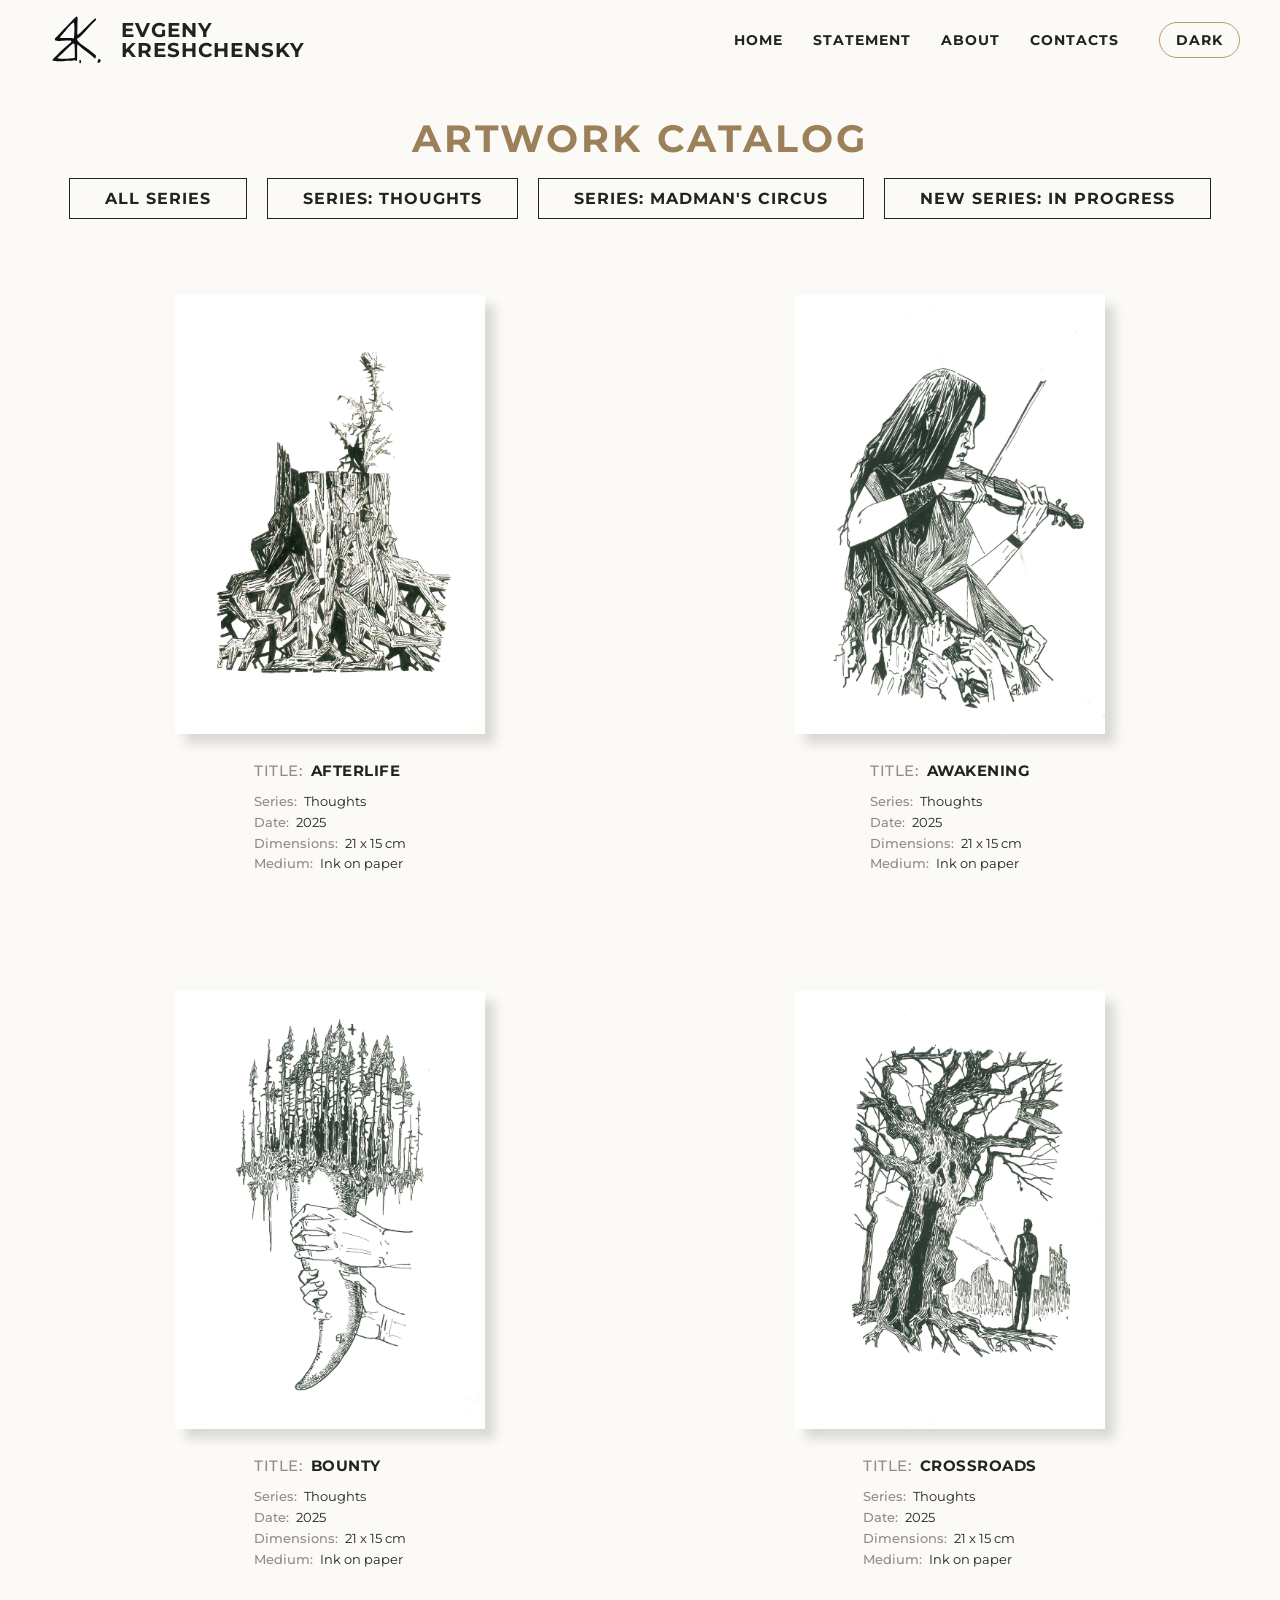
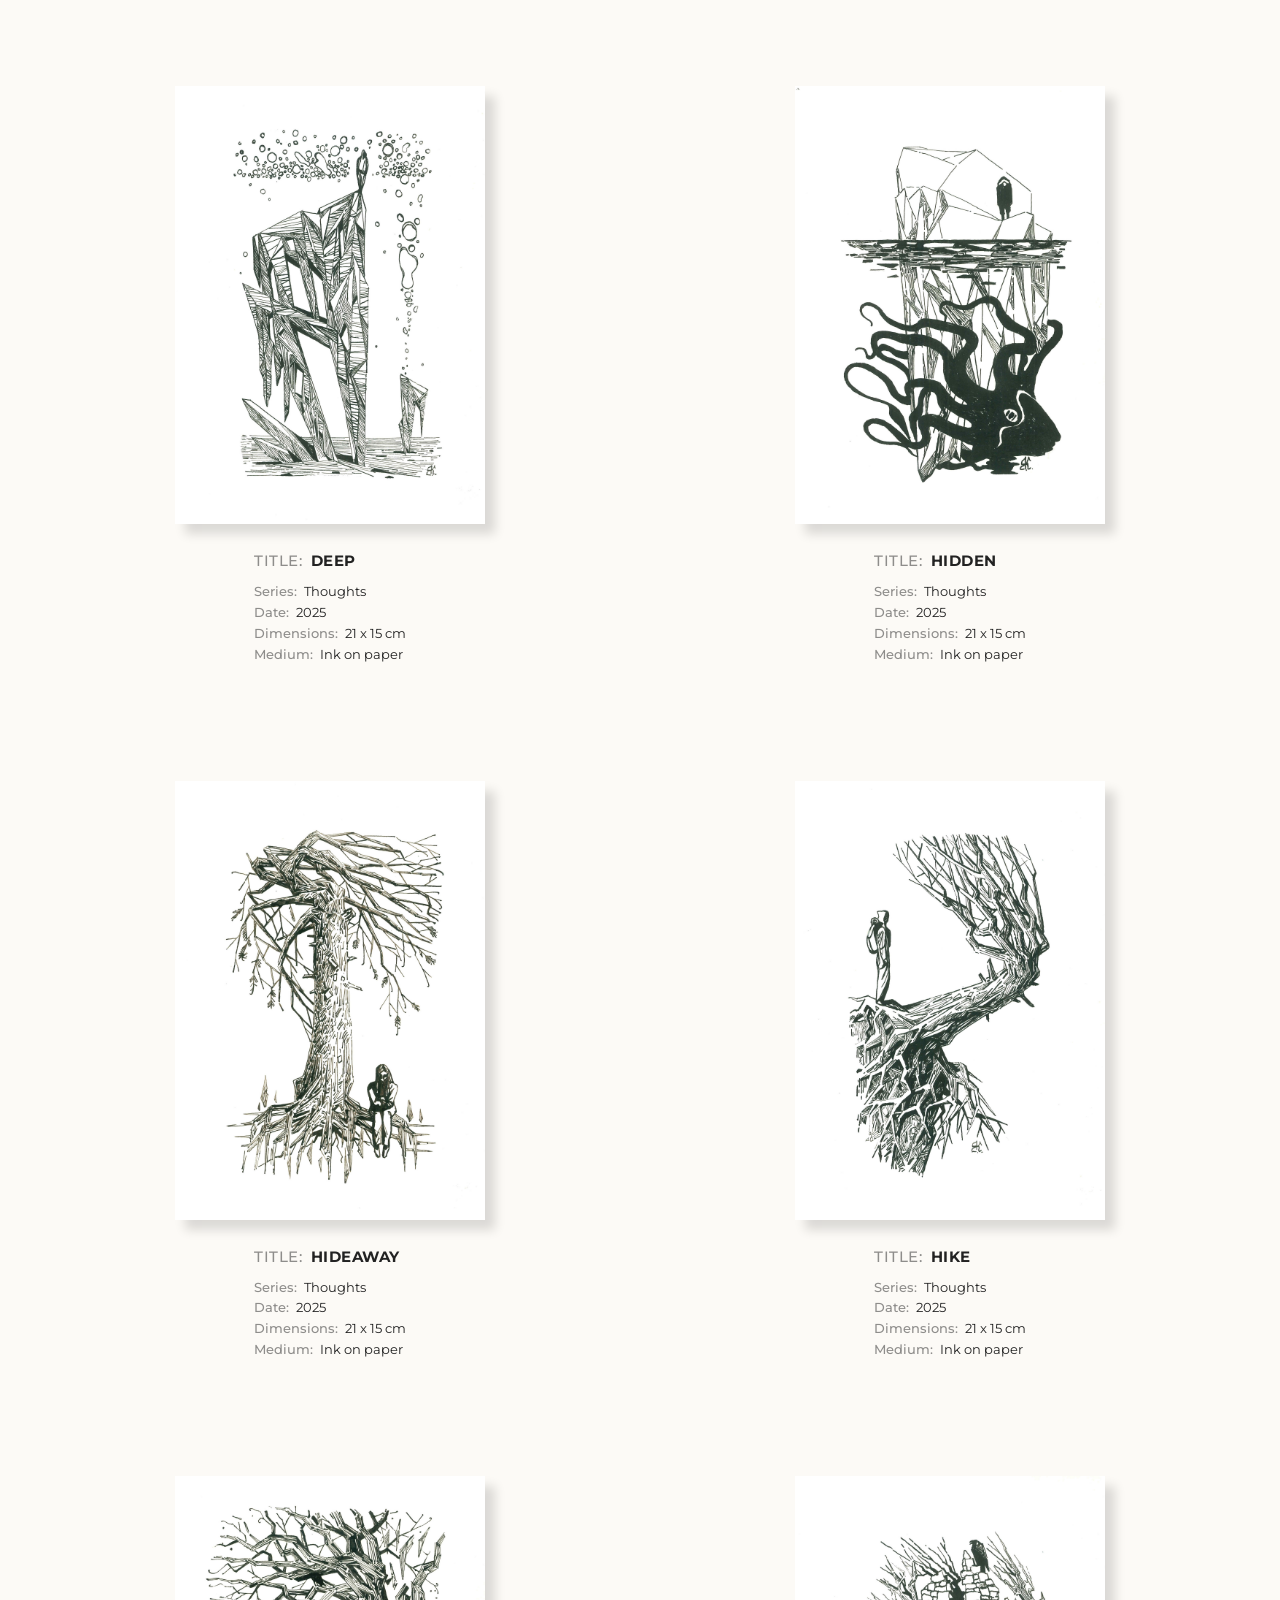
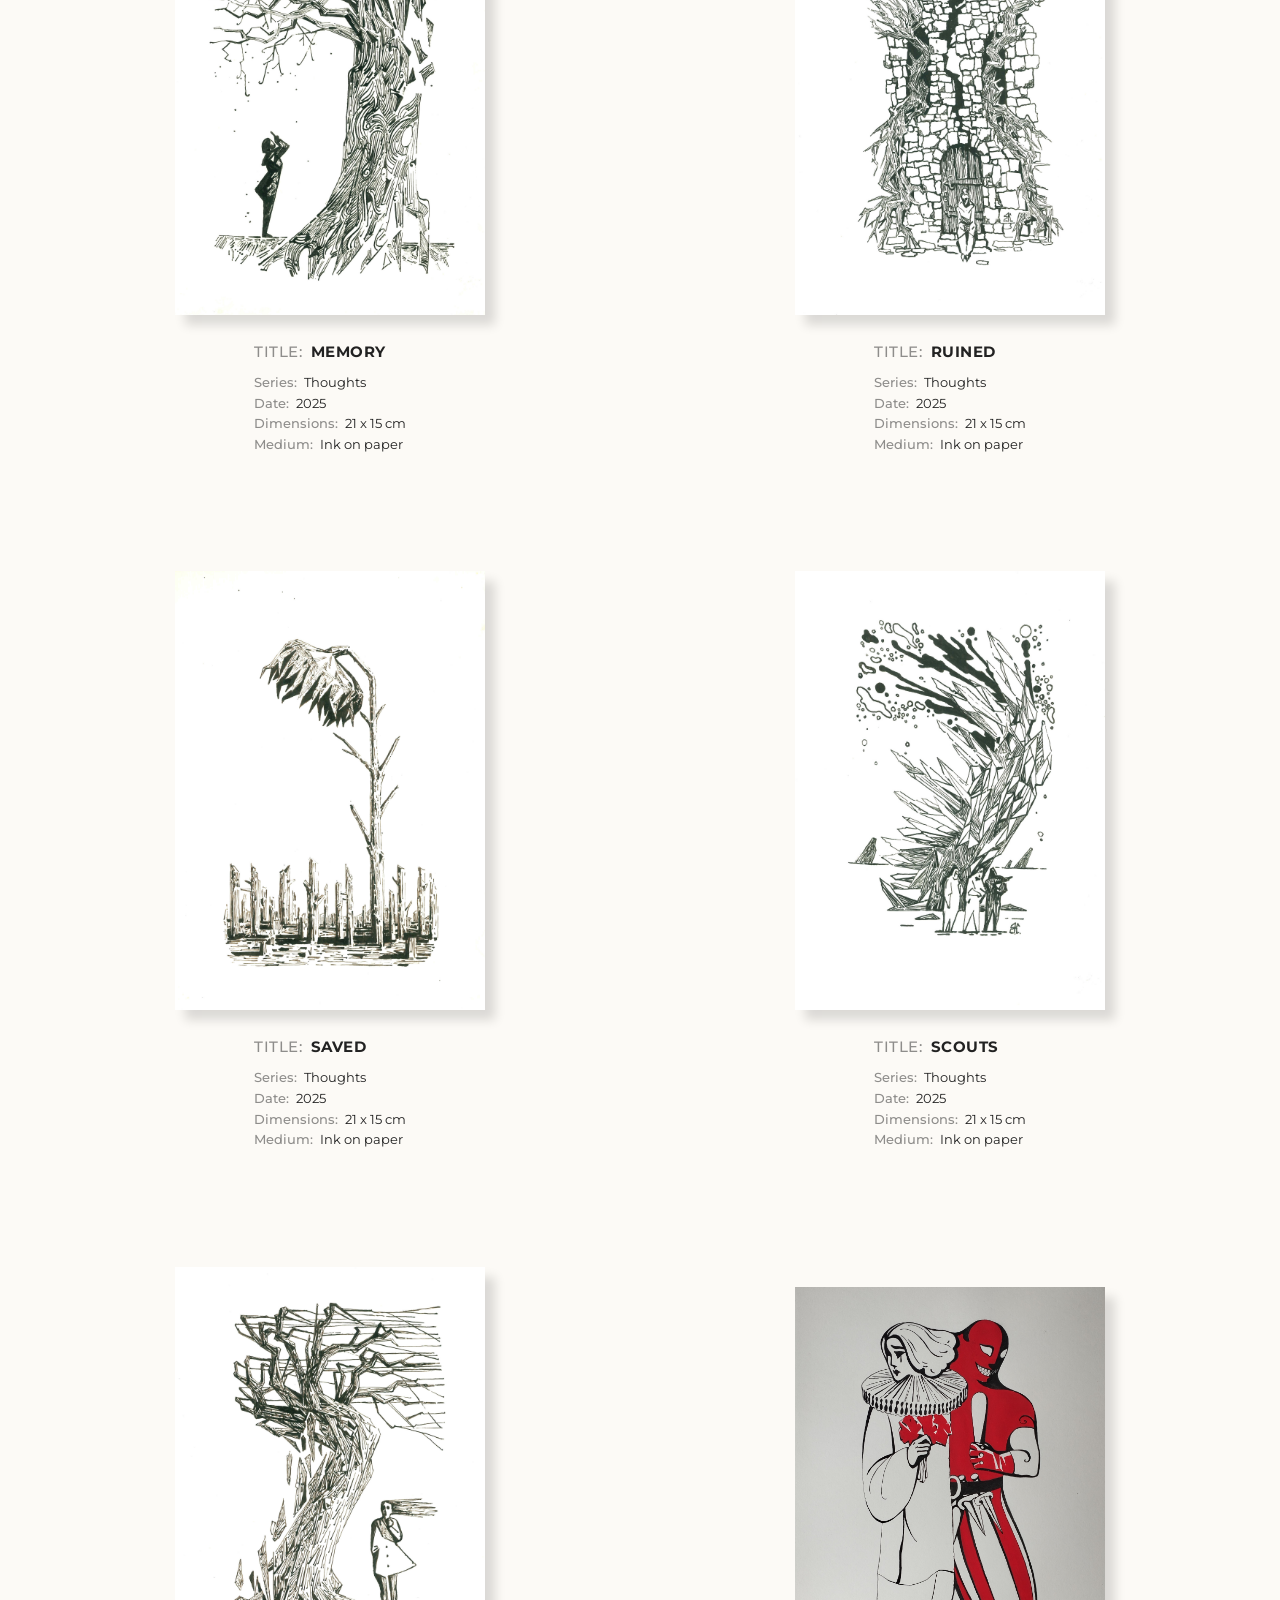
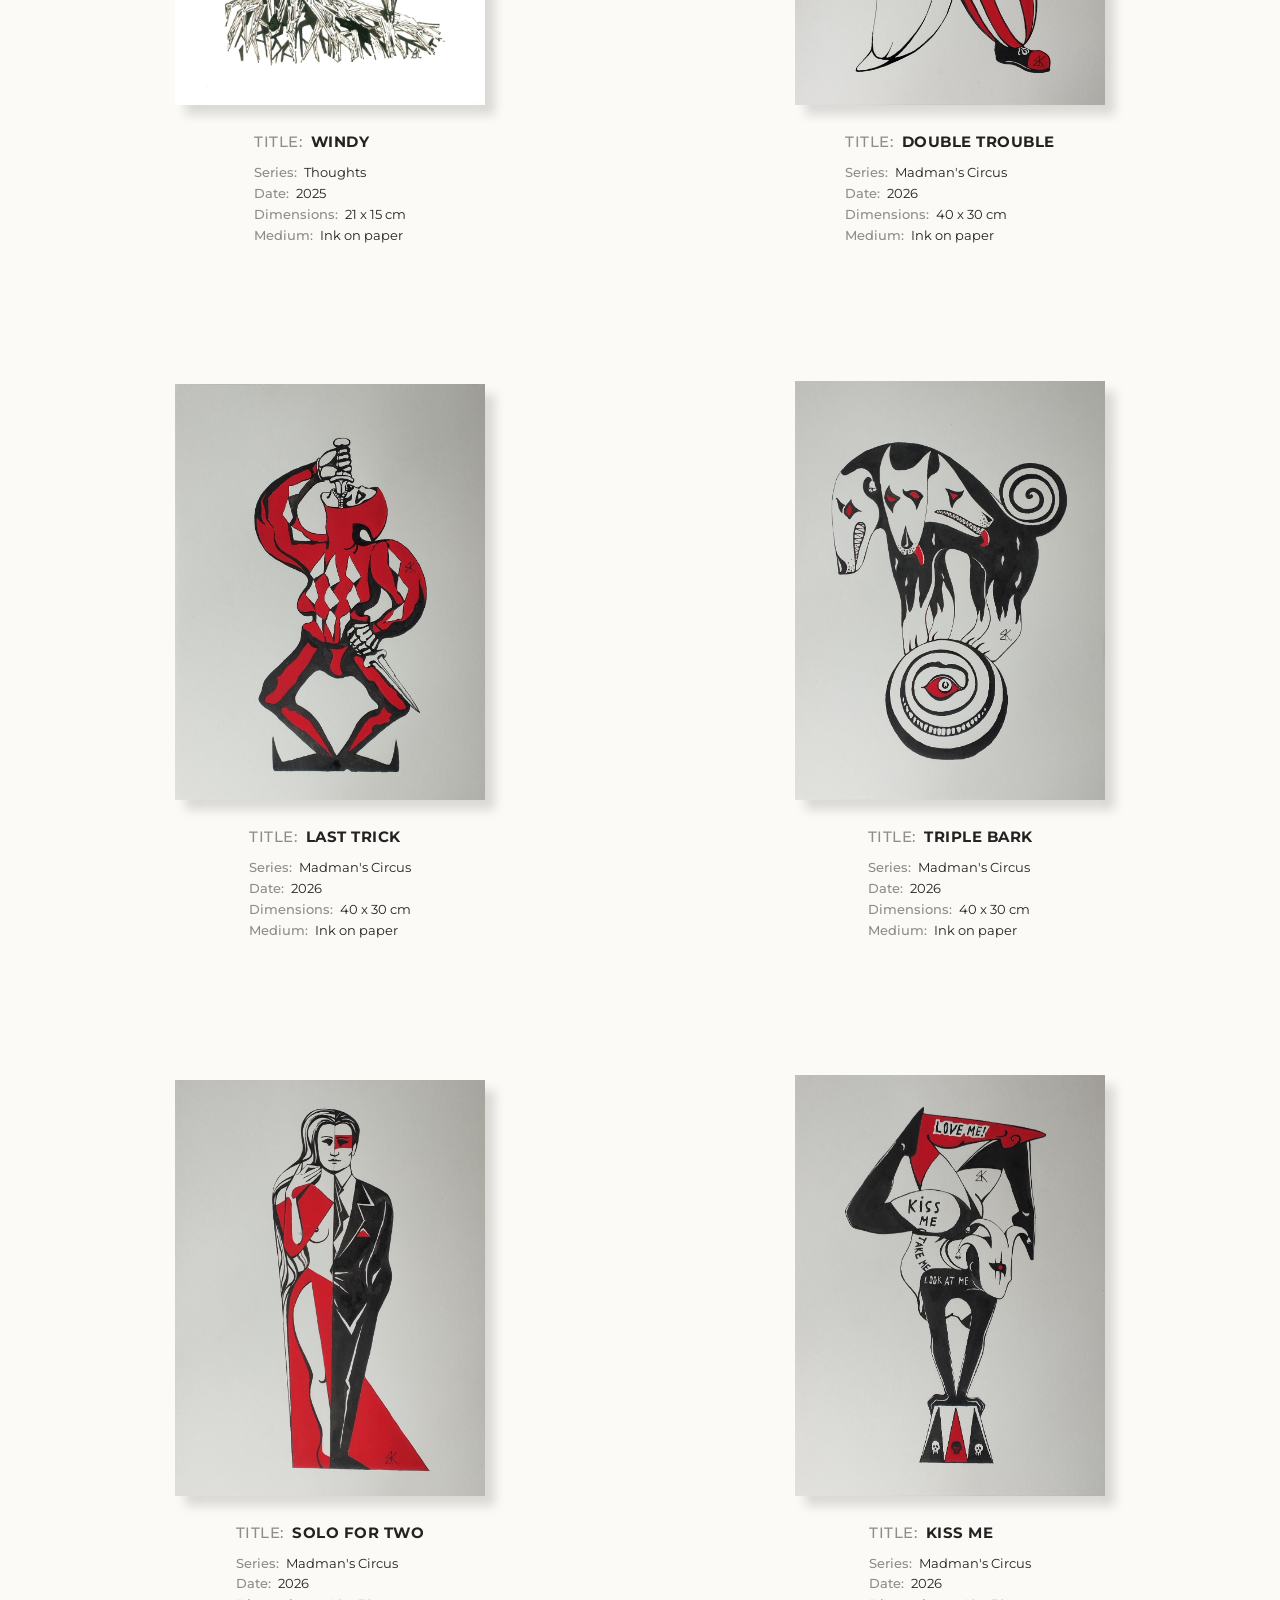
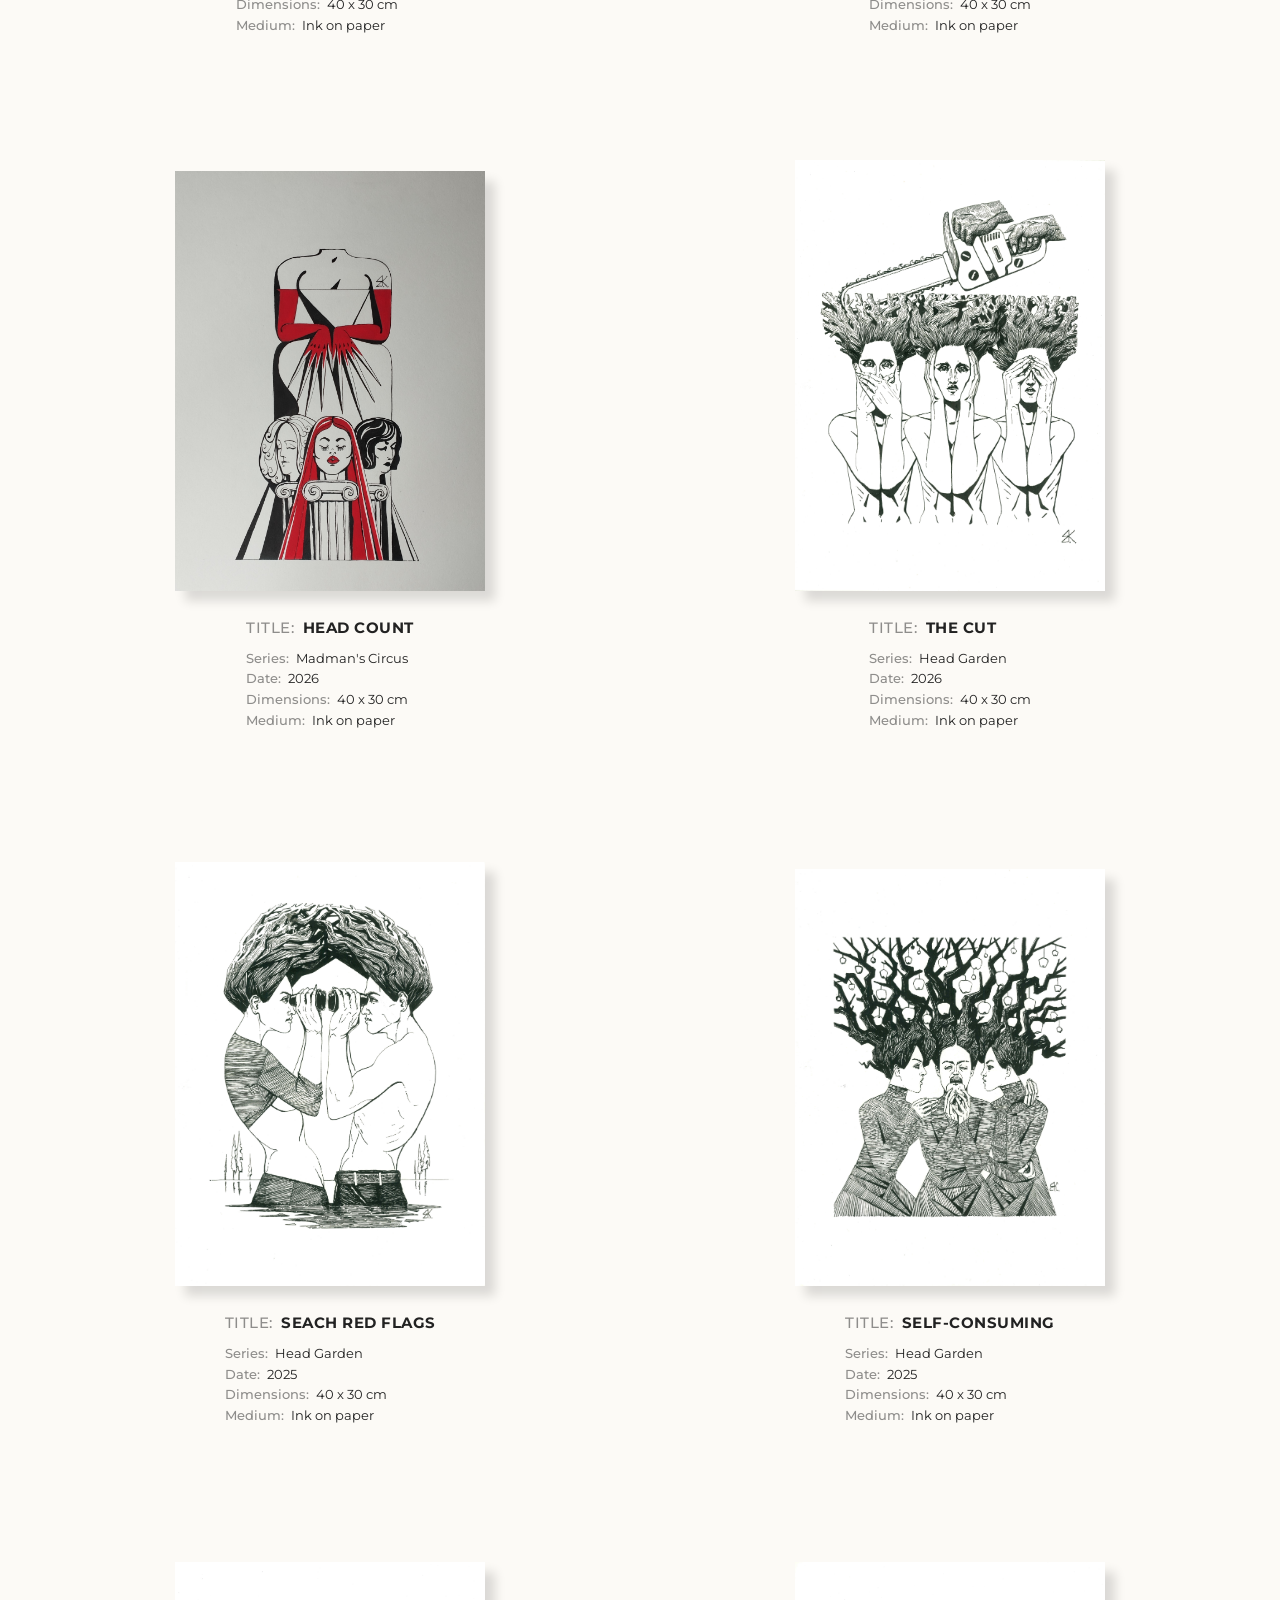
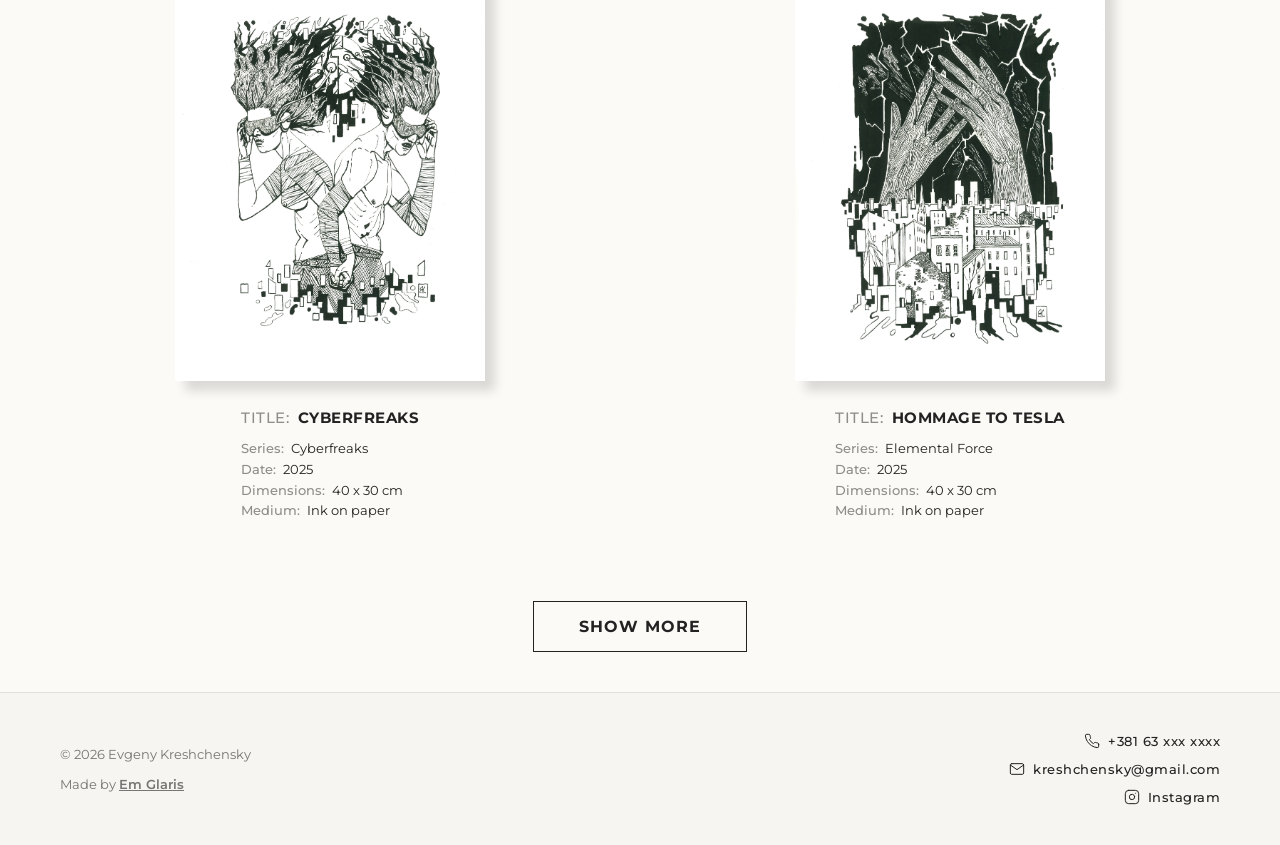
==== catalog.html @ cd788a87 "feat: add images" ====
<!DOCTYPE html>
<html lang="en">

<head>
    <meta charset="UTF-8">
    <meta name="viewport" content="width=device-width, initial-scale=1.0">
    <title>Catalog — Drawings of Kreshchensky</title>
    <link rel="stylesheet" href="css/reset.css">
    <link rel="stylesheet" href="css/style.css">
    <link rel="icon" href="https://fav.farm/%F0%9F%96%8B">
    <script src="js/theme.js" defer></script>
</head>

<body>
    <div class="wrapper">
        <header class="header">
            <div class="header__wrapper">
                <div class="logo">
                    <a href="index.html" class="logo__link"><img class="logo__img" src="img/logo.svg"
                            alt="Logo Artist's Signature"><span class="logo__text">Evgeny<br>Kreshchensky</span></a>
                </div>
                <div class="header__actions">
                    <nav class="nav">
                        <ul class="nav__list">
                            <li class="nav__item"><a href="index.html" class="nav__link">Home</a></li>
                            <li class="nav__item"><a href="index.html#statement" class="nav__link">Statement</a></li>
                            <li class="nav__item"><a href="index.html#about" class="nav__link">About</a></li>
                            <li class="nav__item"><a href="index.html#contacts" class="nav__link">Contacts</a></li>
                        </ul>
                    </nav>
                    <button type="button" class="theme-toggle">
                        <span class="theme-toggle__text">Dark</span>
                    </button>
                    <button type="button" class="burger">
                        <span class="burger__line"></span>
                        <span class="burger__line"></span>
                        <span class="burger__line"></span>
                    </button>
                </div>
            </div>
        </header>
        <main class="main">
            <section class="catalog">
                <div class="catalog__container">
                    <h1 class="catalog__title">Artwork Catalog</h1>
                    <div class="catalog__filter filter">
                        <button type="button" class="filter__btn">All series</button>
                        <button type="button" class="filter__btn filter__btn--active">Series: Thoughts</button>
                        <button type="button" class="filter__btn">Series: Madman's Circus</button>
                        <button type="button" class="filter__btn">New Series: In Progress</button>
                    </div>
                    <div class="catalog__grid">
                        <article class="card">
                            <div class="card__image-wrapper"><img src="img/thoughts-afterlife.jpg" alt=""
                                    class="card__image"></div>
                            <div class="card__content">
                                <h2 class="card__title"><span class="card__label">Title:</span> Afterlife</h2>
                                <p class="card__series"><span class="card__label">Series:</span> Thoughts</p>
                                <p class="card__date"><span class="card__label">Date:</span> 2025</p>
                                <p class="card__dimensions"><span class="card__label">Dimensions:</span> 21 x 15 cm</p>
                                <p class="card__medium"><span class="card__label">Medium:</span> Ink on paper</p>
                            </div>
                        </article>
                        <article class="card">
                            <div class="card__image-wrapper"><img src="img/thoughts-awakening.jpg" alt=""
                                    class="card__image"></div>
                            <div class="card__content">
                                <h2 class="card__title"><span class="card__label">Title:</span> Awakening</h2>
                                <p class="card__series"><span class="card__label">Series:</span> Thoughts</p>
                                <p class="card__date"><span class="card__label">Date:</span> 2025</p>
                                <p class="card__dimensions"><span class="card__label">Dimensions:</span> 21 x 15 cm</p>
                                <p class="card__medium"><span class="card__label">Medium:</span> Ink on paper</p>
                            </div>
                        </article>
                        <article class="card">
                            <div class="card__image-wrapper"><img src="img/thoughts-bounty.jpg" alt=""
                                    class="card__image"></div>
                            <div class="card__content">
                                <h2 class="card__title"><span class="card__label">Title:</span> Bounty</h2>
                                <p class="card__series"><span class="card__label">Series:</span> Thoughts</p>
                                <p class="card__date"><span class="card__label">Date:</span> 2025</p>
                                <p class="card__dimensions"><span class="card__label">Dimensions:</span> 21 x 15 cm</p>
                                <p class="card__medium"><span class="card__label">Medium:</span> Ink on paper</p>
                            </div>
                        </article>
                        <article class="card">
                            <div class="card__image-wrapper"><img src="img/thoughts-crossroads.jpg" alt=""
                                    class="card__image"></div>
                            <div class="card__content">
                                <h2 class="card__title"><span class="card__label">Title:</span> Crossroads</h2>
                                <p class="card__series"><span class="card__label">Series:</span> Thoughts</p>
                                <p class="card__date"><span class="card__label">Date:</span> 2025</p>
                                <p class="card__dimensions"><span class="card__label">Dimensions:</span> 21 x 15 cm</p>
                                <p class="card__medium"><span class="card__label">Medium:</span> Ink on paper</p>
                            </div>
                        </article>
                        <article class="card">
                            <div class="card__image-wrapper"><img src="img/thoughts-deep.jpg" alt=""
                                    class="card__image"></div>
                            <div class="card__content">
                                <h2 class="card__title"><span class="card__label">Title:</span> Deep</h2>
                                <p class="card__series"><span class="card__label">Series:</span> Thoughts</p>
                                <p class="card__date"><span class="card__label">Date:</span> 2025</p>
                                <p class="card__dimensions"><span class="card__label">Dimensions:</span> 21 x 15 cm</p>
                                <p class="card__medium"><span class="card__label">Medium:</span> Ink on paper</p>
                            </div>
                        </article>
                        <article class="card">
                            <div class="card__image-wrapper"><img src="img/thoughts-hidden.jpg" alt=""
                                    class="card__image"></div>
                            <div class="card__content">
                                <h2 class="card__title"><span class="card__label">Title:</span> Hidden</h2>
                                <p class="card__series"><span class="card__label">Series:</span> Thoughts</p>
                                <p class="card__date"><span class="card__label">Date:</span> 2025</p>
                                <p class="card__dimensions"><span class="card__label">Dimensions:</span> 21 x 15 cm</p>
                                <p class="card__medium"><span class="card__label">Medium:</span> Ink on paper</p>
                            </div>
                        </article>
                        <article class="card">
                            <div class="card__image-wrapper"><img src="img/thoughts-hideaway.jpg" alt=""
                                    class="card__image"></div>
                            <div class="card__content">
                                <h2 class="card__title"><span class="card__label">Title:</span> Hideaway</h2>
                                <p class="card__series"><span class="card__label">Series:</span> Thoughts</p>
                                <p class="card__date"><span class="card__label">Date:</span> 2025</p>
                                <p class="card__dimensions"><span class="card__label">Dimensions:</span> 21 x 15 cm</p>
                                <p class="card__medium"><span class="card__label">Medium:</span> Ink on paper</p>
                            </div>
                        </article>
                        <article class="card">
                            <div class="card__image-wrapper"><img src="img/thoughts-hike.jpg" alt=""
                                    class="card__image"></div>
                            <div class="card__content">
                                <h2 class="card__title"><span class="card__label">Title:</span> Hike</h2>
                                <p class="card__series"><span class="card__label">Series:</span> Thoughts</p>
                                <p class="card__date"><span class="card__label">Date:</span> 2025</p>
                                <p class="card__dimensions"><span class="card__label">Dimensions:</span> 21 x 15 cm</p>
                                <p class="card__medium"><span class="card__label">Medium:</span> Ink on paper</p>
                            </div>
                        </article>
                        <article class="card">
                            <div class="card__image-wrapper"><img src="img/thoughts-memory.jpg" alt=""
                                    class="card__image"></div>
                            <div class="card__content">
                                <h2 class="card__title"><span class="card__label">Title:</span> Memory</h2>
                                <p class="card__series"><span class="card__label">Series:</span> Thoughts</p>
                                <p class="card__date"><span class="card__label">Date:</span> 2025</p>
                                <p class="card__dimensions"><span class="card__label">Dimensions:</span> 21 x 15 cm</p>
                                <p class="card__medium"><span class="card__label">Medium:</span> Ink on paper</p>
                            </div>
                        </article>
                        <article class="card">
                            <div class="card__image-wrapper"><img src="img/thoughts-ruined.jpg" alt=""
                                    class="card__image"></div>
                            <div class="card__content">
                                <h2 class="card__title"><span class="card__label">Title:</span> Ruined</h2>
                                <p class="card__series"><span class="card__label">Series:</span> Thoughts</p>
                                <p class="card__date"><span class="card__label">Date:</span> 2025</p>
                                <p class="card__dimensions"><span class="card__label">Dimensions:</span> 21 x 15 cm</p>
                                <p class="card__medium"><span class="card__label">Medium:</span> Ink on paper</p>
                            </div>
                        </article>
                        <article class="card">
                            <div class="card__image-wrapper"><img src="img/thoughts-saved.jpg" alt=""
                                    class="card__image"></div>
                            <div class="card__content">
                                <h2 class="card__title"><span class="card__label">Title:</span> Saved</h2>
                                <p class="card__series"><span class="card__label">Series:</span> Thoughts</p>
                                <p class="card__date"><span class="card__label">Date:</span> 2025</p>
                                <p class="card__dimensions"><span class="card__label">Dimensions:</span> 21 x 15 cm</p>
                                <p class="card__medium"><span class="card__label">Medium:</span> Ink on paper</p>
                            </div>
                        </article>
                        <article class="card">
                            <div class="card__image-wrapper"><img src="img/thoughts-scouts.jpg" alt=""
                                    class="card__image"></div>
                            <div class="card__content">
                                <h2 class="card__title"><span class="card__label">Title:</span> Scouts</h2>
                                <p class="card__series"><span class="card__label">Series:</span> Thoughts</p>
                                <p class="card__date"><span class="card__label">Date:</span> 2025</p>
                                <p class="card__dimensions"><span class="card__label">Dimensions:</span> 21 x 15 cm</p>
                                <p class="card__medium"><span class="card__label">Medium:</span> Ink on paper</p>
                            </div>
                        </article>
                        <article class="card">
                            <div class="card__image-wrapper"><img src="img/thoughts-windy.jpg" alt=""
                                    class="card__image"></div>
                            <div class="card__content">
                                <h2 class="card__title"><span class="card__label">Title:</span> Windy</h2>
                                <p class="card__series"><span class="card__label">Series:</span> Thoughts</p>
                                <p class="card__date"><span class="card__label">Date:</span> 2025</p>
                                <p class="card__dimensions"><span class="card__label">Dimensions:</span> 21 x 15 cm</p>
                                <p class="card__medium"><span class="card__label">Medium:</span> Ink on paper</p>
                            </div>
                        </article>
                        <article class="card">
                            <div class="card__image-wrapper"><img src="img/madman's-circus-double-trouble.jpg" alt=""
                                    class="card__image"></div>
                            <div class="card__content">
                                <h2 class="card__title"><span class="card__label">Title:</span> Double Trouble</h2>
                                <p class="card__series"><span class="card__label">Series:</span> Madman's Circus</p>
                                <p class="card__date"><span class="card__label">Date:</span> 2026</p>
                                <p class="card__dimensions"><span class="card__label">Dimensions:</span> 40 x 30 cm</p>
                                <p class="card__medium"><span class="card__label">Medium:</span> Ink on paper</p>
                            </div>
                        </article>
                        <article class="card">
                            <div class="card__image-wrapper"><img src="img/madman's-circus-last-trick.jpg" alt=""
                                    class="card__image"></div>
                            <div class="card__content">
                                <h2 class="card__title"><span class="card__label">Title:</span> Last Trick</h2>
                                <p class="card__series"><span class="card__label">Series:</span> Madman's Circus</p>
                                <p class="card__date"><span class="card__label">Date:</span> 2026</p>
                                <p class="card__dimensions"><span class="card__label">Dimensions:</span> 40 x 30 cm</p>
                                <p class="card__medium"><span class="card__label">Medium:</span> Ink on paper</p>
                            </div>
                        </article>
                        <article class="card">
                            <div class="card__image-wrapper"><img src="img/madman's-circus-triple-bark.jpg" alt=""
                                    class="card__image"></div>
                            <div class="card__content">
                                <h2 class="card__title"><span class="card__label">Title:</span> Triple Bark</h2>
                                <p class="card__series"><span class="card__label">Series:</span> Madman's Circus</p>
                                <p class="card__date"><span class="card__label">Date:</span> 2026</p>
                                <p class="card__dimensions"><span class="card__label">Dimensions:</span> 40 x 30 cm</p>
                                <p class="card__medium"><span class="card__label">Medium:</span> Ink on paper</p>
                            </div>
                        </article>
                        <article class="card">
                            <div class="card__image-wrapper"><img src="img/madman's-circus-solo-for-two.jpg" alt=""
                                    class="card__image"></div>
                            <div class="card__content">
                                <h2 class="card__title"><span class="card__label">Title:</span> Solo for Two</h2>
                                <p class="card__series"><span class="card__label">Series:</span> Madman's Circus</p>
                                <p class="card__date"><span class="card__label">Date:</span> 2026</p>
                                <p class="card__dimensions"><span class="card__label">Dimensions:</span> 40 x 30 cm</p>
                                <p class="card__medium"><span class="card__label">Medium:</span> Ink on paper</p>
                            </div>
                        </article>
                        <article class="card">
                            <div class="card__image-wrapper"><img src="img/madman's-circus-kiss-me.jpg" alt=""
                                    class="card__image"></div>
                            <div class="card__content">
                                <h2 class="card__title"><span class="card__label">Title:</span> Kiss Me</h2>
                                <p class="card__series"><span class="card__label">Series:</span> Madman's Circus</p>
                                <p class="card__date"><span class="card__label">Date:</span> 2026</p>
                                <p class="card__dimensions"><span class="card__label">Dimensions:</span> 40 x 30 cm</p>
                                <p class="card__medium"><span class="card__label">Medium:</span> Ink on paper</p>
                            </div>
                        </article>
                        <article class="card">
                            <div class="card__image-wrapper"><img src="img/madman's-circus-head-count.jpg" alt=""
                                    class="card__image"></div>
                            <div class="card__content">
                                <h2 class="card__title"><span class="card__label">Title:</span> Head Count</h2>
                                <p class="card__series"><span class="card__label">Series:</span> Madman's Circus</p>
                                <p class="card__date"><span class="card__label">Date:</span> 2026</p>
                                <p class="card__dimensions"><span class="card__label">Dimensions:</span> 40 x 30 cm</p>
                                <p class="card__medium"><span class="card__label">Medium:</span> Ink on paper</p>
                            </div>
                        </article>
                        <article class="card">
                            <div class="card__image-wrapper"><img src="img/head-garden-the-cut.jpg" alt=""
                                    class="card__image"></div>
                            <div class="card__content">
                                <h2 class="card__title"><span class="card__label">Title:</span> The Cut</h2>
                                <p class="card__series"><span class="card__label">Series:</span> Head Garden</p>
                                <p class="card__date"><span class="card__label">Date:</span> 2026</p>
                                <p class="card__dimensions"><span class="card__label">Dimensions:</span> 40 x 30 cm</p>
                                <p class="card__medium"><span class="card__label">Medium:</span> Ink on paper</p>
                            </div>
                        </article>
                        <article class="card">
                            <div class="card__image-wrapper"><img src="img/head-garden-seach-red-flags.jpg" alt=""
                                    class="card__image"></div>
                            <div class="card__content">
                                <h2 class="card__title"><span class="card__label">Title:</span> Seach Red Flags</h2>
                                <p class="card__series"><span class="card__label">Series:</span> Head Garden</p>
                                <p class="card__date"><span class="card__label">Date:</span> 2025</p>
                                <p class="card__dimensions"><span class="card__label">Dimensions:</span> 40 x 30 cm</p>
                                <p class="card__medium"><span class="card__label">Medium:</span> Ink on paper</p>
                            </div>
                        </article>
                        <article class="card">
                            <div class="card__image-wrapper"><img src="img/head-garden-self-consuming.jpg" alt=""
                                    class="card__image"></div>
                            <div class="card__content">
                                <h2 class="card__title"><span class="card__label">Title:</span> Self-consuming</h2>
                                <p class="card__series"><span class="card__label">Series:</span> Head Garden</p>
                                <p class="card__date"><span class="card__label">Date:</span> 2025</p>
                                <p class="card__dimensions"><span class="card__label">Dimensions:</span> 40 x 30 cm</p>
                                <p class="card__medium"><span class="card__label">Medium:</span> Ink on paper</p>
                            </div>
                        </article>
                        <article class="card">
                            <div class="card__image-wrapper"><img src="img/cyberfreaks.jpg" alt="" class="card__image">
                            </div>
                            <div class="card__content">
                                <h2 class="card__title"><span class="card__label">Title:</span> Cyberfreaks</h2>
                                <p class="card__series"><span class="card__label">Series:</span> Cyberfreaks</p>
                                <p class="card__date"><span class="card__label">Date:</span> 2025</p>
                                <p class="card__dimensions"><span class="card__label">Dimensions:</span> 40 x 30 cm</p>
                                <p class="card__medium"><span class="card__label">Medium:</span> Ink on paper</p>
                            </div>
                        </article>
                        <article class="card">
                            <div class="card__image-wrapper"><img src="img/elemental-force.jpg" alt=""
                                    class="card__image"></div>
                            <div class="card__content">
                                <h2 class="card__title"><span class="card__label">Title:</span> Hommage to Tesla</h2>
                                <p class="card__series"><span class="card__label">Series:</span> Elemental Force</p>
                                <p class="card__date"><span class="card__label">Date:</span> 2025</p>
                                <p class="card__dimensions"><span class="card__label">Dimensions:</span> 40 x 30 cm</p>
                                <p class="card__medium"><span class="card__label">Medium:</span> Ink on paper</p>
                            </div>
                        </article>
                    </div>
                    <button type="button" class="catalog__more-btn">Show More</button>
                </div>

            </section>
        </main>
        <footer class="footer">
            <div class="footer__container">
                <div class="footer__block footer__block--left">
                    <p class="footer__text">&copy; 2026 Evgeny Kreshchensky</p>
                    <p class="footer__text">Made by <a href="https://github.com/glaris" class="footer__dev-link"
                            target="_blank" rel="noopener noreferrer">Em Glaris</a></p>
                </div>

                <div class="footer__block footer__block--right">
                    <a href="tel:+381631234567" class="footer__link">
                        <svg class="footer__icon" viewBox="0 0 24 24" fill="none" stroke="currentColor"
                            stroke-width="1.5" stroke-linecap="round" stroke-linejoin="round">
                            <path
                                d="M22 16.92v3a2 2 0 0 1-2.18 2 19.79 19.79 0 0 1-8.63-3.07 19.5 19.5 0 0 1-6-6 19.79 19.79 0 0 1-3.07-8.67A2 2 0 0 1 4.11 2h3a2 2 0 0 1 2 1.72 12.84 12.84 0 0 0 .7 2.81 2 2 0 0 1-.45 2.11L8.09 9.91a16 16 0 0 0 6 6l1.27-1.27a2 2 0 0 1 2.11-.45 12.84 12.84 0 0 0 2.81.7A2 2 0 0 1 22 16.92z" />
                        </svg>
                        +381 63 xxx xxxx
                    </a>
                    <a href="mailto:kreshchensky@gmail.com" class="footer__link">
                        <svg class="footer__icon" viewBox="0 0 24 24" fill="none" stroke="currentColor"
                            stroke-width="1.5" stroke-linecap="round" stroke-linejoin="round">
                            <path d="M4 4h16c1.1 0 2 .9 2 2v12c0 1.1-.9 2-2 2H4c-1.1 0-2-.9-2-2V6c0-1.1.9-2 2-2z" />
                            <polyline points="22,6 12,13 2,6" />
                        </svg>
                        kreshchensky@gmail.com
                    </a>
                    <a href="https://www.instagram.com/kreshchensky/" class="footer__link" target="_blank"
                        rel="noopener noreferrer">
                        <svg class="footer__icon" viewBox="0 0 24 24" fill="none" stroke="currentColor"
                            stroke-width="1.5" stroke-linecap="round" stroke-linejoin="round">
                            <rect x="2" y="2" width="20" height="20" rx="5" ry="5" />
                            <path d="M16 11.37A4 4 0 1 1 12.63 8 4 4 0 0 1 16 11.37z" />
                            <line x1="17.5" y1="6.5" x2="17.51" y2="6.5" />
                        </svg>
                        Instagram
                    </a>
                </div>
            </div>
        </footer>
    </div>
</body>

</html>
---- css/style.css ----
@import url('https://fonts.googleapis.com/css2?family=Montserrat:ital,wght@0,100..900;1,100..900&display=swap');

:root {
    --main-bg: #fcfaf6;
    --main-text: #222222;
    --main-title: #9c8059;
    --accent-bronze: #b89c72;
    --accent-hover: #9c8059;
    --bg-paper: url('../img/hero-bg-light.jpg') no-repeat center / cover;
    --card-shadow: rgba(0, 0, 0, 0.2);
    --header-h: 100px;
}

body.dark-theme {
    --main-bg: #1a1a1a;
    --main-text: #f5f5f5;
    --accent-hover: #d4bc98;
    --bg-paper: url('../img/hero-bg-dark.jpg') no-repeat center / cover;
    --card-shadow: rgba(0, 0, 0, 0.6);
}

body.dark-theme .card__image {
    transition: box-shadow 0.3s ease;
}

body.dark-theme .logo__img {
    filter: invert(1);
}


body {
    font-family: 'Montserrat', sans-serif;
    background-color: var(--main-bg);
    color: var(--main-text);
}

.wrapper {
    display: flex;
    flex-direction: column;
    min-height: 100%;
    overflow: hidden;
}

.main {
    flex: 1 1 auto;
}

.statement,
.about,
.contacts {
    scroll-margin-top: var(--header-h);
}

/* === HEADER === */

.header {
    position: fixed;
    left: 0;
    top: 0;
    width: 100%;
    z-index: 100;
    background-color: var(--main-bg);
}

.header__wrapper {
    display: flex;
    justify-content: space-between;
    align-items: center;
    padding: 10px 40px;
}


.header__actions {
    display: flex;
    align-items: center;
    gap: 40px;
}

.logo__img {
    height: 60px;
    width: auto;
    display: block;
}

.logo__link {
    display: flex;
    align-items: center;
    gap: 15px;
    color: inherit;
}

.logo__text {
    font-size: 20px;
    font-weight: 700;
    text-transform: uppercase;
    letter-spacing: 1px;
}

.nav__list {
    display: flex;
    align-items: center;
    gap: 30px;
}

.nav__link {
    font-size: 14px;
    font-weight: 700;
    text-transform: uppercase;
    letter-spacing: 1px;
    transition: color 0.3s ease;
}

.nav__link:hover {
    color: var(--accent-hover);
    text-decoration: underline;
}

.theme-toggle {
    font-size: 14px;
    font-weight: 700;
    text-transform: uppercase;
    letter-spacing: 1px;
    padding: 8px 16px;
    border: 1px solid var(--accent-bronze);
    border-radius: 50px;
    transition: all 0.3s ease;
}

.theme-toggle:hover {
    background-color: var(--accent-bronze);
    color: var(--main-bg);
}

.burger {
    display: none;
}

.burger__line {
    display: block;
    width: 100%;
    height: 2px;
    background-color: var(--main-text);
}


/* === FOOTER === */

.footer {
    padding: 40px 0;
    background-color: rgba(0, 0, 0, 0.02);
    border-top: 1px solid rgba(34, 34, 34, 0.1);
}

.footer__container {
    max-width: 1200px;
    width: 100%;
    margin: 0 auto;
    padding: 0 20px;
    display: flex;
    justify-content: space-between;
    align-items: center;
}

.footer__block {
    display: flex;
    flex-direction: column;
    gap: 12px;
}

.footer__block--left {
    align-items: flex-start;
}

.footer__block--right {
    align-items: flex-end;
}

.footer__text {
    font-size: 13px;
    line-height: 1.4;
    color: var(--main-text);
    opacity: 0.6;
}

.footer__dev-link {
    color: inherit;
    text-decoration: underline;
    font-weight: 600;
    transition: color 0.3s ease;
}

.footer__dev-link:hover {
    color: var(--accent-hover);
}

.footer__link {
    font-size: 13px;
    font-weight: 500;
    letter-spacing: 0.5px;
    color: var(--main-text);
    display: flex;
    align-items: center;
    gap: 8px;
    position: relative;
    transition: color 0.3s ease;
}

.footer__link:hover {
    color: var(--accent-hover);
}

.footer__link::after {
    content: '';
    position: absolute;
    bottom: -2px;
    right: 0;
    width: 0;
    height: 1px;
    background-color: var(--accent-hover);
    transition: width 0.3s ease;
}

.footer__link:hover::after {
    width: calc(100% - 24px);
    left: 24px;
}

.footer__icon {
    width: 16px;
    height: 16px;
    transition: stroke 0.3s ease;
}


/* === MAIN PAGE === */

/* === hero === */

.hero {
    min-height: 100vh;
    min-height: 100svh;
    display: flex;
    flex-direction: column;
    align-items: center;
    justify-content: center;
    text-align: center;
    padding: 80px 20px 40px;
    background: var(--bg-paper);
}

.hero__title {
    font-size: 54px;
    font-weight: 700;
    text-transform: uppercase;
    color: var(--main-title);
    letter-spacing: 2px;
    margin-bottom: 40px;
}

.hero__subtitle {
    font-size: 20px;
    font-weight: 400;
    letter-spacing: 1px;
    margin-bottom: 50px;
}

.hero__link {
    font-size: 16px;
    font-weight: 700;
    text-transform: uppercase;
    letter-spacing: 1px;
    padding: 15px 35px;
    border: 1px solid var(--main-text);
    transition: all 0.3s ease;
}

.hero__link:hover {
    background-color: var(--main-text);
    color: var(--main-bg);
}

/* === slider === */

.slider {
    padding: 60px 20px 100px;
    background-color: var(--main-bg);
}

.slider__container {
    max-width: 1200px;
    margin: 0 auto;
    display: flex;
    align-items: center;
    justify-content: space-between;
    gap: 40px;
}

.slider__arrow {
    font-size: 14px;
    font-weight: 700;
    text-transform: uppercase;
    letter-spacing: 1px;
    padding: 10px 20px;
    border: 1px solid var(--main-text);
    transition: all 0.3s ease;
}

.slider__arrow:hover {
    background-color: var(--main-text);
    color: var(--main-bg);
}

.slider__track {
    flex-grow: 1;
    display: flex;
    justify-content: center;
}

.slider__slide {
    width: 100%;
    max-width: 800px;
    height: 450px;
    display: flex;
    align-items: center;
    justify-content: center;
}

.slider__image {
    height: 100%;
}

/* === statement === */

.statement {
    padding: 50px 0;
    background-color: var(--main-bg);
}

.statement__container {
    max-width: 800px;
    width: 100%;
    margin: 0 auto;
    padding: 0 20px;
}

.statement__title {
    font-size: 28px;
    font-weight: 700;
    text-transform: uppercase;
    letter-spacing: 3px;
    color: var(--accent-bronze);
    margin-bottom: 30px;
}

.statement__text {
    font-size: 18px;
    font-weight: 300;
    line-height: 1.6;
    font-style: italic;
    color: var(--main-text);
}

/* === about === */

.about {
    padding: 50px 0;
    background-color: var(--main-bg);
}

.about__container {
    max-width: 800px;
    width: 100%;
    margin: 0 auto;
    padding: 0 20px;
}

.about__title {
    font-size: 28px;
    font-weight: 700;
    text-transform: uppercase;
    letter-spacing: 3px;
    color: var(--accent-bronze);
    margin-bottom: 50px;
}

.about__content {
    display: flex;
    align-items: flex-start;
    justify-content: space-between;
    gap: 60px;
}

.about__text {
    flex: 1;
    font-size: 16px;
    line-height: 1.8;
    color: var(--main-text);
}

.about__image-wrapper {
    flex: 1;
    max-width: 500px;
    height: 400px;
    display: flex;
    align-items: center;
    justify-content: center;
}

.about__image {
    height: 100%;
}

/* === contacts === */

.contacts {
    padding: 50px 0;
    background-color: var(--main-bg);
}

.contacts__container {
    max-width: 800px;
    width: 100%;
    margin: 0 auto;
    padding: 0 20px;
}

.contacts__title {
    font-size: 28px;
    font-weight: 700;
    text-transform: uppercase;
    letter-spacing: 3px;
    color: var(--accent-bronze);
    margin-bottom: 15px;
}

.contacts__subtitle {
    font-size: 16px;
    font-weight: 400;
    color: var(--main-text);
    margin-bottom: 50px;
}

.contacts__form {
    max-width: 600px;
    width: 100%;
    display: flex;
    flex-direction: column;
    gap: 25px;
}

.contacts__input,
.contacts__textarea {
    width: 100%;
    padding: 15px 0;
    font-family: inherit;
    font-size: 14px;
    color: var(--main-text);
    background-color: transparent;
    border: none;
    border-bottom: 1px solid var(--main-text);
    outline: none;
    transition: border-color 0.3s ease;
}

.contacts__textarea {
    height: 120px;
    resize: none;
}

.contacts__input:focus,
.contacts__textarea:focus {
    border-bottom-color: var(--accent-bronze);
}

.contacts__btn {
    align-self: flex-start;
    font-size: 14px;
    font-weight: 700;
    text-transform: uppercase;
    letter-spacing: 1px;
    padding: 15px 40px;
    border: 1px solid var(--main-text);
    background-color: transparent;
    color: var(--main-text);
    cursor: pointer;
    transition: all 0.3s ease;
}

.contacts__btn:hover {
    background-color: var(--main-text);
    color: var(--main-bg);
}


/* === CATALOG 2 PAGE === */

.catalog {
    padding: 80px 0px 40px;
    /* background: var(--bg-paper) */
}

.catalog__container {
    max-width: 1400px;
    margin: 0 auto;
    padding: 0 40px;

}

.catalog__title {
    font-size: 38px;
    font-weight: 700;
    text-transform: uppercase;
    letter-spacing: 3px;
    color: var(--main-title);
    text-align: center;
    padding: 40px 0px 20px;
}

/* === catalog filter=== */

.catalog__filter {
    display: flex;
    flex-wrap: wrap;
    justify-content: center;
    text-align: center;
    gap: 20px;
    padding-bottom: 20px;
}

.filter__btn {
    font-size: 16px;
    font-weight: 700;
    text-transform: uppercase;
    letter-spacing: 1px;
    padding: 10px 35px;
    border: 1px solid var(--main-text);
    transition: all 0.3s ease;
}

.filter__btn:hover {
    background-color: var(--main-text);
    color: var(--main-bg);
}


/* === cards === */

.catalog__grid {
    display: grid;
    grid-template-columns: repeat(3, 1fr);
    gap: 20px 40px;
    justify-items: center;
}

.card {
    display: flex;
    flex-direction: column;
    align-items: center;
    min-width: 0;
}

.card__image-wrapper {
    width: auto;
    max-width: 100%;
    height: 66vh;
    max-height: 66vh;
    aspect-ratio: 17 / 24;
    box-sizing: border-box;
    padding: 20px 20px 0;
    display: flex;
    align-items: flex-end;
}

.card__image {
    max-width: 100%;
    max-height: 100%;
    object-fit: contain;
    display: block;
    box-shadow: 10px 10px 10px #00000022;
    cursor: pointer;
    transition: box-shadow 0.3s ease;
}

.card__image:hover {
    box-shadow: 10px 15px 35px rgba(0, 0, 0, 0.28);
}

body.dark-theme .card__image:hover {
    box-shadow:
        10px 15px 10px rgba(0, 0, 0, 0.6),
        10px 15px 65px #e9e0d185;

}

.card__label {
    font-weight: 500;
    opacity: 0.5;
    margin-right: 4px;
}

.card__content {
    padding: 25px 20px 20px;
    font-size: 13px;
    line-height: 1.6;
    text-align: left;
    color: var(--main-text);
}

.card__title {
    font-size: 15px;
    font-weight: 700;
    margin-bottom: 8px;
    text-transform: uppercase;
    letter-spacing: 0.5px;
    color: var(--main-text);
}

.catalog__more-btn {
    display: block;
    margin: 60px auto 0;
    font-size: 16px;
    font-weight: 700;
    text-transform: uppercase;
    letter-spacing: 1px;
    padding: 15px 45px;
    border: 1px solid var(--main-text);
    color: var(--main-text);
    background: transparent;
    transition: all 0.3s ease;
    cursor: pointer;
}

.catalog__more-btn:hover {
    background-color: var(--main-text);
    color: var(--main-bg);
}

/* ===== RESPONSIVE ===== */

/* ==== header ==== */

@media (max-width: 1024px) {
    .header__wrapper {
        padding: 10px 24px;
    }

    .header__actions {
        gap: 20px;
    }

    .nav__list {
        gap: 20px;
    }
}

@media (max-width: 860px) {
    .header__wrapper {
        padding: 10px 16px;
    }

    .header__actions {
        gap: 15px;
    }

    .logo__text {
        font-size: 14px;
    }

    .logo__img {
        height: 40px;
    }
}

@media (max-width: 768px) {
    .nav {
        display: none;
    }

    .burger {
        display: flex;
        flex-direction: column;
        justify-content: space-between;
        width: 30px;
        height: 18px;
    }
}

/* === footer ==== */

@media (max-width: 1024px) {
    .footer__container {
        padding: 0 24px;
    }
}

@media (max-width: 768px) {
    .footer__container {
        flex-direction: column;
        gap: 20px;
        text-align: center;
    }

    .footer__block--left,
    .footer__block--right {
        align-items: center;
    }
}

/* ==== main page ==== */

@media (max-width: 1024px) {
    .hero__title {
        font-size: 42px;
        margin-bottom: 30px;
    }

    .hero__subtitle {
        font-size: 18px;
        margin-bottom: 40px;
    }

    .about__content {
        flex-direction: column-reverse;
        gap: 40px;
    }

    .about__image-wrapper {
        max-width: 100%;
        height: auto;
        aspect-ratio: 17 / 24;
    }

    .about__image {
        width: 100%;
        height: 100%;
        object-fit: contain;
    }
}

@media (max-width: 768px) {
    .hero__title {
        font-size: 32px;
    }
}


/* ==== slider ==== */

@media (max-width: 1094px) {
    .slider {
        padding: 40px 10px;
    }

    .slider__container {
        flex-wrap: wrap;
        justify-content: center;
        gap: 20px;
        padding: 0 10px;
    }

    .slider__track {
        width: 100%;
        order: -1;
    }

    .slider__arrow {
        padding: 10px 20px;
        font-size: 13px;
    }
}

@media (max-width: 1024px) {
    .slider {
        padding: 40px 24px 60px;
    }

    .slider__slide {
        max-width: 100%;
        height: 380px;
    }
}

@media (max-width: 768px) {
    .slider {
        padding: 40px 10px;
    }

    .slider__slide {
        height: 350px;
    }

    .slider__arrow {
        padding: 10px 20px;
        font-size: 13px;
    }
}

@media (max-width: 720px) {
    .slider__slide {
        height: 300px;
    }
}

@media (max-width: 600px) {
    .slider__slide {
        height: 250px;
    }
}

@media (max-width: 500px) {

    .slider {
        padding: 50px 10px;
    }

    .slider__slide {
        height: 190px;
    }
}



/* === catalog === */

@media (max-width: 1325px) {
    .catalog__grid {
        grid-template-columns: repeat(2, 1fr);
        gap: 40px;
    }

    .card__image-wrapper {
        height: 55vh;
        max-height: 55vh;
    }
}


@media (max-width: 768px) {
    .catalog {
        padding: 60px 0px 30px;
    }

    .catalog__container {
        padding: 0 24px;
    }

    .catalog__title {
        font-size: 36px;
    }

    .catalog__grid {
        grid-template-columns: repeat(2, 1fr);
        gap: 5px 24px;
    }

    .card__image-wrapper {
        height: 45vh;
        max-height: 45vh;
        padding: 16px 16px 0;
    }

    .filter__btn {
        padding: 10px 20px;
        font-size: 13px;
    }
}


@media (max-width: 600px) {
    .catalog__grid {
        grid-template-columns: 1fr;
        gap: 30px;
    }

    .catalog__container {
        padding: 0 16px;
    }

    .catalog__title {
        font-size: 28px;
    }

    .card__image-wrapper {
        height: 55vh;
        max-height: 55vh;
        padding: 16px 16px 0;
    }

    .card__content {
        padding: 12px 16px 16px;
    }
}
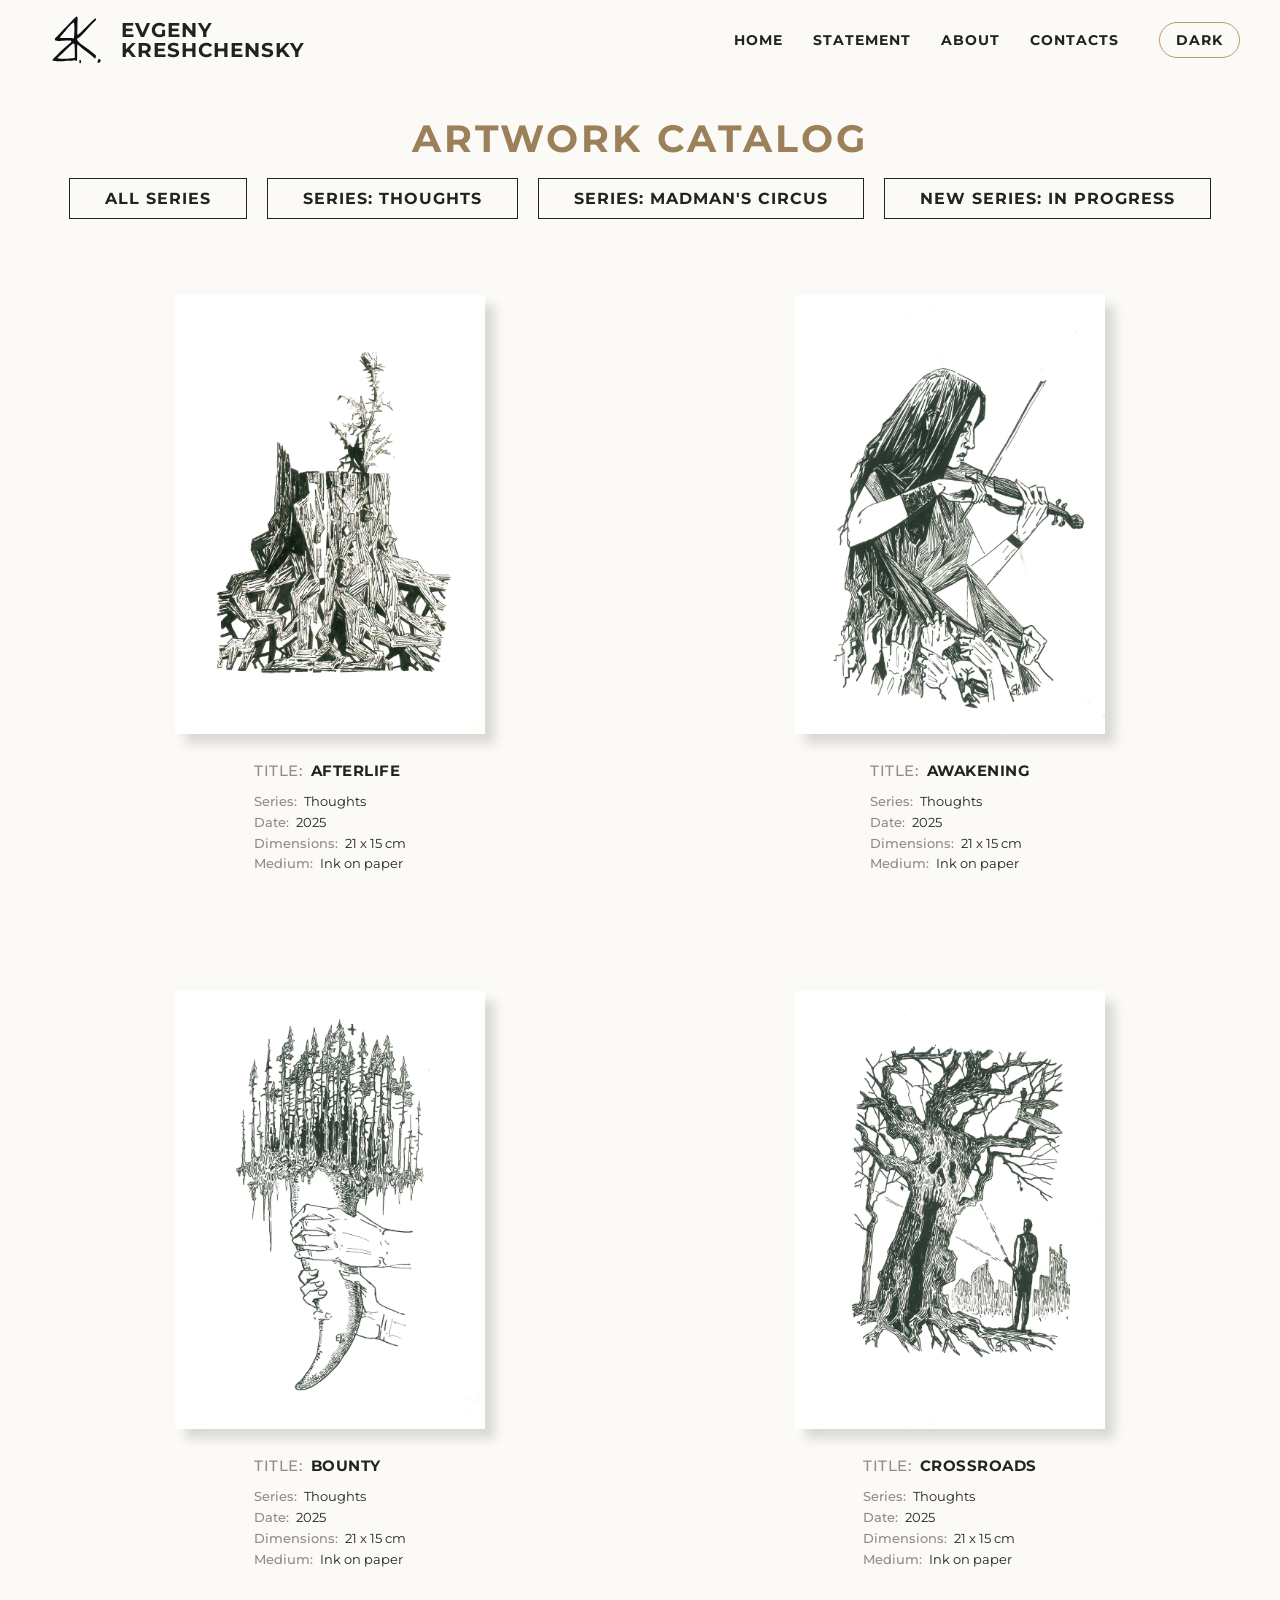
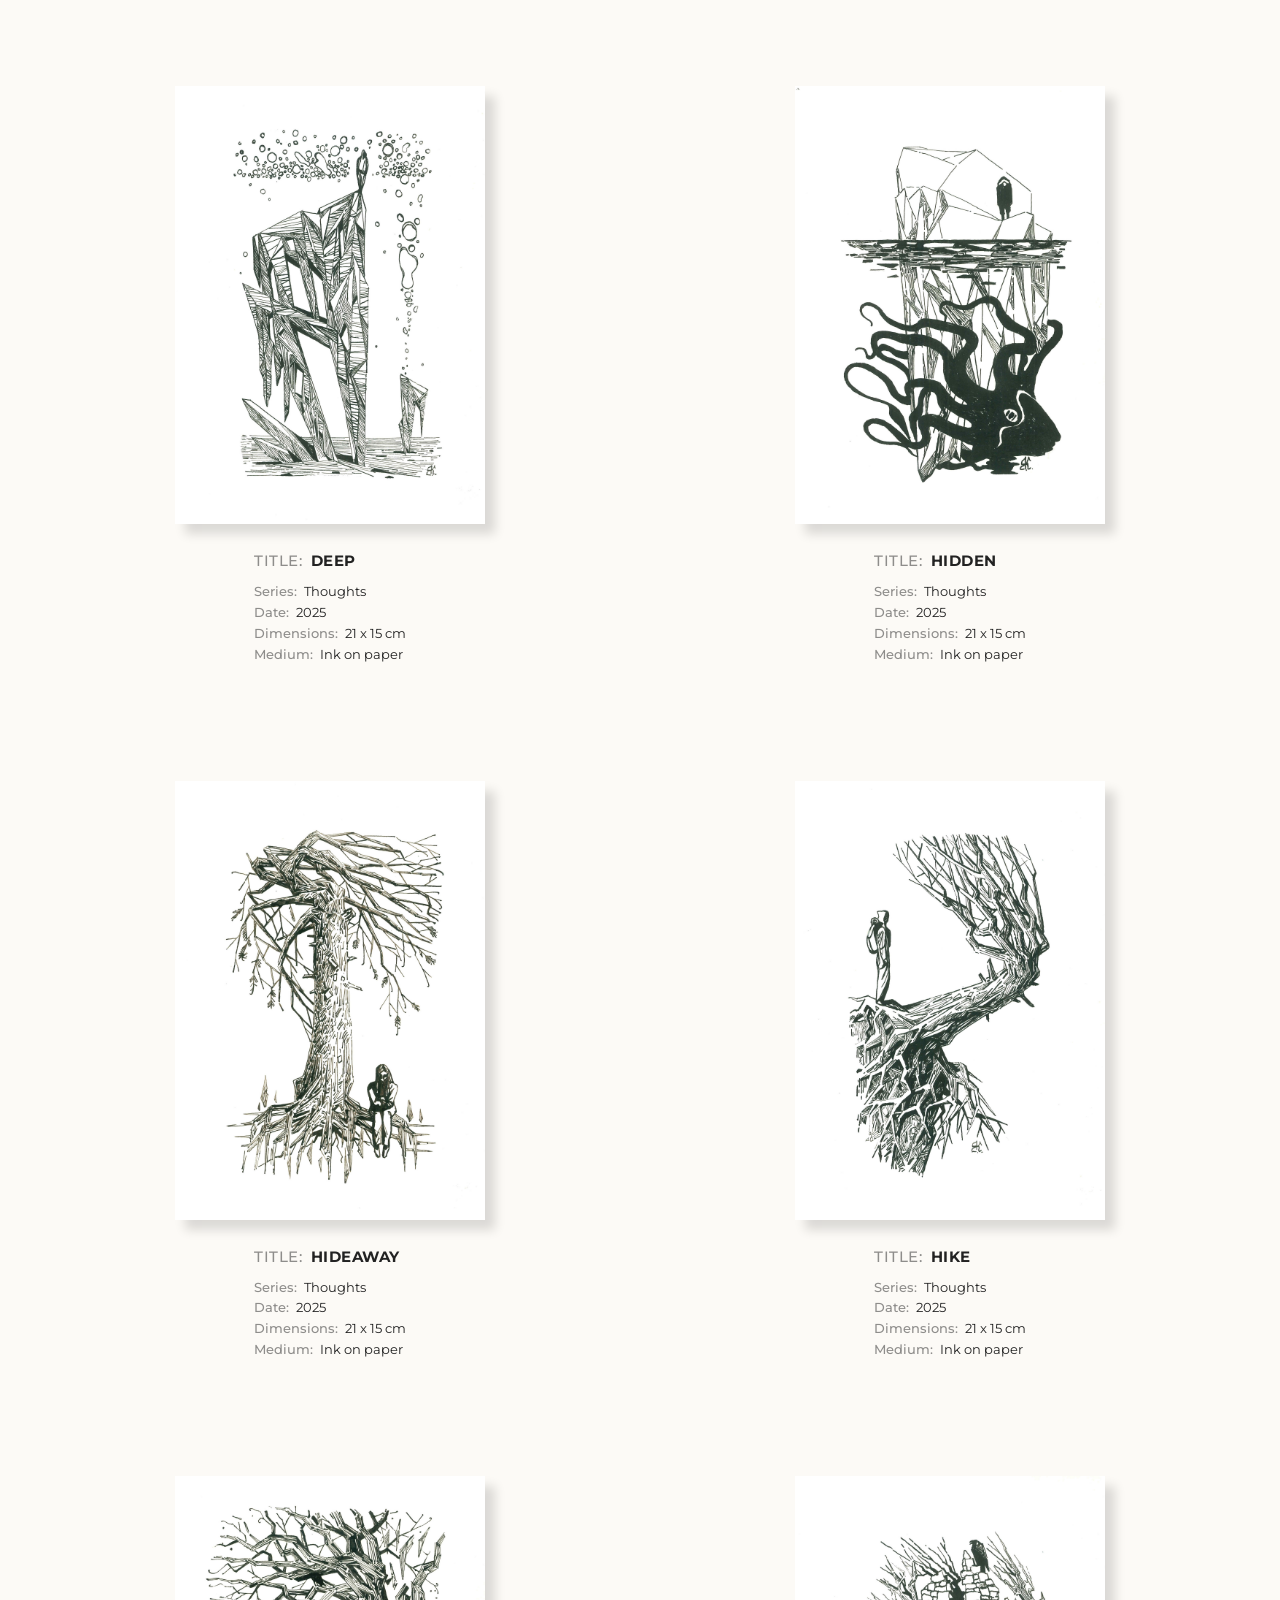
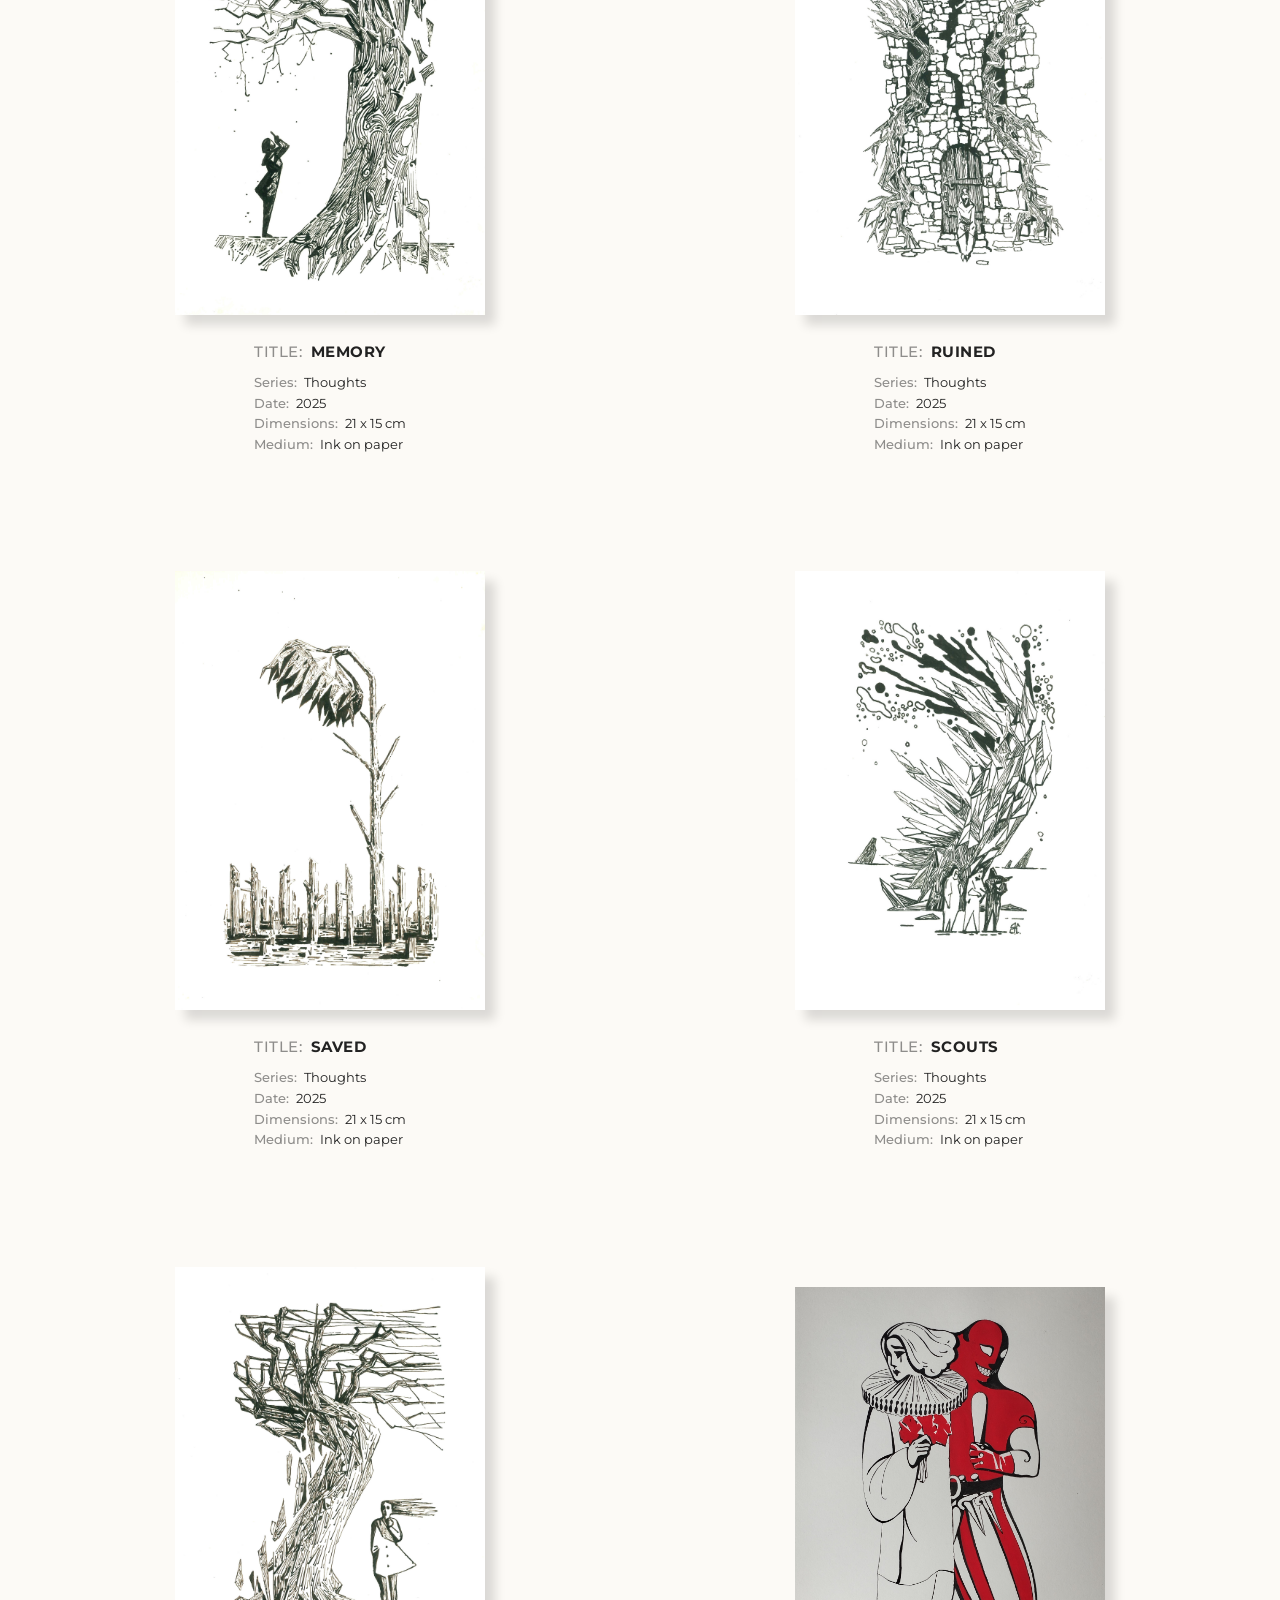
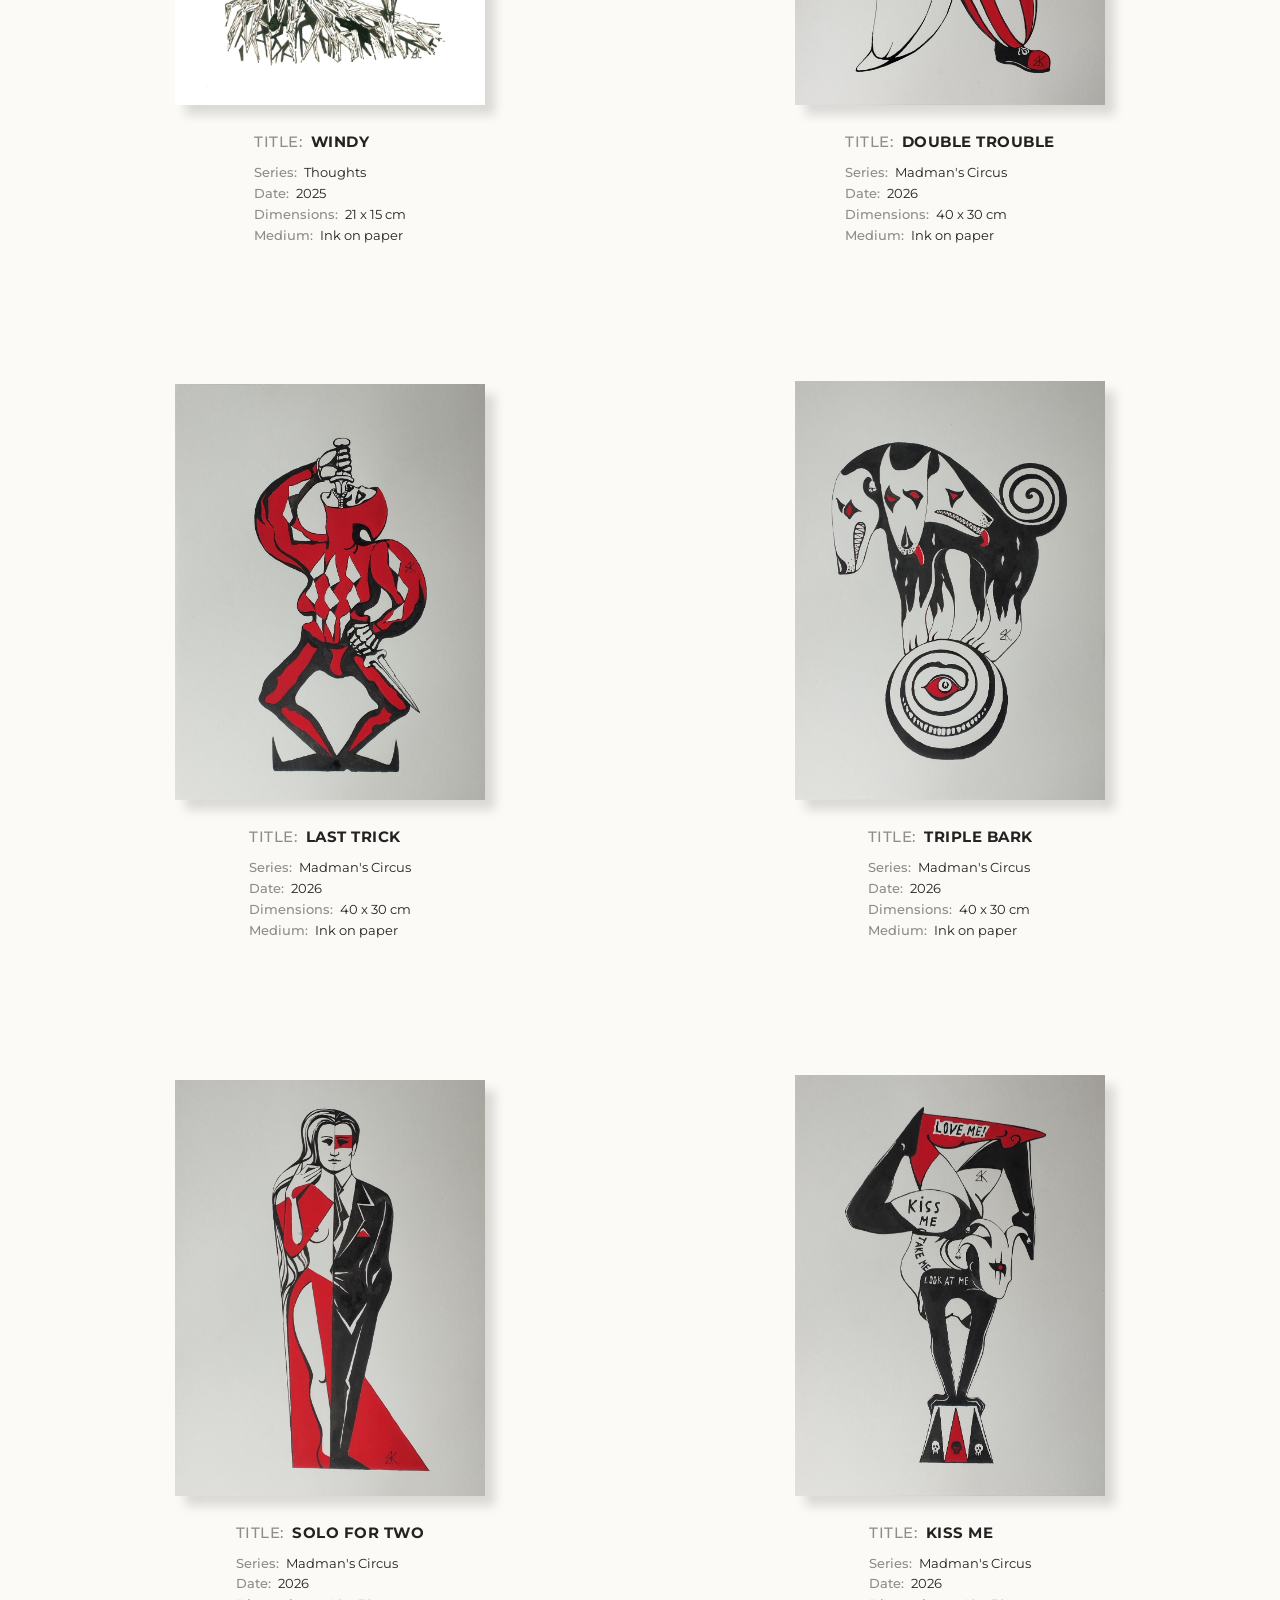
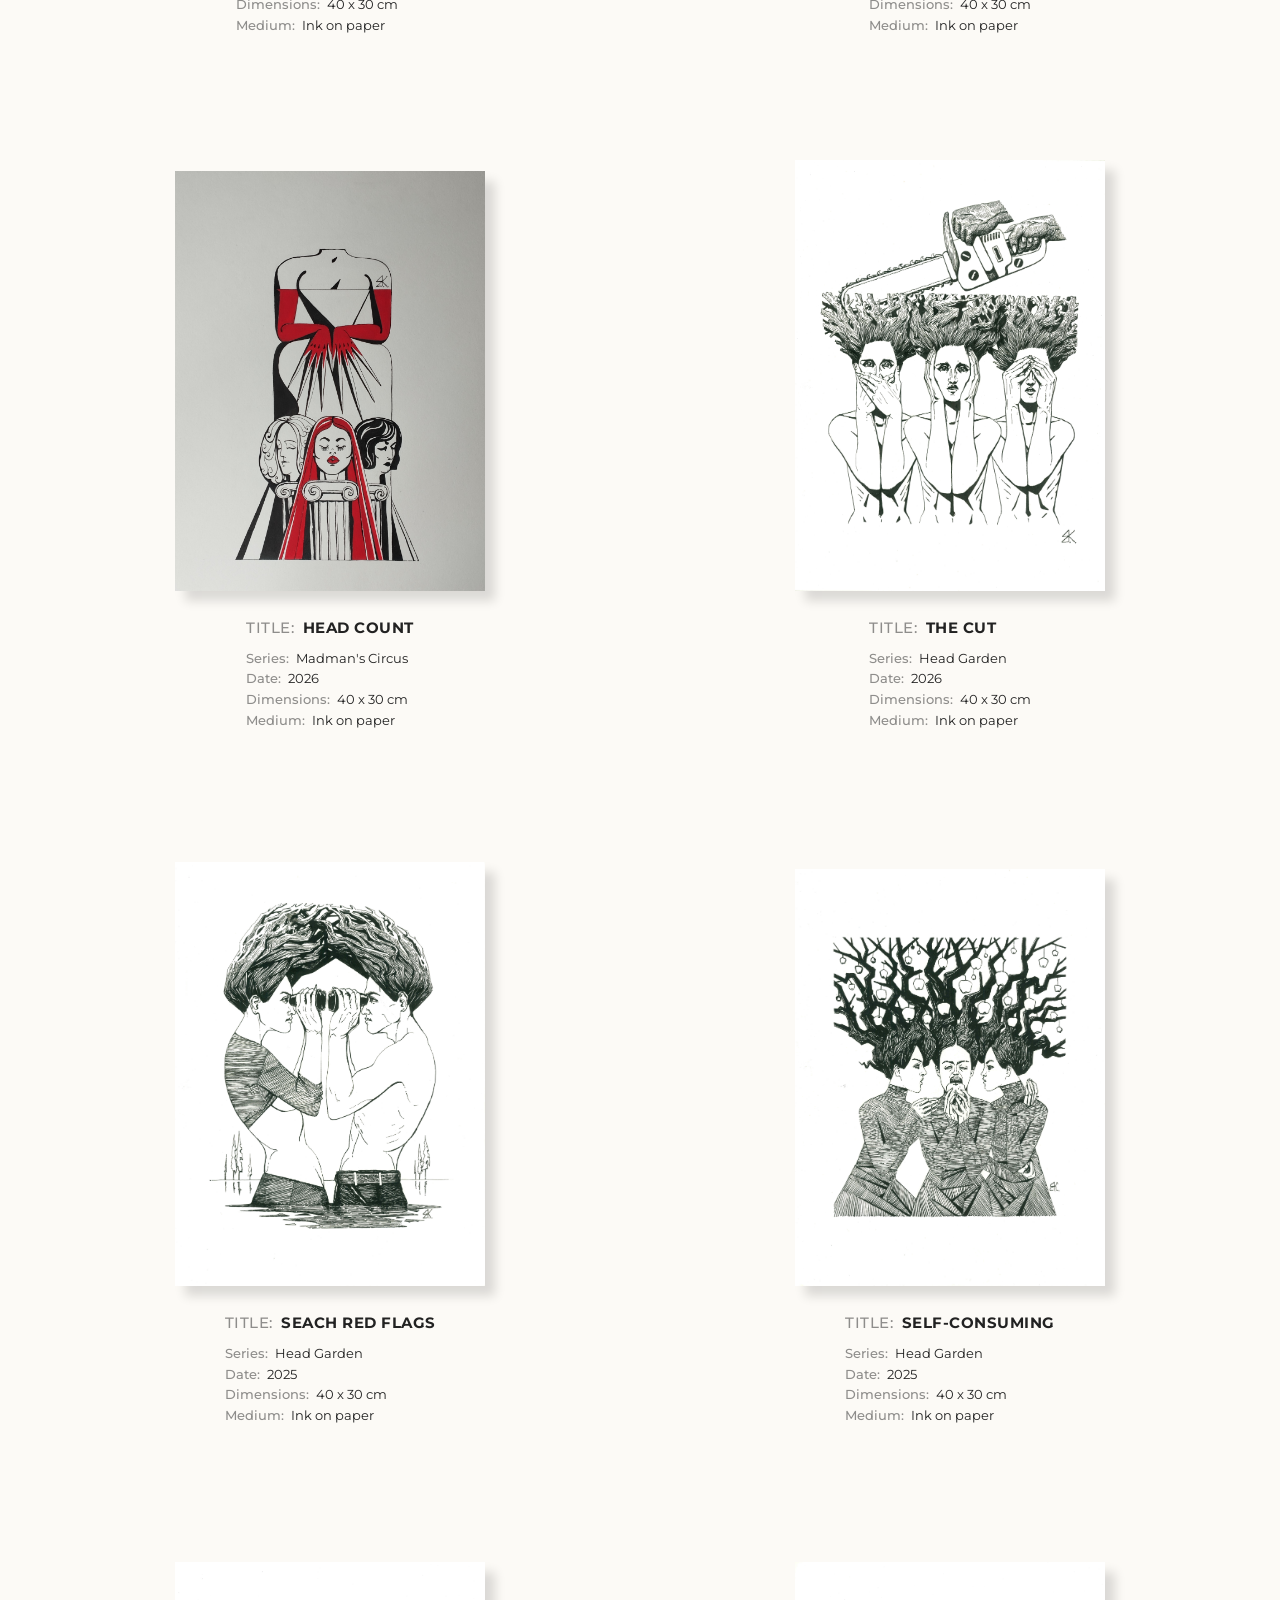
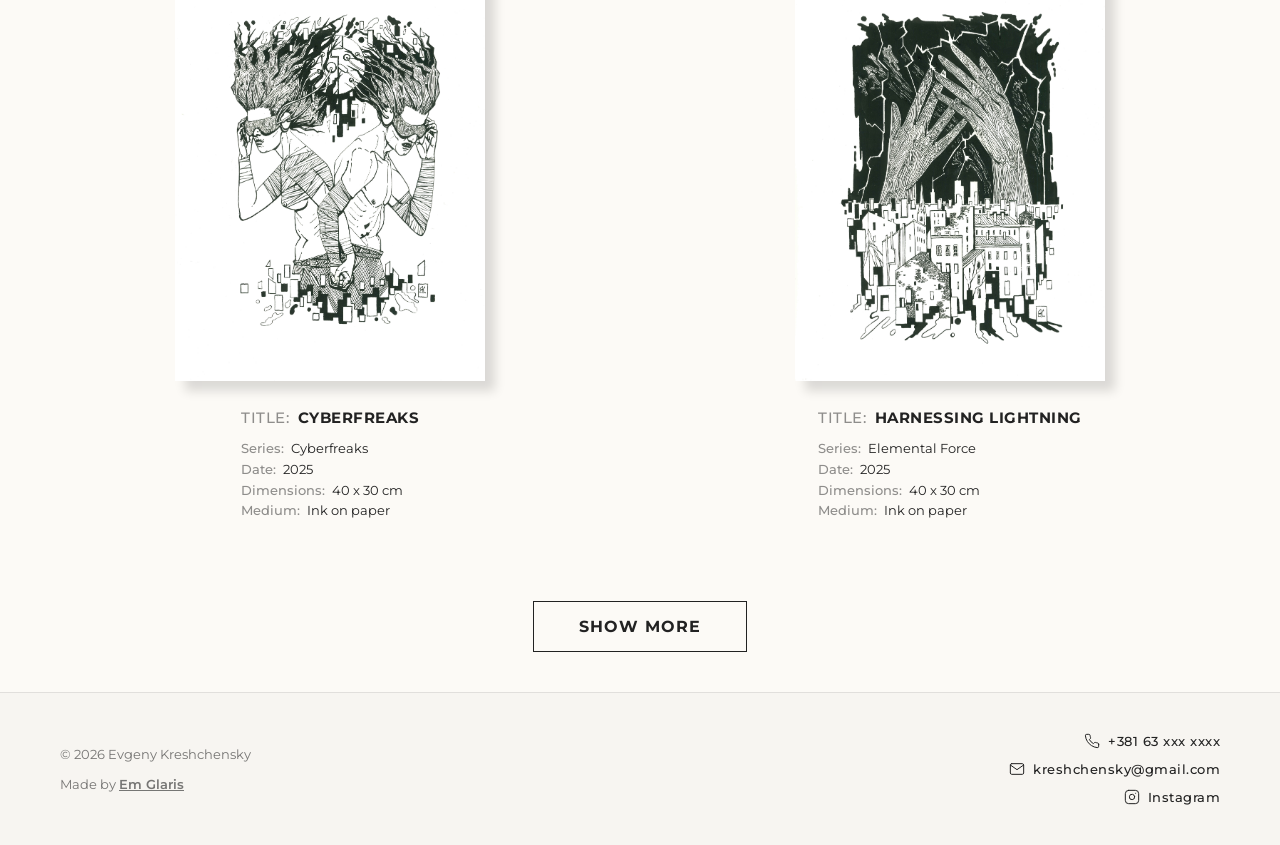
==== commit 4752556e: "feat: catalog and structure artworks data - Create safe folder structure for artworks  - Rename artw" ====
--- a/catalog.html
+++ b/catalog.html
@@ -51,8 +51,8 @@
                     </div>
                     <div class="catalog__grid">
                         <article class="card">
-                            <div class="card__image-wrapper"><img src="img/thoughts-afterlife.jpg" alt=""
-                                    class="card__image"></div>
+                            <div class="card__image-wrapper"><img src="img/drawings/thoughts/afterlife.jpg"
+                                    alt="Drawing of Kreshchensky - Arterlife" class="card__image"></div>
                             <div class="card__content">
                                 <h2 class="card__title"><span class="card__label">Title:</span> Afterlife</h2>
                                 <p class="card__series"><span class="card__label">Series:</span> Thoughts</p>
@@ -62,7 +62,7 @@
                             </div>
                         </article>
                         <article class="card">
-                            <div class="card__image-wrapper"><img src="img/thoughts-awakening.jpg" alt=""
+                            <div class="card__image-wrapper"><img src="img/drawings/thoughts/awakening.jpg" alt=""
                                     class="card__image"></div>
                             <div class="card__content">
                                 <h2 class="card__title"><span class="card__label">Title:</span> Awakening</h2>
@@ -73,7 +73,7 @@
                             </div>
                         </article>
                         <article class="card">
-                            <div class="card__image-wrapper"><img src="img/thoughts-bounty.jpg" alt=""
+                            <div class="card__image-wrapper"><img src="img/drawings/thoughts/bounty.jpg" alt=""
                                     class="card__image"></div>
                             <div class="card__content">
                                 <h2 class="card__title"><span class="card__label">Title:</span> Bounty</h2>
@@ -84,7 +84,7 @@
                             </div>
                         </article>
                         <article class="card">
-                            <div class="card__image-wrapper"><img src="img/thoughts-crossroads.jpg" alt=""
+                            <div class="card__image-wrapper"><img src="img/drawings/thoughts/crossroads.jpg" alt=""
                                     class="card__image"></div>
                             <div class="card__content">
                                 <h2 class="card__title"><span class="card__label">Title:</span> Crossroads</h2>
@@ -95,7 +95,7 @@
                             </div>
                         </article>
                         <article class="card">
-                            <div class="card__image-wrapper"><img src="img/thoughts-deep.jpg" alt=""
+                            <div class="card__image-wrapper"><img src="img/drawings/thoughts/deep.jpg" alt=""
                                     class="card__image"></div>
                             <div class="card__content">
                                 <h2 class="card__title"><span class="card__label">Title:</span> Deep</h2>
@@ -106,7 +106,7 @@
                             </div>
                         </article>
                         <article class="card">
-                            <div class="card__image-wrapper"><img src="img/thoughts-hidden.jpg" alt=""
+                            <div class="card__image-wrapper"><img src="img/drawings/thoughts/hidden.jpg" alt=""
                                     class="card__image"></div>
                             <div class="card__content">
                                 <h2 class="card__title"><span class="card__label">Title:</span> Hidden</h2>
@@ -117,7 +117,7 @@
                             </div>
                         </article>
                         <article class="card">
-                            <div class="card__image-wrapper"><img src="img/thoughts-hideaway.jpg" alt=""
+                            <div class="card__image-wrapper"><img src="img/drawings/thoughts/hideaway.jpg" alt=""
                                     class="card__image"></div>
                             <div class="card__content">
                                 <h2 class="card__title"><span class="card__label">Title:</span> Hideaway</h2>
@@ -128,7 +128,7 @@
                             </div>
                         </article>
                         <article class="card">
-                            <div class="card__image-wrapper"><img src="img/thoughts-hike.jpg" alt=""
+                            <div class="card__image-wrapper"><img src="img/drawings/thoughts/hike.jpg" alt=""
                                     class="card__image"></div>
                             <div class="card__content">
                                 <h2 class="card__title"><span class="card__label">Title:</span> Hike</h2>
@@ -139,7 +139,7 @@
                             </div>
                         </article>
                         <article class="card">
-                            <div class="card__image-wrapper"><img src="img/thoughts-memory.jpg" alt=""
+                            <div class="card__image-wrapper"><img src="img/drawings/thoughts/memory.jpg" alt=""
                                     class="card__image"></div>
                             <div class="card__content">
                                 <h2 class="card__title"><span class="card__label">Title:</span> Memory</h2>
@@ -150,7 +150,7 @@
                             </div>
                         </article>
                         <article class="card">
-                            <div class="card__image-wrapper"><img src="img/thoughts-ruined.jpg" alt=""
+                            <div class="card__image-wrapper"><img src="img/drawings/thoughts/ruined.jpg" alt=""
                                     class="card__image"></div>
                             <div class="card__content">
                                 <h2 class="card__title"><span class="card__label">Title:</span> Ruined</h2>
@@ -161,7 +161,7 @@
                             </div>
                         </article>
                         <article class="card">
-                            <div class="card__image-wrapper"><img src="img/thoughts-saved.jpg" alt=""
+                            <div class="card__image-wrapper"><img src="img/drawings/thoughts/saved.jpg" alt=""
                                     class="card__image"></div>
                             <div class="card__content">
                                 <h2 class="card__title"><span class="card__label">Title:</span> Saved</h2>
@@ -172,7 +172,7 @@
                             </div>
                         </article>
                         <article class="card">
-                            <div class="card__image-wrapper"><img src="img/thoughts-scouts.jpg" alt=""
+                            <div class="card__image-wrapper"><img src="img/drawings/thoughts/scouts.jpg" alt=""
                                     class="card__image"></div>
                             <div class="card__content">
                                 <h2 class="card__title"><span class="card__label">Title:</span> Scouts</h2>
@@ -183,7 +183,7 @@
                             </div>
                         </article>
                         <article class="card">
-                            <div class="card__image-wrapper"><img src="img/thoughts-windy.jpg" alt=""
+                            <div class="card__image-wrapper"><img src="img/drawings/thoughts/windy.jpg" alt=""
                                     class="card__image"></div>
                             <div class="card__content">
                                 <h2 class="card__title"><span class="card__label">Title:</span> Windy</h2>
@@ -194,8 +194,8 @@
                             </div>
                         </article>
                         <article class="card">
-                            <div class="card__image-wrapper"><img src="img/madman's-circus-double-trouble.jpg" alt=""
-                                    class="card__image"></div>
+                            <div class="card__image-wrapper"><img src="img/drawings/madmans-circus/double-trouble.jpg"
+                                    alt="" class="card__image"></div>
                             <div class="card__content">
                                 <h2 class="card__title"><span class="card__label">Title:</span> Double Trouble</h2>
                                 <p class="card__series"><span class="card__label">Series:</span> Madman's Circus</p>
@@ -205,8 +205,8 @@
                             </div>
                         </article>
                         <article class="card">
-                            <div class="card__image-wrapper"><img src="img/madman's-circus-last-trick.jpg" alt=""
-                                    class="card__image"></div>
+                            <div class="card__image-wrapper"><img src="img/drawings/madmans-circus/last-trick.jpg"
+                                    alt="" class="card__image"></div>
                             <div class="card__content">
                                 <h2 class="card__title"><span class="card__label">Title:</span> Last Trick</h2>
                                 <p class="card__series"><span class="card__label">Series:</span> Madman's Circus</p>
@@ -216,8 +216,8 @@
                             </div>
                         </article>
                         <article class="card">
-                            <div class="card__image-wrapper"><img src="img/madman's-circus-triple-bark.jpg" alt=""
-                                    class="card__image"></div>
+                            <div class="card__image-wrapper"><img src="img/drawings/madmans-circus/triple-bark.jpg"
+                                    alt="" class="card__image"></div>
                             <div class="card__content">
                                 <h2 class="card__title"><span class="card__label">Title:</span> Triple Bark</h2>
                                 <p class="card__series"><span class="card__label">Series:</span> Madman's Circus</p>
@@ -227,8 +227,8 @@
                             </div>
                         </article>
                         <article class="card">
-                            <div class="card__image-wrapper"><img src="img/madman's-circus-solo-for-two.jpg" alt=""
-                                    class="card__image"></div>
+                            <div class="card__image-wrapper"><img src="img/drawings/madmans-circus/solo-for-two.jpg"
+                                    alt="" class="card__image"></div>
                             <div class="card__content">
                                 <h2 class="card__title"><span class="card__label">Title:</span> Solo for Two</h2>
                                 <p class="card__series"><span class="card__label">Series:</span> Madman's Circus</p>
@@ -238,7 +238,7 @@
                             </div>
                         </article>
                         <article class="card">
-                            <div class="card__image-wrapper"><img src="img/madman's-circus-kiss-me.jpg" alt=""
+                            <div class="card__image-wrapper"><img src="img/drawings/madmans-circus/kiss-me.jpg" alt=""
                                     class="card__image"></div>
                             <div class="card__content">
                                 <h2 class="card__title"><span class="card__label">Title:</span> Kiss Me</h2>
@@ -249,8 +249,8 @@
                             </div>
                         </article>
                         <article class="card">
-                            <div class="card__image-wrapper"><img src="img/madman's-circus-head-count.jpg" alt=""
-                                    class="card__image"></div>
+                            <div class="card__image-wrapper"><img src="img/drawings/madmans-circus/head-count.jpg"
+                                    alt="" class="card__image"></div>
                             <div class="card__content">
                                 <h2 class="card__title"><span class="card__label">Title:</span> Head Count</h2>
                                 <p class="card__series"><span class="card__label">Series:</span> Madman's Circus</p>
@@ -260,7 +260,7 @@
                             </div>
                         </article>
                         <article class="card">
-                            <div class="card__image-wrapper"><img src="img/head-garden-the-cut.jpg" alt=""
+                            <div class="card__image-wrapper"><img src="img/drawings/head-garden/the-cut.jpg" alt=""
                                     class="card__image"></div>
                             <div class="card__content">
                                 <h2 class="card__title"><span class="card__label">Title:</span> The Cut</h2>
@@ -271,8 +271,8 @@
                             </div>
                         </article>
                         <article class="card">
-                            <div class="card__image-wrapper"><img src="img/head-garden-seach-red-flags.jpg" alt=""
-                                    class="card__image"></div>
+                            <div class="card__image-wrapper"><img src="img/drawings/head-garden/seach-red-flags.jpg"
+                                    alt="" class="card__image"></div>
                             <div class="card__content">
                                 <h2 class="card__title"><span class="card__label">Title:</span> Seach Red Flags</h2>
                                 <p class="card__series"><span class="card__label">Series:</span> Head Garden</p>
@@ -282,8 +282,8 @@
                             </div>
                         </article>
                         <article class="card">
-                            <div class="card__image-wrapper"><img src="img/head-garden-self-consuming.jpg" alt=""
-                                    class="card__image"></div>
+                            <div class="card__image-wrapper"><img src="img/drawings/head-garden/self-consuming.jpg"
+                                    alt="" class="card__image"></div>
                             <div class="card__content">
                                 <h2 class="card__title"><span class="card__label">Title:</span> Self-consuming</h2>
                                 <p class="card__series"><span class="card__label">Series:</span> Head Garden</p>
@@ -293,7 +293,8 @@
                             </div>
                         </article>
                         <article class="card">
-                            <div class="card__image-wrapper"><img src="img/cyberfreaks.jpg" alt="" class="card__image">
+                            <div class="card__image-wrapper"><img src="img/drawings/cyberfreaks/cyberfreaks.jpg" alt=""
+                                    class="card__image">
                             </div>
                             <div class="card__content">
                                 <h2 class="card__title"><span class="card__label">Title:</span> Cyberfreaks</h2>
@@ -304,10 +305,12 @@
                             </div>
                         </article>
                         <article class="card">
-                            <div class="card__image-wrapper"><img src="img/elemental-force.jpg" alt=""
-                                    class="card__image"></div>
-                            <div class="card__content">
-                                <h2 class="card__title"><span class="card__label">Title:</span> Hommage to Tesla</h2>
+                            <div class="card__image-wrapper"><img
+                                    src="img/drawings/elemental-force/harnessing-lightning.jpg" alt=""
+                                    class="card__image"></div>
+                            <div class="card__content">
+                                <h2 class="card__title"><span class="card__label">Title:</span> Harnessing Lightning
+                                </h2>
                                 <p class="card__series"><span class="card__label">Series:</span> Elemental Force</p>
                                 <p class="card__date"><span class="card__label">Date:</span> 2025</p>
                                 <p class="card__dimensions"><span class="card__label">Dimensions:</span> 40 x 30 cm</p>
--- a/css/style.css
+++ b/css/style.css
@@ -569,6 +569,8 @@
     padding: 20px 20px 0;
     display: flex;
     align-items: flex-end;
+
+
 }
 
 .card__image {
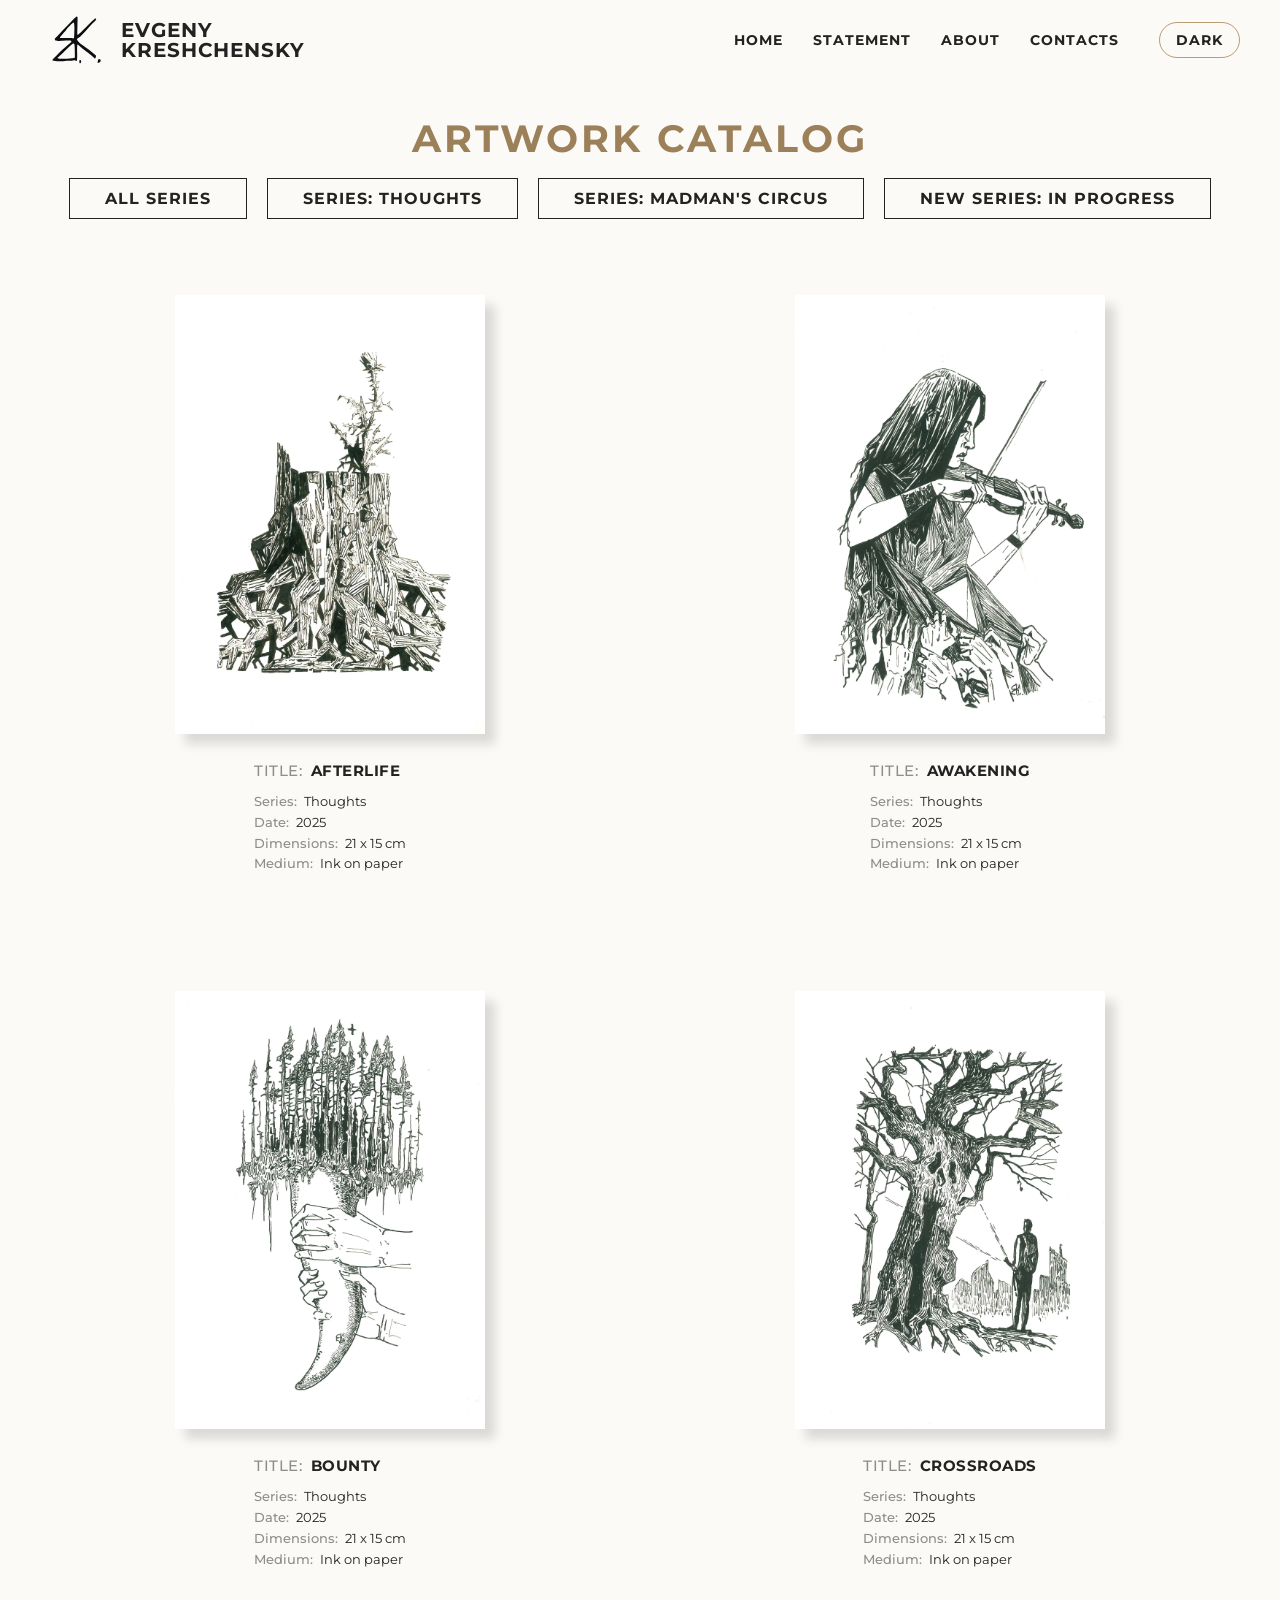
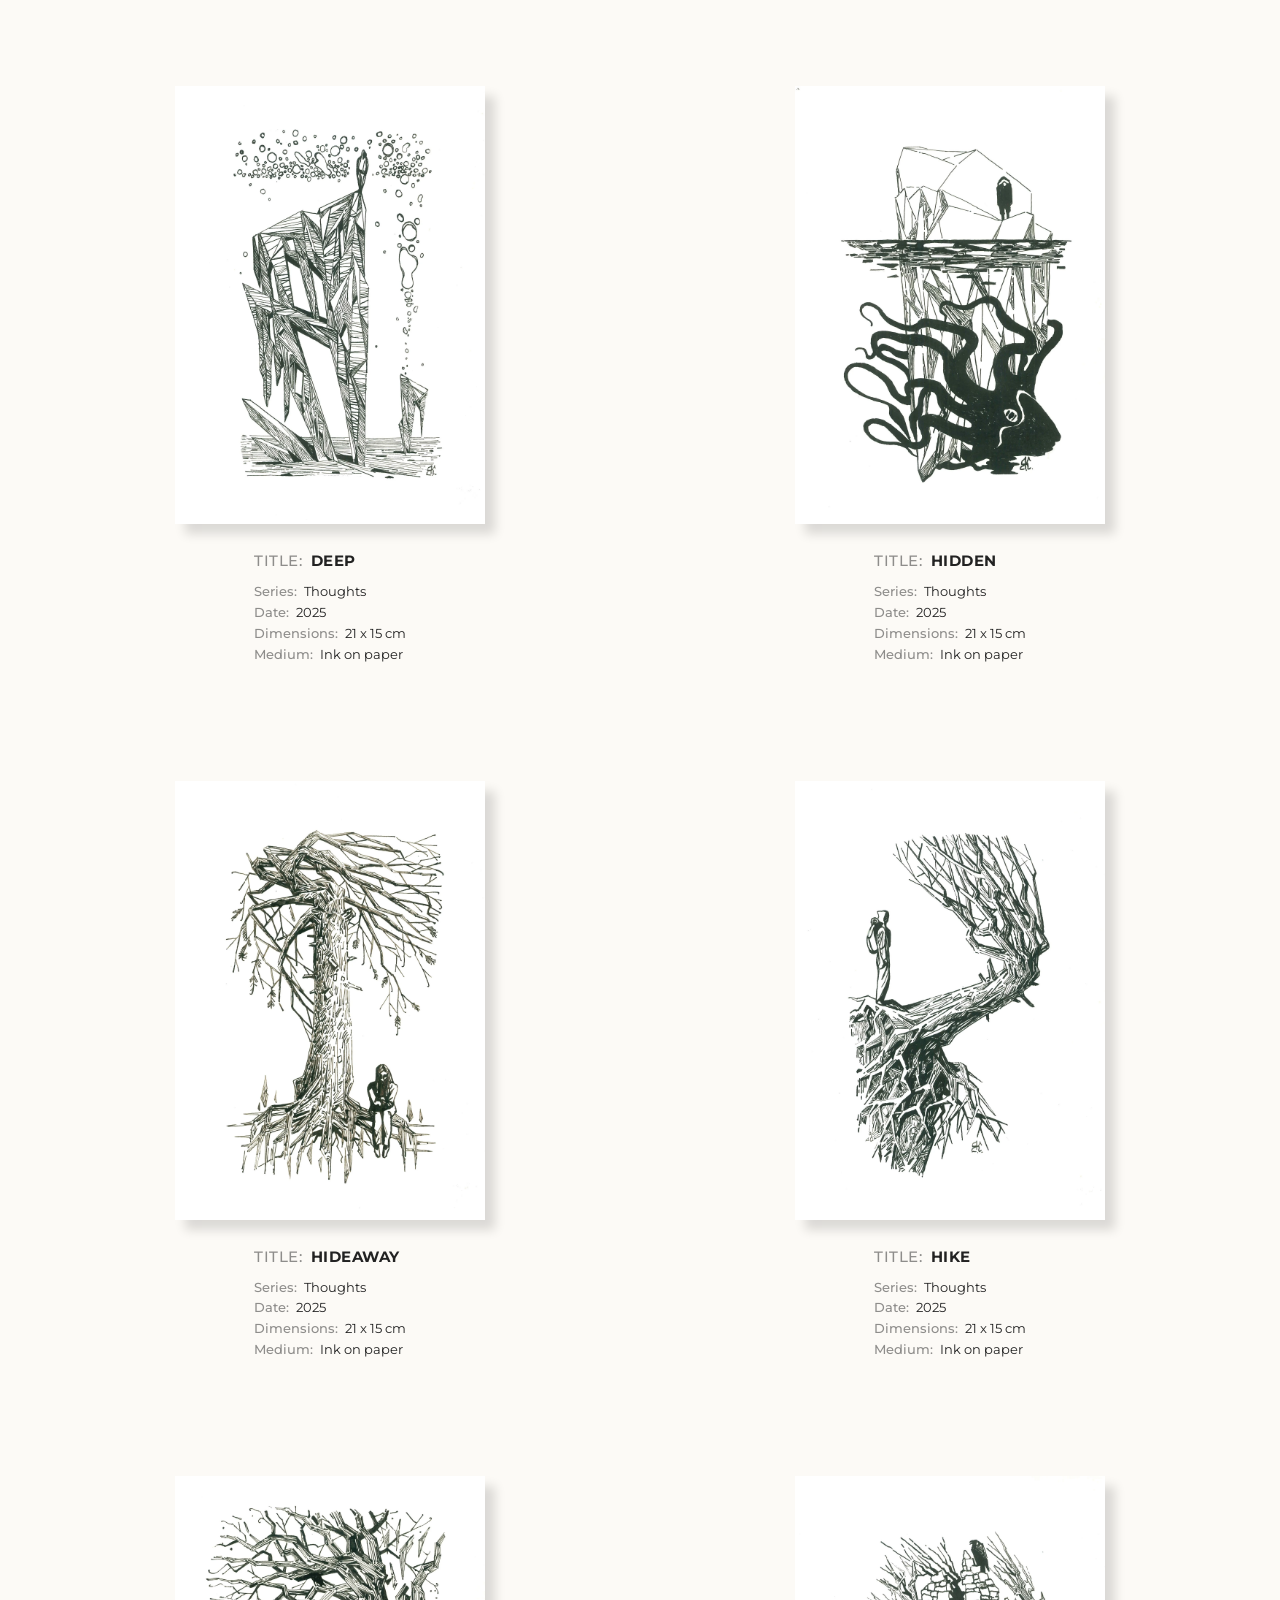
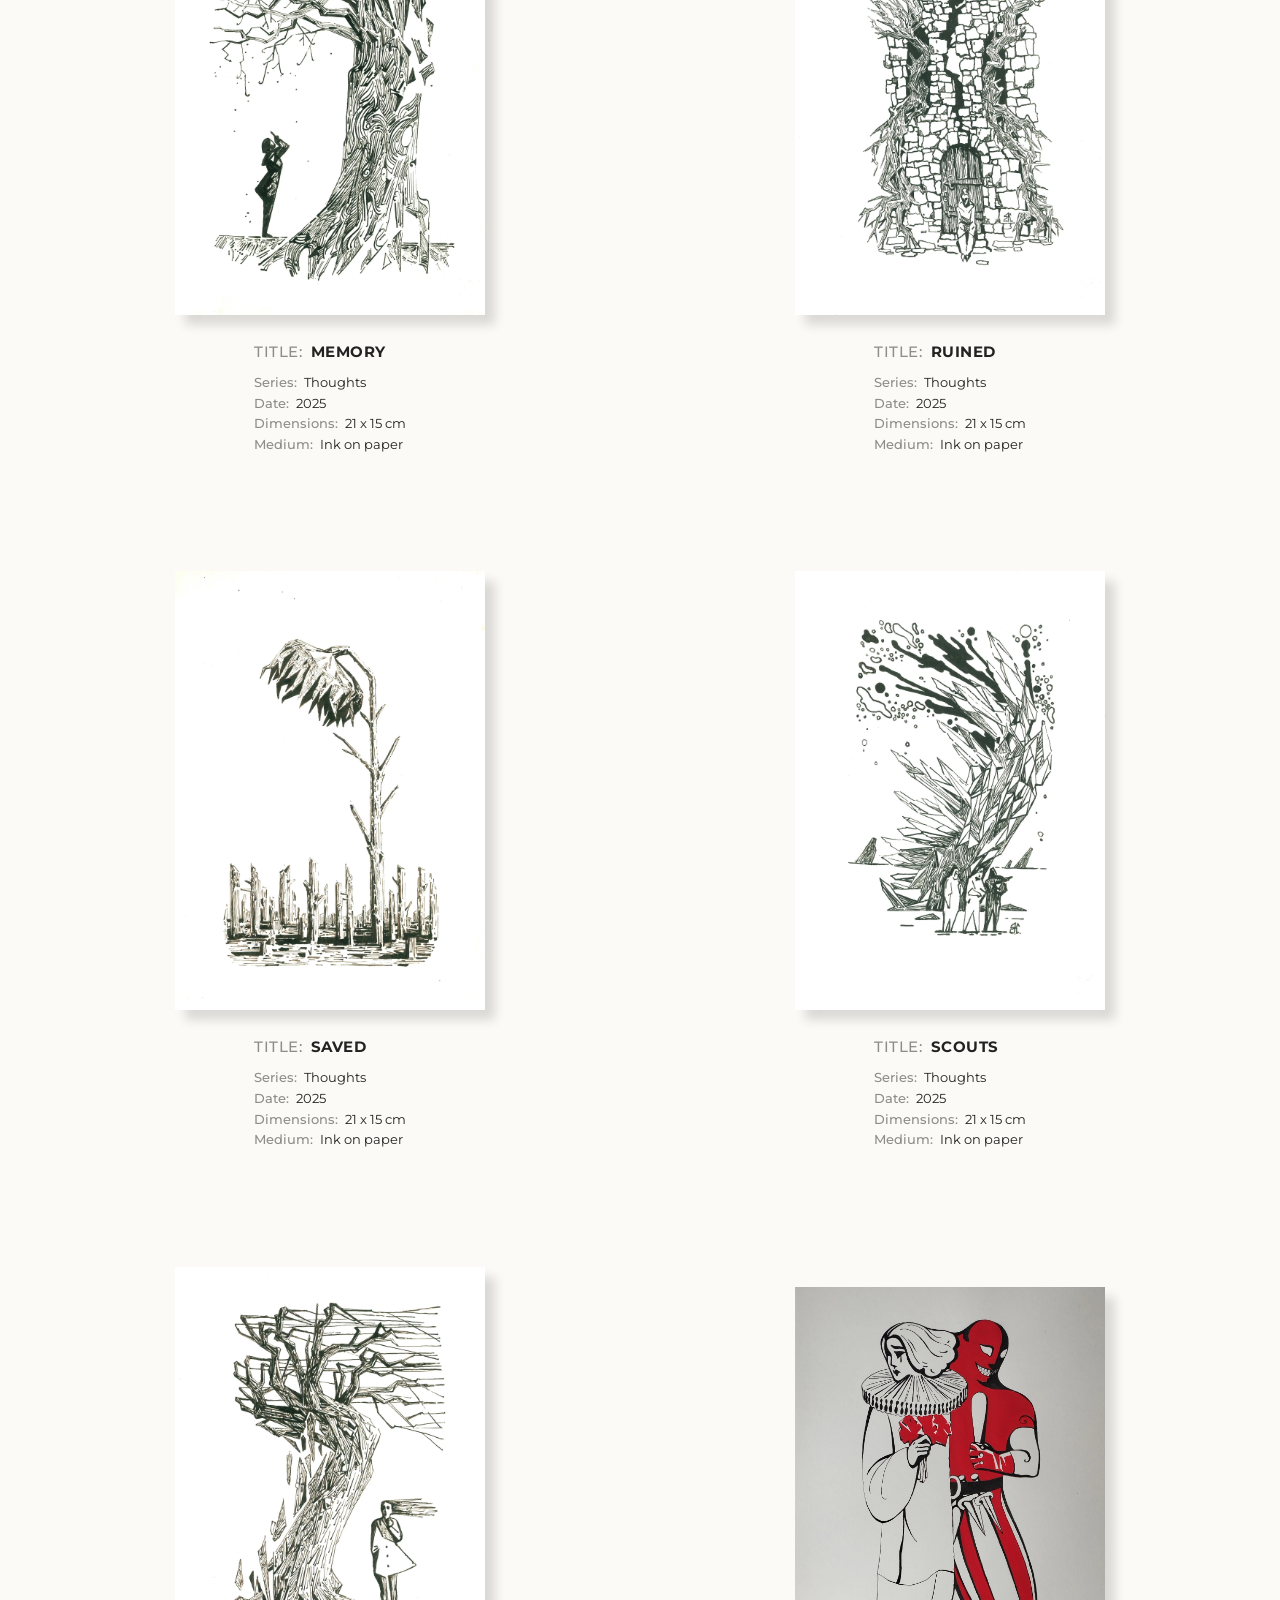
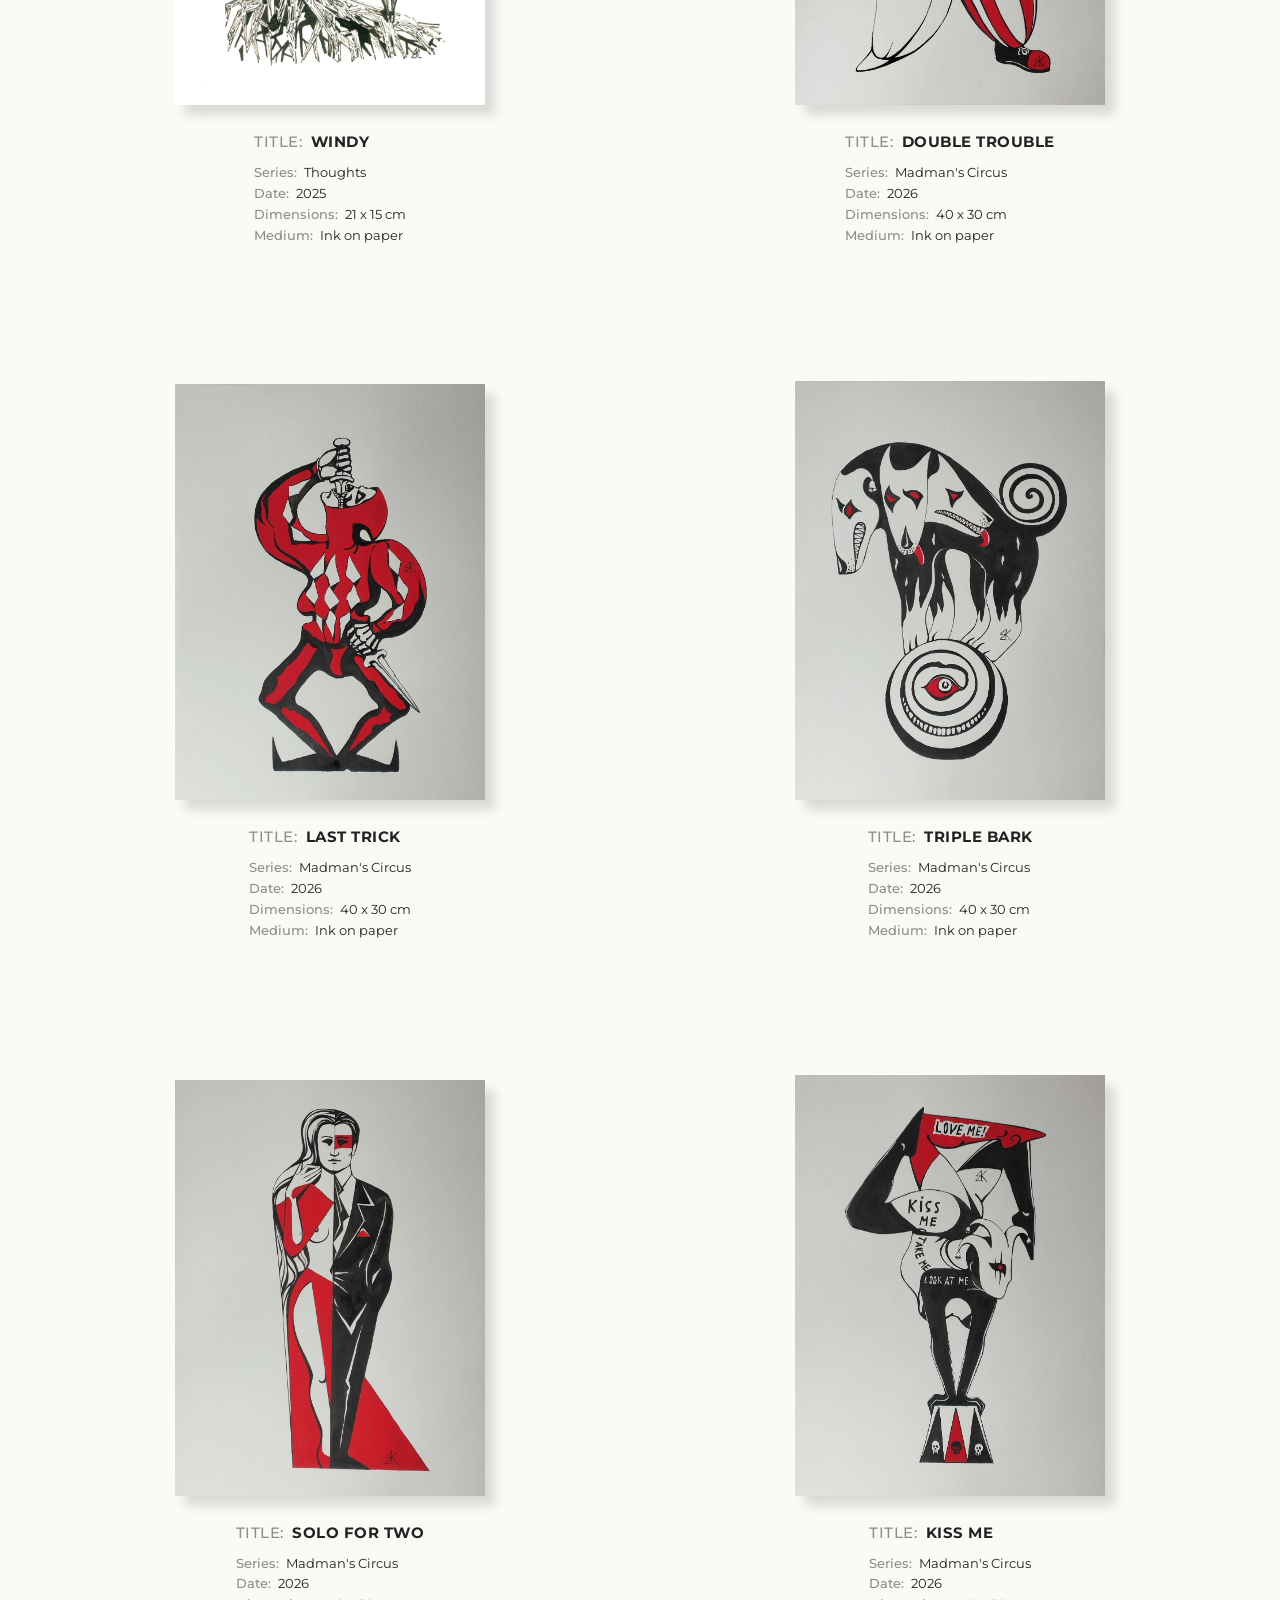
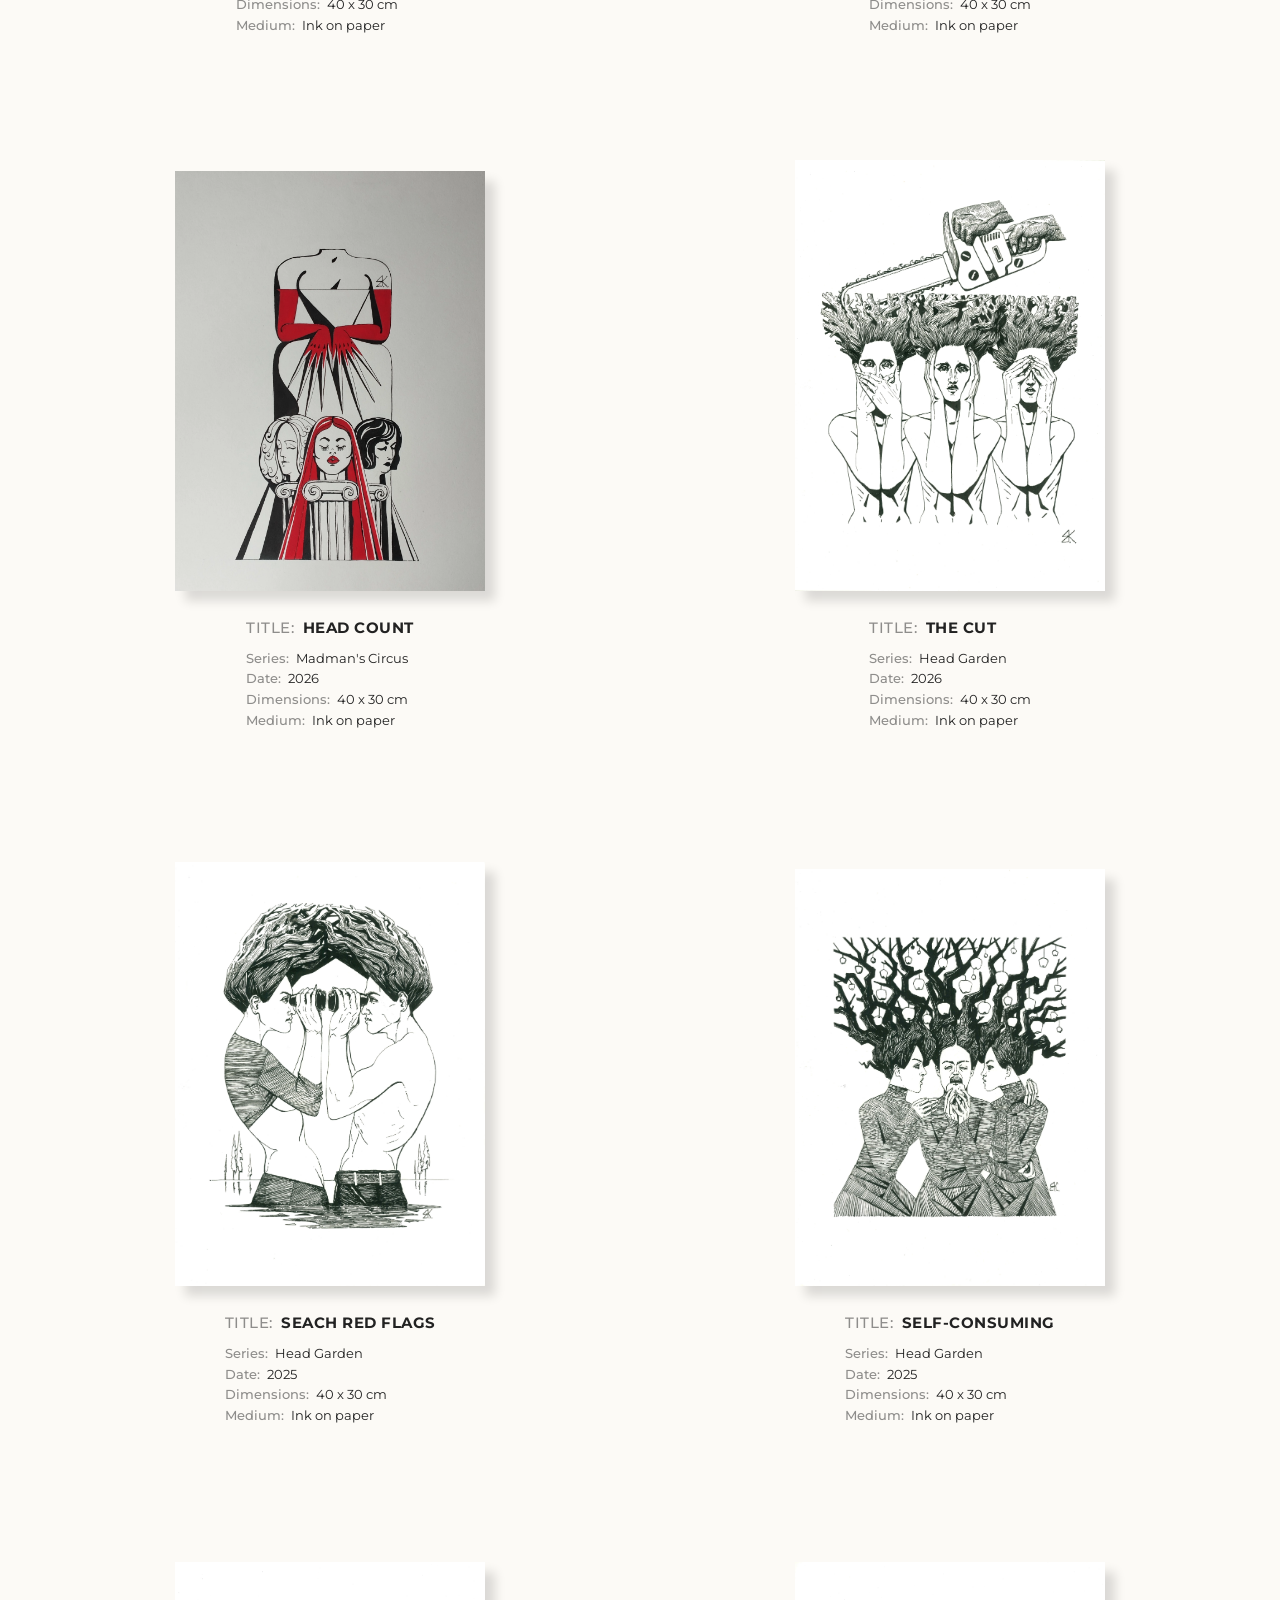
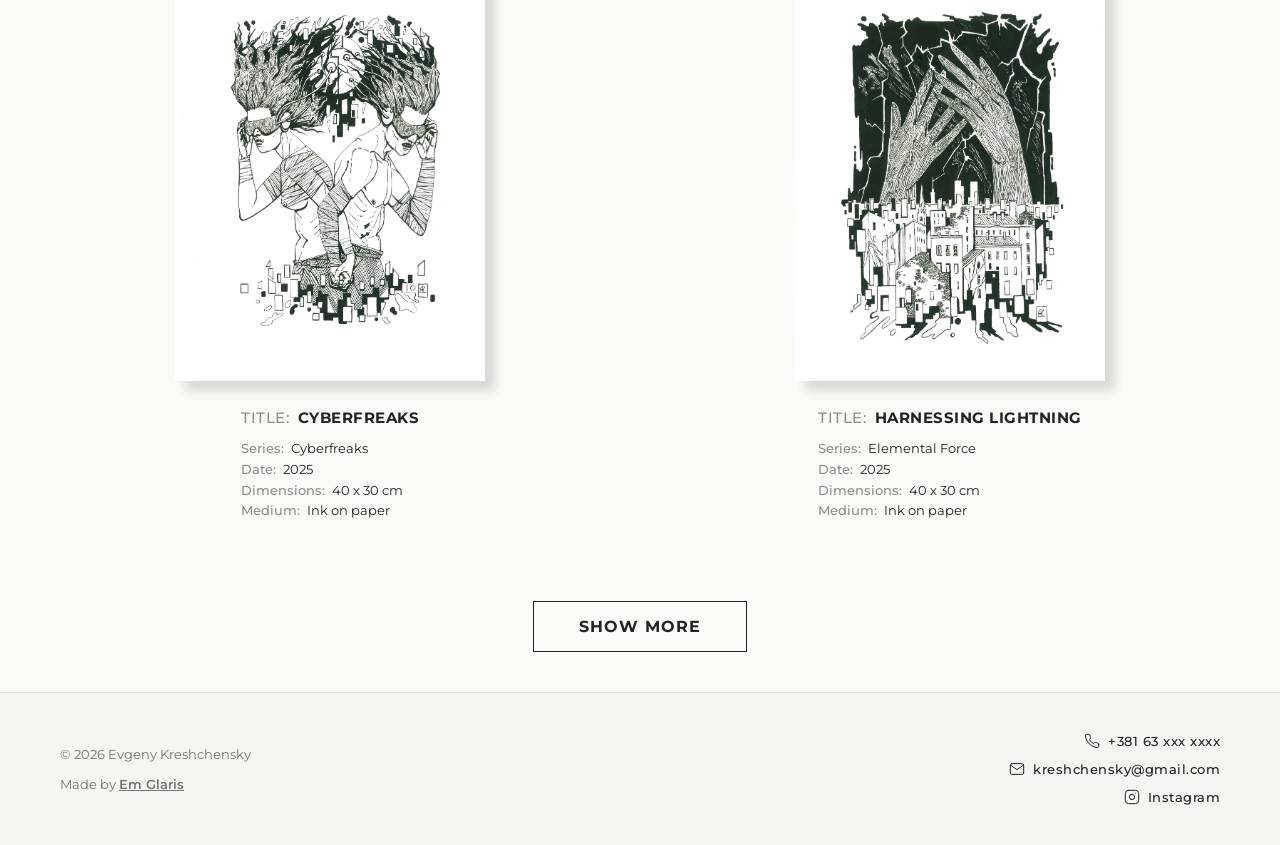
==== commit 5537bcc0: "refactor: replace jpeg images with webp" ====
--- a/catalog.html
+++ b/catalog.html
@@ -51,7 +51,7 @@
                     </div>
                     <div class="catalog__grid">
                         <article class="card">
-                            <div class="card__image-wrapper"><img src="img/drawings/thoughts/afterlife.jpg"
+                            <div class="card__image-wrapper"><img src="img/drawings/thoughts/afterlife.webp"
                                     alt="Drawing of Kreshchensky - Arterlife" class="card__image"></div>
                             <div class="card__content">
                                 <h2 class="card__title"><span class="card__label">Title:</span> Afterlife</h2>
@@ -62,7 +62,7 @@
                             </div>
                         </article>
                         <article class="card">
-                            <div class="card__image-wrapper"><img src="img/drawings/thoughts/awakening.jpg" alt=""
+                            <div class="card__image-wrapper"><img src="img/drawings/thoughts/awakening.webp" alt=""
                                     class="card__image"></div>
                             <div class="card__content">
                                 <h2 class="card__title"><span class="card__label">Title:</span> Awakening</h2>
@@ -73,7 +73,7 @@
                             </div>
                         </article>
                         <article class="card">
-                            <div class="card__image-wrapper"><img src="img/drawings/thoughts/bounty.jpg" alt=""
+                            <div class="card__image-wrapper"><img src="img/drawings/thoughts/bounty.webp" alt=""
                                     class="card__image"></div>
                             <div class="card__content">
                                 <h2 class="card__title"><span class="card__label">Title:</span> Bounty</h2>
@@ -84,7 +84,7 @@
                             </div>
                         </article>
                         <article class="card">
-                            <div class="card__image-wrapper"><img src="img/drawings/thoughts/crossroads.jpg" alt=""
+                            <div class="card__image-wrapper"><img src="img/drawings/thoughts/crossroads.webp" alt=""
                                     class="card__image"></div>
                             <div class="card__content">
                                 <h2 class="card__title"><span class="card__label">Title:</span> Crossroads</h2>
@@ -95,7 +95,7 @@
                             </div>
                         </article>
                         <article class="card">
-                            <div class="card__image-wrapper"><img src="img/drawings/thoughts/deep.jpg" alt=""
+                            <div class="card__image-wrapper"><img src="img/drawings/thoughts/deep.webp" alt=""
                                     class="card__image"></div>
                             <div class="card__content">
                                 <h2 class="card__title"><span class="card__label">Title:</span> Deep</h2>
@@ -106,7 +106,7 @@
                             </div>
                         </article>
                         <article class="card">
-                            <div class="card__image-wrapper"><img src="img/drawings/thoughts/hidden.jpg" alt=""
+                            <div class="card__image-wrapper"><img src="img/drawings/thoughts/hidden.webp" alt=""
                                     class="card__image"></div>
                             <div class="card__content">
                                 <h2 class="card__title"><span class="card__label">Title:</span> Hidden</h2>
@@ -117,7 +117,7 @@
                             </div>
                         </article>
                         <article class="card">
-                            <div class="card__image-wrapper"><img src="img/drawings/thoughts/hideaway.jpg" alt=""
+                            <div class="card__image-wrapper"><img src="img/drawings/thoughts/hideaway.webp" alt=""
                                     class="card__image"></div>
                             <div class="card__content">
                                 <h2 class="card__title"><span class="card__label">Title:</span> Hideaway</h2>
@@ -128,7 +128,7 @@
                             </div>
                         </article>
                         <article class="card">
-                            <div class="card__image-wrapper"><img src="img/drawings/thoughts/hike.jpg" alt=""
+                            <div class="card__image-wrapper"><img src="img/drawings/thoughts/hike.webp" alt=""
                                     class="card__image"></div>
                             <div class="card__content">
                                 <h2 class="card__title"><span class="card__label">Title:</span> Hike</h2>
@@ -139,7 +139,7 @@
                             </div>
                         </article>
                         <article class="card">
-                            <div class="card__image-wrapper"><img src="img/drawings/thoughts/memory.jpg" alt=""
+                            <div class="card__image-wrapper"><img src="img/drawings/thoughts/memory.webp" alt=""
                                     class="card__image"></div>
                             <div class="card__content">
                                 <h2 class="card__title"><span class="card__label">Title:</span> Memory</h2>
@@ -150,7 +150,7 @@
                             </div>
                         </article>
                         <article class="card">
-                            <div class="card__image-wrapper"><img src="img/drawings/thoughts/ruined.jpg" alt=""
+                            <div class="card__image-wrapper"><img src="img/drawings/thoughts/ruined.webp" alt=""
                                     class="card__image"></div>
                             <div class="card__content">
                                 <h2 class="card__title"><span class="card__label">Title:</span> Ruined</h2>
@@ -161,7 +161,7 @@
                             </div>
                         </article>
                         <article class="card">
-                            <div class="card__image-wrapper"><img src="img/drawings/thoughts/saved.jpg" alt=""
+                            <div class="card__image-wrapper"><img src="img/drawings/thoughts/saved.webp" alt=""
                                     class="card__image"></div>
                             <div class="card__content">
                                 <h2 class="card__title"><span class="card__label">Title:</span> Saved</h2>
@@ -172,7 +172,7 @@
                             </div>
                         </article>
                         <article class="card">
-                            <div class="card__image-wrapper"><img src="img/drawings/thoughts/scouts.jpg" alt=""
+                            <div class="card__image-wrapper"><img src="img/drawings/thoughts/scouts.webp" alt=""
                                     class="card__image"></div>
                             <div class="card__content">
                                 <h2 class="card__title"><span class="card__label">Title:</span> Scouts</h2>
@@ -183,7 +183,7 @@
                             </div>
                         </article>
                         <article class="card">
-                            <div class="card__image-wrapper"><img src="img/drawings/thoughts/windy.jpg" alt=""
+                            <div class="card__image-wrapper"><img src="img/drawings/thoughts/windy.webp" alt=""
                                     class="card__image"></div>
                             <div class="card__content">
                                 <h2 class="card__title"><span class="card__label">Title:</span> Windy</h2>
@@ -194,7 +194,7 @@
                             </div>
                         </article>
                         <article class="card">
-                            <div class="card__image-wrapper"><img src="img/drawings/madmans-circus/double-trouble.jpg"
+                            <div class="card__image-wrapper"><img src="img/drawings/madmans-circus/double-trouble.webp"
                                     alt="" class="card__image"></div>
                             <div class="card__content">
                                 <h2 class="card__title"><span class="card__label">Title:</span> Double Trouble</h2>
@@ -205,7 +205,7 @@
                             </div>
                         </article>
                         <article class="card">
-                            <div class="card__image-wrapper"><img src="img/drawings/madmans-circus/last-trick.jpg"
+                            <div class="card__image-wrapper"><img src="img/drawings/madmans-circus/last-trick.webp"
                                     alt="" class="card__image"></div>
                             <div class="card__content">
                                 <h2 class="card__title"><span class="card__label">Title:</span> Last Trick</h2>
@@ -216,7 +216,7 @@
                             </div>
                         </article>
                         <article class="card">
-                            <div class="card__image-wrapper"><img src="img/drawings/madmans-circus/triple-bark.jpg"
+                            <div class="card__image-wrapper"><img src="img/drawings/madmans-circus/triple-bark.webp"
                                     alt="" class="card__image"></div>
                             <div class="card__content">
                                 <h2 class="card__title"><span class="card__label">Title:</span> Triple Bark</h2>
@@ -227,7 +227,7 @@
                             </div>
                         </article>
                         <article class="card">
-                            <div class="card__image-wrapper"><img src="img/drawings/madmans-circus/solo-for-two.jpg"
+                            <div class="card__image-wrapper"><img src="img/drawings/madmans-circus/solo-for-two.webp"
                                     alt="" class="card__image"></div>
                             <div class="card__content">
                                 <h2 class="card__title"><span class="card__label">Title:</span> Solo for Two</h2>
@@ -238,7 +238,7 @@
                             </div>
                         </article>
                         <article class="card">
-                            <div class="card__image-wrapper"><img src="img/drawings/madmans-circus/kiss-me.jpg" alt=""
+                            <div class="card__image-wrapper"><img src="img/drawings/madmans-circus/kiss-me.webp" alt=""
                                     class="card__image"></div>
                             <div class="card__content">
                                 <h2 class="card__title"><span class="card__label">Title:</span> Kiss Me</h2>
@@ -249,7 +249,7 @@
                             </div>
                         </article>
                         <article class="card">
-                            <div class="card__image-wrapper"><img src="img/drawings/madmans-circus/head-count.jpg"
+                            <div class="card__image-wrapper"><img src="img/drawings/madmans-circus/head-count.webp"
                                     alt="" class="card__image"></div>
                             <div class="card__content">
                                 <h2 class="card__title"><span class="card__label">Title:</span> Head Count</h2>
@@ -260,7 +260,7 @@
                             </div>
                         </article>
                         <article class="card">
-                            <div class="card__image-wrapper"><img src="img/drawings/head-garden/the-cut.jpg" alt=""
+                            <div class="card__image-wrapper"><img src="img/drawings/head-garden/the-cut.webp" alt=""
                                     class="card__image"></div>
                             <div class="card__content">
                                 <h2 class="card__title"><span class="card__label">Title:</span> The Cut</h2>
@@ -271,7 +271,7 @@
                             </div>
                         </article>
                         <article class="card">
-                            <div class="card__image-wrapper"><img src="img/drawings/head-garden/seach-red-flags.jpg"
+                            <div class="card__image-wrapper"><img src="img/drawings/head-garden/seach-red-flags.webp"
                                     alt="" class="card__image"></div>
                             <div class="card__content">
                                 <h2 class="card__title"><span class="card__label">Title:</span> Seach Red Flags</h2>
@@ -282,7 +282,7 @@
                             </div>
                         </article>
                         <article class="card">
-                            <div class="card__image-wrapper"><img src="img/drawings/head-garden/self-consuming.jpg"
+                            <div class="card__image-wrapper"><img src="img/drawings/head-garden/self-consuming.webp"
                                     alt="" class="card__image"></div>
                             <div class="card__content">
                                 <h2 class="card__title"><span class="card__label">Title:</span> Self-consuming</h2>
@@ -293,7 +293,7 @@
                             </div>
                         </article>
                         <article class="card">
-                            <div class="card__image-wrapper"><img src="img/drawings/cyberfreaks/cyberfreaks.jpg" alt=""
+                            <div class="card__image-wrapper"><img src="img/drawings/cyberfreaks/cyberfreaks.webp" alt=""
                                     class="card__image">
                             </div>
                             <div class="card__content">
@@ -306,7 +306,7 @@
                         </article>
                         <article class="card">
                             <div class="card__image-wrapper"><img
-                                    src="img/drawings/elemental-force/harnessing-lightning.jpg" alt=""
+                                    src="img/drawings/elemental-force/harnessing-lightning.webp" alt=""
                                     class="card__image"></div>
                             <div class="card__content">
                                 <h2 class="card__title"><span class="card__label">Title:</span> Harnessing Lightning
--- a/css/style.css
+++ b/css/style.css
@@ -6,7 +6,7 @@
     --main-title: #9c8059;
     --accent-bronze: #b89c72;
     --accent-hover: #9c8059;
-    --bg-paper: url('../img/hero-bg-light.jpg') no-repeat center / cover;
+    --bg-paper: url('../img/hero-bg-light.webp') no-repeat center / cover;
     --card-shadow: rgba(0, 0, 0, 0.2);
     --header-h: 100px;
 }
@@ -15,7 +15,7 @@
     --main-bg: #1a1a1a;
     --main-text: #f5f5f5;
     --accent-hover: #d4bc98;
-    --bg-paper: url('../img/hero-bg-dark.jpg') no-repeat center / cover;
+    --bg-paper: url('../img/hero-bg-dark.webp') no-repeat center / cover;
     --card-shadow: rgba(0, 0, 0, 0.6);
 }
 
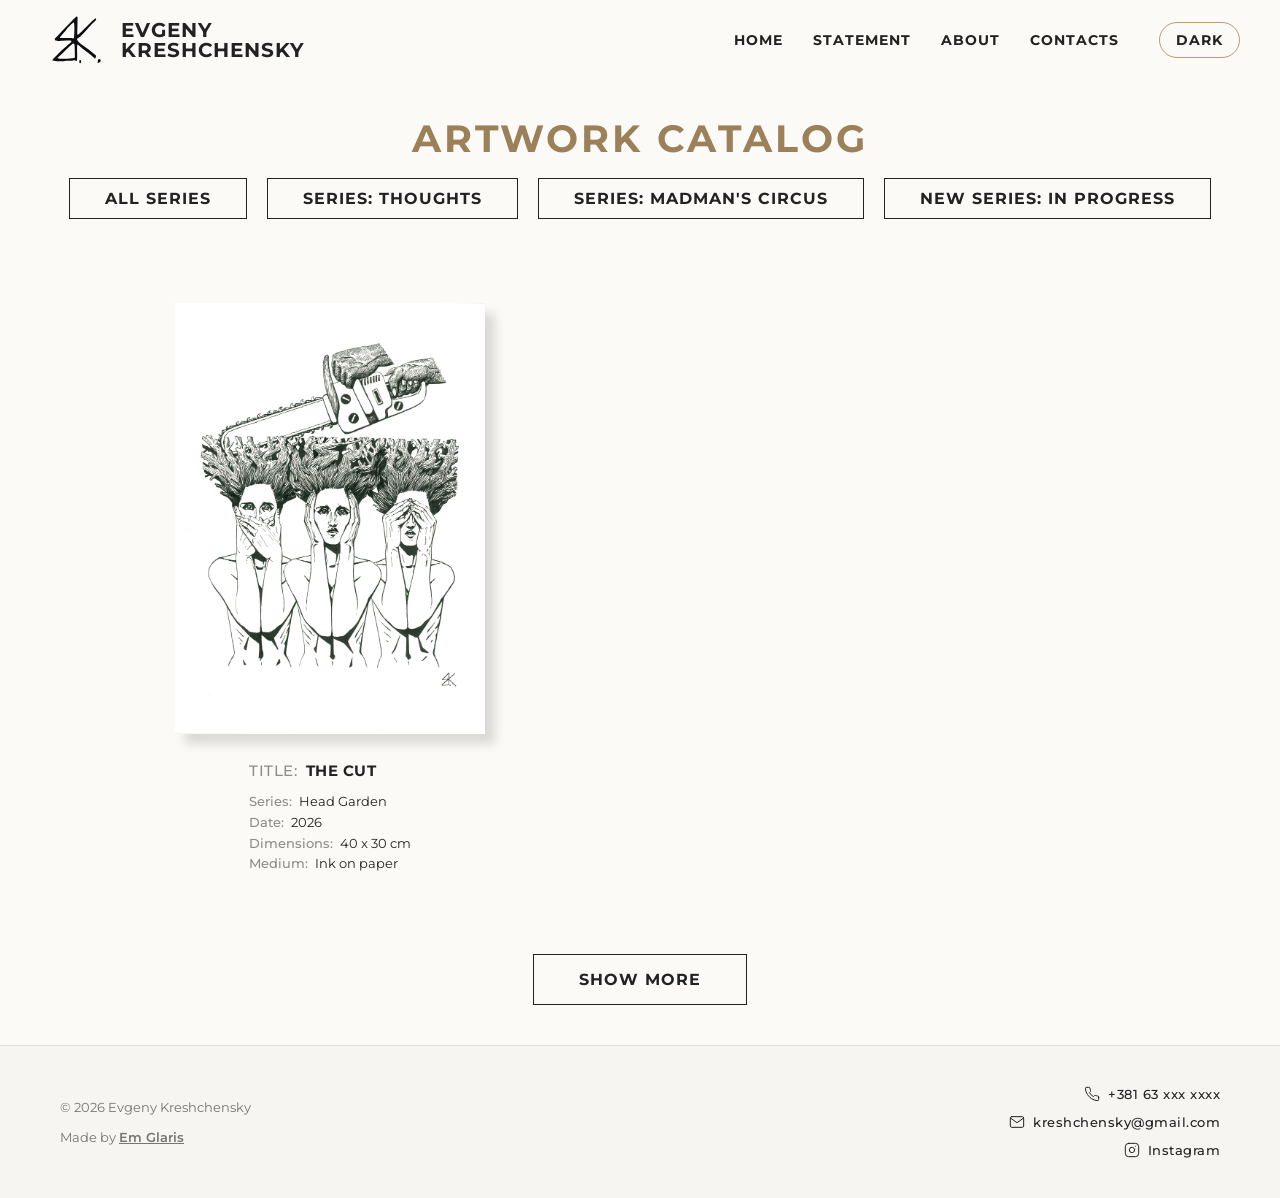
==== commit d76e6354: "feat: create dynamic rendering for artwork cards" ====
--- a/catalog.html
+++ b/catalog.html
@@ -9,6 +9,7 @@
     <link rel="stylesheet" href="css/style.css">
     <link rel="icon" href="https://fav.farm/%F0%9F%96%8B">
     <script src="js/theme.js" defer></script>
+    <script src="js/catalog.js" defer></script>
 </head>
 
 <body>
@@ -43,284 +44,10 @@
             <section class="catalog">
                 <div class="catalog__container">
                     <h1 class="catalog__title">Artwork Catalog</h1>
-                    <div class="catalog__filter filter">
-                        <button type="button" class="filter__btn">All series</button>
-                        <button type="button" class="filter__btn filter__btn--active">Series: Thoughts</button>
-                        <button type="button" class="filter__btn">Series: Madman's Circus</button>
-                        <button type="button" class="filter__btn">New Series: In Progress</button>
-                    </div>
-                    <div class="catalog__grid">
-                        <article class="card">
-                            <div class="card__image-wrapper"><img src="img/drawings/thoughts/afterlife.webp"
-                                    alt="Drawing of Kreshchensky - Arterlife" class="card__image"></div>
-                            <div class="card__content">
-                                <h2 class="card__title"><span class="card__label">Title:</span> Afterlife</h2>
-                                <p class="card__series"><span class="card__label">Series:</span> Thoughts</p>
-                                <p class="card__date"><span class="card__label">Date:</span> 2025</p>
-                                <p class="card__dimensions"><span class="card__label">Dimensions:</span> 21 x 15 cm</p>
-                                <p class="card__medium"><span class="card__label">Medium:</span> Ink on paper</p>
-                            </div>
-                        </article>
-                        <article class="card">
-                            <div class="card__image-wrapper"><img src="img/drawings/thoughts/awakening.webp" alt=""
-                                    class="card__image"></div>
-                            <div class="card__content">
-                                <h2 class="card__title"><span class="card__label">Title:</span> Awakening</h2>
-                                <p class="card__series"><span class="card__label">Series:</span> Thoughts</p>
-                                <p class="card__date"><span class="card__label">Date:</span> 2025</p>
-                                <p class="card__dimensions"><span class="card__label">Dimensions:</span> 21 x 15 cm</p>
-                                <p class="card__medium"><span class="card__label">Medium:</span> Ink on paper</p>
-                            </div>
-                        </article>
-                        <article class="card">
-                            <div class="card__image-wrapper"><img src="img/drawings/thoughts/bounty.webp" alt=""
-                                    class="card__image"></div>
-                            <div class="card__content">
-                                <h2 class="card__title"><span class="card__label">Title:</span> Bounty</h2>
-                                <p class="card__series"><span class="card__label">Series:</span> Thoughts</p>
-                                <p class="card__date"><span class="card__label">Date:</span> 2025</p>
-                                <p class="card__dimensions"><span class="card__label">Dimensions:</span> 21 x 15 cm</p>
-                                <p class="card__medium"><span class="card__label">Medium:</span> Ink on paper</p>
-                            </div>
-                        </article>
-                        <article class="card">
-                            <div class="card__image-wrapper"><img src="img/drawings/thoughts/crossroads.webp" alt=""
-                                    class="card__image"></div>
-                            <div class="card__content">
-                                <h2 class="card__title"><span class="card__label">Title:</span> Crossroads</h2>
-                                <p class="card__series"><span class="card__label">Series:</span> Thoughts</p>
-                                <p class="card__date"><span class="card__label">Date:</span> 2025</p>
-                                <p class="card__dimensions"><span class="card__label">Dimensions:</span> 21 x 15 cm</p>
-                                <p class="card__medium"><span class="card__label">Medium:</span> Ink on paper</p>
-                            </div>
-                        </article>
-                        <article class="card">
-                            <div class="card__image-wrapper"><img src="img/drawings/thoughts/deep.webp" alt=""
-                                    class="card__image"></div>
-                            <div class="card__content">
-                                <h2 class="card__title"><span class="card__label">Title:</span> Deep</h2>
-                                <p class="card__series"><span class="card__label">Series:</span> Thoughts</p>
-                                <p class="card__date"><span class="card__label">Date:</span> 2025</p>
-                                <p class="card__dimensions"><span class="card__label">Dimensions:</span> 21 x 15 cm</p>
-                                <p class="card__medium"><span class="card__label">Medium:</span> Ink on paper</p>
-                            </div>
-                        </article>
-                        <article class="card">
-                            <div class="card__image-wrapper"><img src="img/drawings/thoughts/hidden.webp" alt=""
-                                    class="card__image"></div>
-                            <div class="card__content">
-                                <h2 class="card__title"><span class="card__label">Title:</span> Hidden</h2>
-                                <p class="card__series"><span class="card__label">Series:</span> Thoughts</p>
-                                <p class="card__date"><span class="card__label">Date:</span> 2025</p>
-                                <p class="card__dimensions"><span class="card__label">Dimensions:</span> 21 x 15 cm</p>
-                                <p class="card__medium"><span class="card__label">Medium:</span> Ink on paper</p>
-                            </div>
-                        </article>
-                        <article class="card">
-                            <div class="card__image-wrapper"><img src="img/drawings/thoughts/hideaway.webp" alt=""
-                                    class="card__image"></div>
-                            <div class="card__content">
-                                <h2 class="card__title"><span class="card__label">Title:</span> Hideaway</h2>
-                                <p class="card__series"><span class="card__label">Series:</span> Thoughts</p>
-                                <p class="card__date"><span class="card__label">Date:</span> 2025</p>
-                                <p class="card__dimensions"><span class="card__label">Dimensions:</span> 21 x 15 cm</p>
-                                <p class="card__medium"><span class="card__label">Medium:</span> Ink on paper</p>
-                            </div>
-                        </article>
-                        <article class="card">
-                            <div class="card__image-wrapper"><img src="img/drawings/thoughts/hike.webp" alt=""
-                                    class="card__image"></div>
-                            <div class="card__content">
-                                <h2 class="card__title"><span class="card__label">Title:</span> Hike</h2>
-                                <p class="card__series"><span class="card__label">Series:</span> Thoughts</p>
-                                <p class="card__date"><span class="card__label">Date:</span> 2025</p>
-                                <p class="card__dimensions"><span class="card__label">Dimensions:</span> 21 x 15 cm</p>
-                                <p class="card__medium"><span class="card__label">Medium:</span> Ink on paper</p>
-                            </div>
-                        </article>
-                        <article class="card">
-                            <div class="card__image-wrapper"><img src="img/drawings/thoughts/memory.webp" alt=""
-                                    class="card__image"></div>
-                            <div class="card__content">
-                                <h2 class="card__title"><span class="card__label">Title:</span> Memory</h2>
-                                <p class="card__series"><span class="card__label">Series:</span> Thoughts</p>
-                                <p class="card__date"><span class="card__label">Date:</span> 2025</p>
-                                <p class="card__dimensions"><span class="card__label">Dimensions:</span> 21 x 15 cm</p>
-                                <p class="card__medium"><span class="card__label">Medium:</span> Ink on paper</p>
-                            </div>
-                        </article>
-                        <article class="card">
-                            <div class="card__image-wrapper"><img src="img/drawings/thoughts/ruined.webp" alt=""
-                                    class="card__image"></div>
-                            <div class="card__content">
-                                <h2 class="card__title"><span class="card__label">Title:</span> Ruined</h2>
-                                <p class="card__series"><span class="card__label">Series:</span> Thoughts</p>
-                                <p class="card__date"><span class="card__label">Date:</span> 2025</p>
-                                <p class="card__dimensions"><span class="card__label">Dimensions:</span> 21 x 15 cm</p>
-                                <p class="card__medium"><span class="card__label">Medium:</span> Ink on paper</p>
-                            </div>
-                        </article>
-                        <article class="card">
-                            <div class="card__image-wrapper"><img src="img/drawings/thoughts/saved.webp" alt=""
-                                    class="card__image"></div>
-                            <div class="card__content">
-                                <h2 class="card__title"><span class="card__label">Title:</span> Saved</h2>
-                                <p class="card__series"><span class="card__label">Series:</span> Thoughts</p>
-                                <p class="card__date"><span class="card__label">Date:</span> 2025</p>
-                                <p class="card__dimensions"><span class="card__label">Dimensions:</span> 21 x 15 cm</p>
-                                <p class="card__medium"><span class="card__label">Medium:</span> Ink on paper</p>
-                            </div>
-                        </article>
-                        <article class="card">
-                            <div class="card__image-wrapper"><img src="img/drawings/thoughts/scouts.webp" alt=""
-                                    class="card__image"></div>
-                            <div class="card__content">
-                                <h2 class="card__title"><span class="card__label">Title:</span> Scouts</h2>
-                                <p class="card__series"><span class="card__label">Series:</span> Thoughts</p>
-                                <p class="card__date"><span class="card__label">Date:</span> 2025</p>
-                                <p class="card__dimensions"><span class="card__label">Dimensions:</span> 21 x 15 cm</p>
-                                <p class="card__medium"><span class="card__label">Medium:</span> Ink on paper</p>
-                            </div>
-                        </article>
-                        <article class="card">
-                            <div class="card__image-wrapper"><img src="img/drawings/thoughts/windy.webp" alt=""
-                                    class="card__image"></div>
-                            <div class="card__content">
-                                <h2 class="card__title"><span class="card__label">Title:</span> Windy</h2>
-                                <p class="card__series"><span class="card__label">Series:</span> Thoughts</p>
-                                <p class="card__date"><span class="card__label">Date:</span> 2025</p>
-                                <p class="card__dimensions"><span class="card__label">Dimensions:</span> 21 x 15 cm</p>
-                                <p class="card__medium"><span class="card__label">Medium:</span> Ink on paper</p>
-                            </div>
-                        </article>
-                        <article class="card">
-                            <div class="card__image-wrapper"><img src="img/drawings/madmans-circus/double-trouble.webp"
-                                    alt="" class="card__image"></div>
-                            <div class="card__content">
-                                <h2 class="card__title"><span class="card__label">Title:</span> Double Trouble</h2>
-                                <p class="card__series"><span class="card__label">Series:</span> Madman's Circus</p>
-                                <p class="card__date"><span class="card__label">Date:</span> 2026</p>
-                                <p class="card__dimensions"><span class="card__label">Dimensions:</span> 40 x 30 cm</p>
-                                <p class="card__medium"><span class="card__label">Medium:</span> Ink on paper</p>
-                            </div>
-                        </article>
-                        <article class="card">
-                            <div class="card__image-wrapper"><img src="img/drawings/madmans-circus/last-trick.webp"
-                                    alt="" class="card__image"></div>
-                            <div class="card__content">
-                                <h2 class="card__title"><span class="card__label">Title:</span> Last Trick</h2>
-                                <p class="card__series"><span class="card__label">Series:</span> Madman's Circus</p>
-                                <p class="card__date"><span class="card__label">Date:</span> 2026</p>
-                                <p class="card__dimensions"><span class="card__label">Dimensions:</span> 40 x 30 cm</p>
-                                <p class="card__medium"><span class="card__label">Medium:</span> Ink on paper</p>
-                            </div>
-                        </article>
-                        <article class="card">
-                            <div class="card__image-wrapper"><img src="img/drawings/madmans-circus/triple-bark.webp"
-                                    alt="" class="card__image"></div>
-                            <div class="card__content">
-                                <h2 class="card__title"><span class="card__label">Title:</span> Triple Bark</h2>
-                                <p class="card__series"><span class="card__label">Series:</span> Madman's Circus</p>
-                                <p class="card__date"><span class="card__label">Date:</span> 2026</p>
-                                <p class="card__dimensions"><span class="card__label">Dimensions:</span> 40 x 30 cm</p>
-                                <p class="card__medium"><span class="card__label">Medium:</span> Ink on paper</p>
-                            </div>
-                        </article>
-                        <article class="card">
-                            <div class="card__image-wrapper"><img src="img/drawings/madmans-circus/solo-for-two.webp"
-                                    alt="" class="card__image"></div>
-                            <div class="card__content">
-                                <h2 class="card__title"><span class="card__label">Title:</span> Solo for Two</h2>
-                                <p class="card__series"><span class="card__label">Series:</span> Madman's Circus</p>
-                                <p class="card__date"><span class="card__label">Date:</span> 2026</p>
-                                <p class="card__dimensions"><span class="card__label">Dimensions:</span> 40 x 30 cm</p>
-                                <p class="card__medium"><span class="card__label">Medium:</span> Ink on paper</p>
-                            </div>
-                        </article>
-                        <article class="card">
-                            <div class="card__image-wrapper"><img src="img/drawings/madmans-circus/kiss-me.webp" alt=""
-                                    class="card__image"></div>
-                            <div class="card__content">
-                                <h2 class="card__title"><span class="card__label">Title:</span> Kiss Me</h2>
-                                <p class="card__series"><span class="card__label">Series:</span> Madman's Circus</p>
-                                <p class="card__date"><span class="card__label">Date:</span> 2026</p>
-                                <p class="card__dimensions"><span class="card__label">Dimensions:</span> 40 x 30 cm</p>
-                                <p class="card__medium"><span class="card__label">Medium:</span> Ink on paper</p>
-                            </div>
-                        </article>
-                        <article class="card">
-                            <div class="card__image-wrapper"><img src="img/drawings/madmans-circus/head-count.webp"
-                                    alt="" class="card__image"></div>
-                            <div class="card__content">
-                                <h2 class="card__title"><span class="card__label">Title:</span> Head Count</h2>
-                                <p class="card__series"><span class="card__label">Series:</span> Madman's Circus</p>
-                                <p class="card__date"><span class="card__label">Date:</span> 2026</p>
-                                <p class="card__dimensions"><span class="card__label">Dimensions:</span> 40 x 30 cm</p>
-                                <p class="card__medium"><span class="card__label">Medium:</span> Ink on paper</p>
-                            </div>
-                        </article>
-                        <article class="card">
-                            <div class="card__image-wrapper"><img src="img/drawings/head-garden/the-cut.webp" alt=""
-                                    class="card__image"></div>
-                            <div class="card__content">
-                                <h2 class="card__title"><span class="card__label">Title:</span> The Cut</h2>
-                                <p class="card__series"><span class="card__label">Series:</span> Head Garden</p>
-                                <p class="card__date"><span class="card__label">Date:</span> 2026</p>
-                                <p class="card__dimensions"><span class="card__label">Dimensions:</span> 40 x 30 cm</p>
-                                <p class="card__medium"><span class="card__label">Medium:</span> Ink on paper</p>
-                            </div>
-                        </article>
-                        <article class="card">
-                            <div class="card__image-wrapper"><img src="img/drawings/head-garden/seach-red-flags.webp"
-                                    alt="" class="card__image"></div>
-                            <div class="card__content">
-                                <h2 class="card__title"><span class="card__label">Title:</span> Seach Red Flags</h2>
-                                <p class="card__series"><span class="card__label">Series:</span> Head Garden</p>
-                                <p class="card__date"><span class="card__label">Date:</span> 2025</p>
-                                <p class="card__dimensions"><span class="card__label">Dimensions:</span> 40 x 30 cm</p>
-                                <p class="card__medium"><span class="card__label">Medium:</span> Ink on paper</p>
-                            </div>
-                        </article>
-                        <article class="card">
-                            <div class="card__image-wrapper"><img src="img/drawings/head-garden/self-consuming.webp"
-                                    alt="" class="card__image"></div>
-                            <div class="card__content">
-                                <h2 class="card__title"><span class="card__label">Title:</span> Self-consuming</h2>
-                                <p class="card__series"><span class="card__label">Series:</span> Head Garden</p>
-                                <p class="card__date"><span class="card__label">Date:</span> 2025</p>
-                                <p class="card__dimensions"><span class="card__label">Dimensions:</span> 40 x 30 cm</p>
-                                <p class="card__medium"><span class="card__label">Medium:</span> Ink on paper</p>
-                            </div>
-                        </article>
-                        <article class="card">
-                            <div class="card__image-wrapper"><img src="img/drawings/cyberfreaks/cyberfreaks.webp" alt=""
-                                    class="card__image">
-                            </div>
-                            <div class="card__content">
-                                <h2 class="card__title"><span class="card__label">Title:</span> Cyberfreaks</h2>
-                                <p class="card__series"><span class="card__label">Series:</span> Cyberfreaks</p>
-                                <p class="card__date"><span class="card__label">Date:</span> 2025</p>
-                                <p class="card__dimensions"><span class="card__label">Dimensions:</span> 40 x 30 cm</p>
-                                <p class="card__medium"><span class="card__label">Medium:</span> Ink on paper</p>
-                            </div>
-                        </article>
-                        <article class="card">
-                            <div class="card__image-wrapper"><img
-                                    src="img/drawings/elemental-force/harnessing-lightning.webp" alt=""
-                                    class="card__image"></div>
-                            <div class="card__content">
-                                <h2 class="card__title"><span class="card__label">Title:</span> Harnessing Lightning
-                                </h2>
-                                <p class="card__series"><span class="card__label">Series:</span> Elemental Force</p>
-                                <p class="card__date"><span class="card__label">Date:</span> 2025</p>
-                                <p class="card__dimensions"><span class="card__label">Dimensions:</span> 40 x 30 cm</p>
-                                <p class="card__medium"><span class="card__label">Medium:</span> Ink on paper</p>
-                            </div>
-                        </article>
-                    </div>
+                    <div class="catalog__filter filter"></div>
+                    <div class="catalog__grid"></div>
                     <button type="button" class="catalog__more-btn">Show More</button>
                 </div>
-
             </section>
         </main>
         <footer class="footer">
--- a/css/style.css
+++ b/css/style.css
@@ -496,7 +496,6 @@
 
 .catalog {
     padding: 80px 0px 40px;
-    /* background: var(--bg-paper) */
 }
 
 .catalog__container {
@@ -562,7 +561,6 @@
 .card__image-wrapper {
     width: auto;
     max-width: 100%;
-    height: 66vh;
     max-height: 66vh;
     aspect-ratio: 17 / 24;
     box-sizing: border-box;
@@ -831,7 +829,6 @@
     }
 
     .card__image-wrapper {
-        height: 55vh;
         max-height: 55vh;
     }
 }
@@ -856,7 +853,6 @@
     }
 
     .card__image-wrapper {
-        height: 45vh;
         max-height: 45vh;
         padding: 16px 16px 0;
     }
@@ -883,7 +879,6 @@
     }
 
     .card__image-wrapper {
-        height: 55vh;
         max-height: 55vh;
         padding: 16px 16px 0;
     }
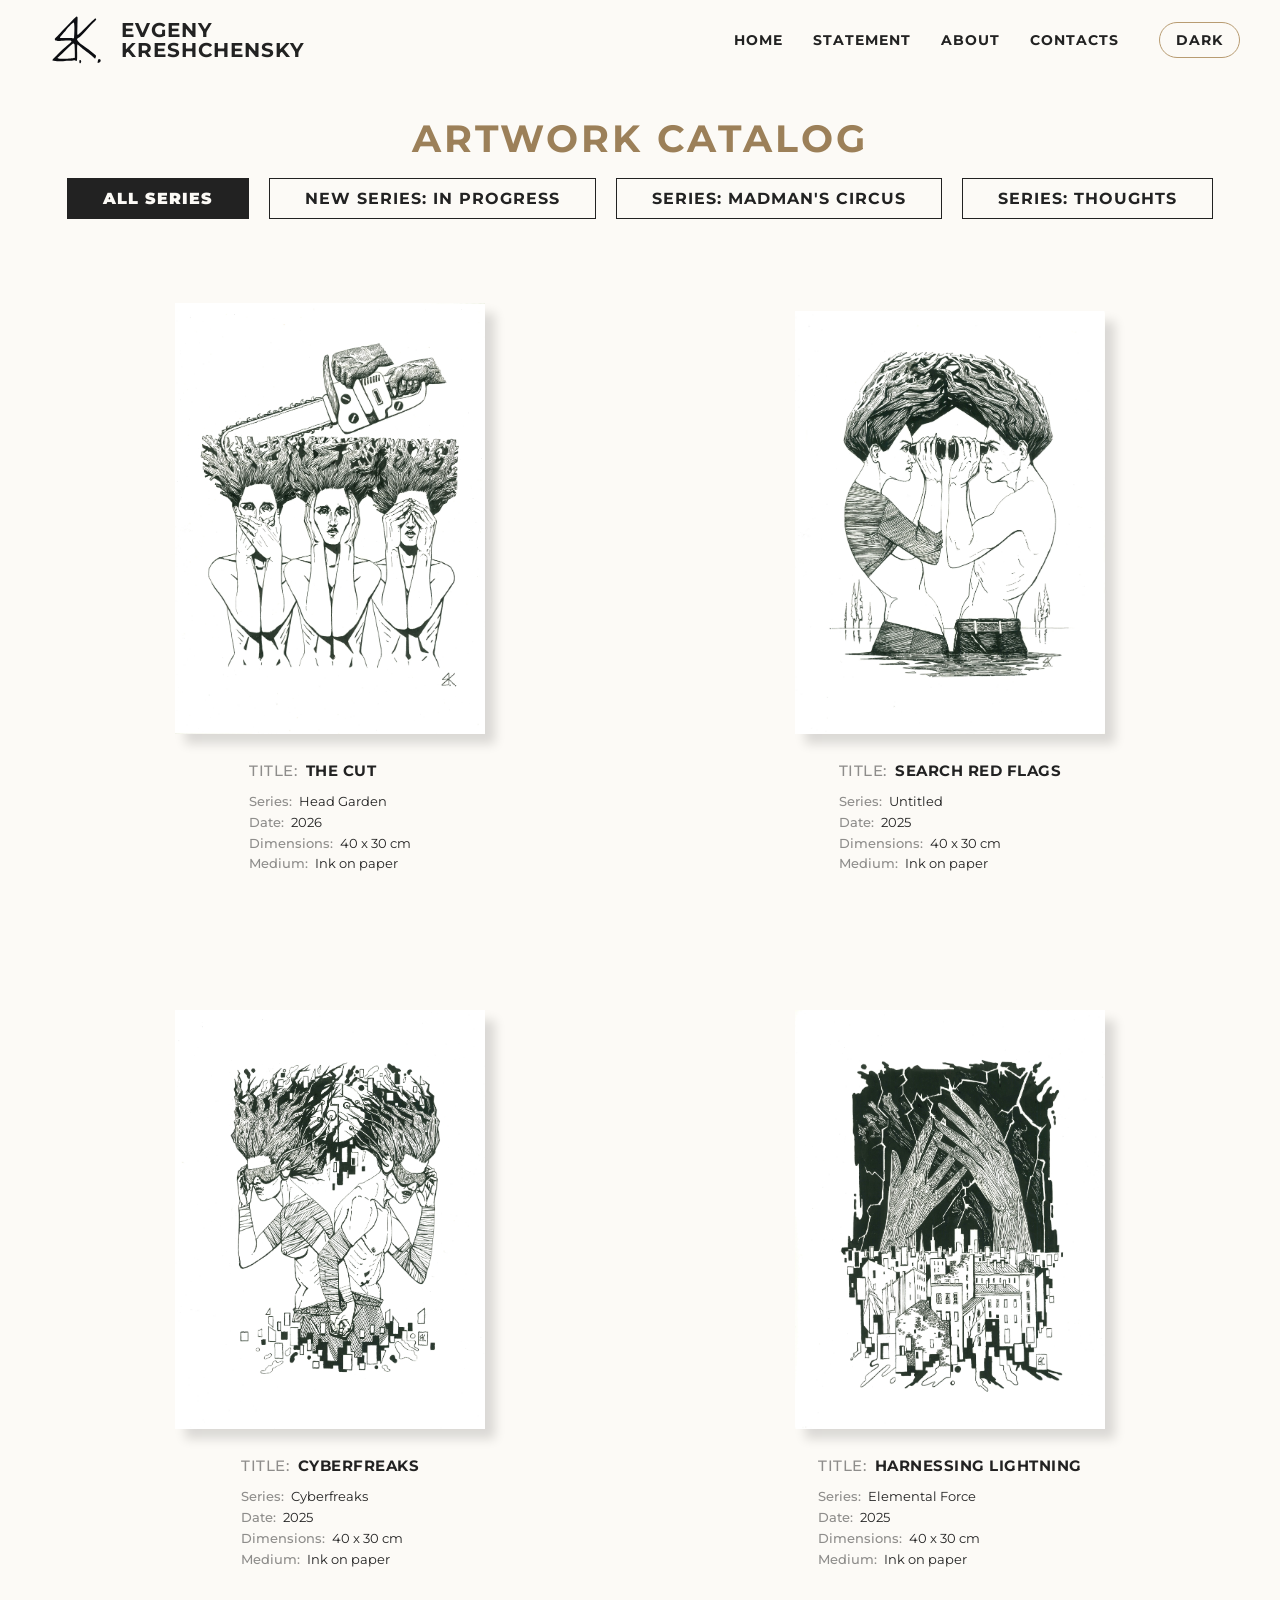
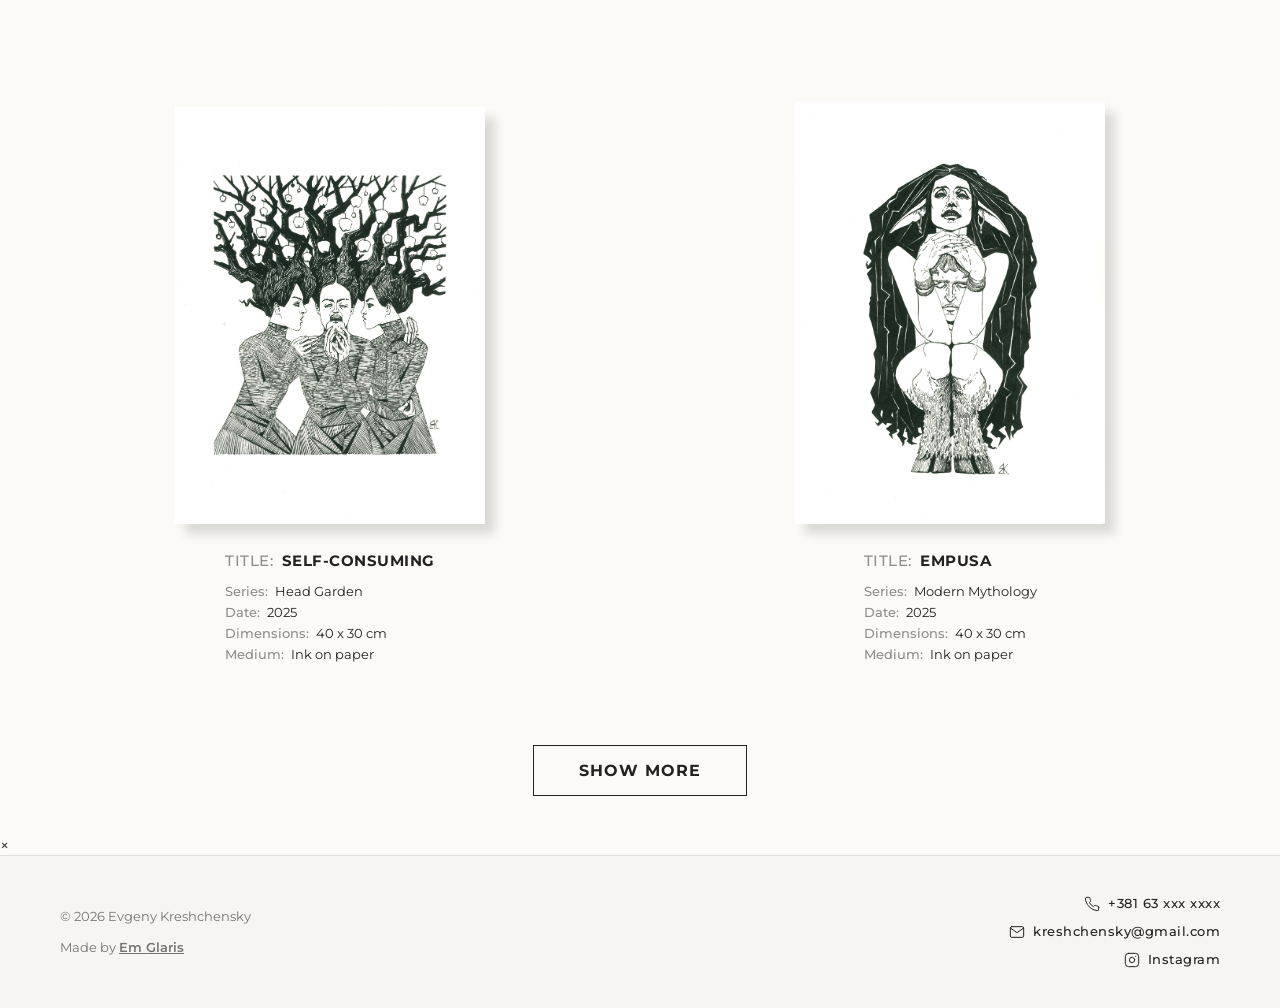
==== commit d4e62aa4: "chore: add new image and update artwork sorting order" ====
--- a/catalog.html
+++ b/catalog.html
@@ -49,6 +49,13 @@
                     <button type="button" class="catalog__more-btn">Show More</button>
                 </div>
             </section>
+            <div class="modal" id="artworkModal">
+                <div class="modal__overlay"></div>
+                <div class="modal__window">
+                    <button type="button" class="modal__close" aria-label="Close">×</button>
+                    <div class="modal__content"></div>
+                </div>
+            </div>
         </main>
         <footer class="footer">
             <div class="footer__container">
--- a/css/style.css
+++ b/css/style.css
@@ -537,10 +537,16 @@
 }
 
 .filter__btn:hover {
+    border-color: var(--accent-bronze);
+    color: var(--accent-bronze);
+
+}
+
+.filter__btn--active {
     background-color: var(--main-text);
     color: var(--main-bg);
-}
-
+    font-weight: 900;
+}
 
 /* === cards === */
 
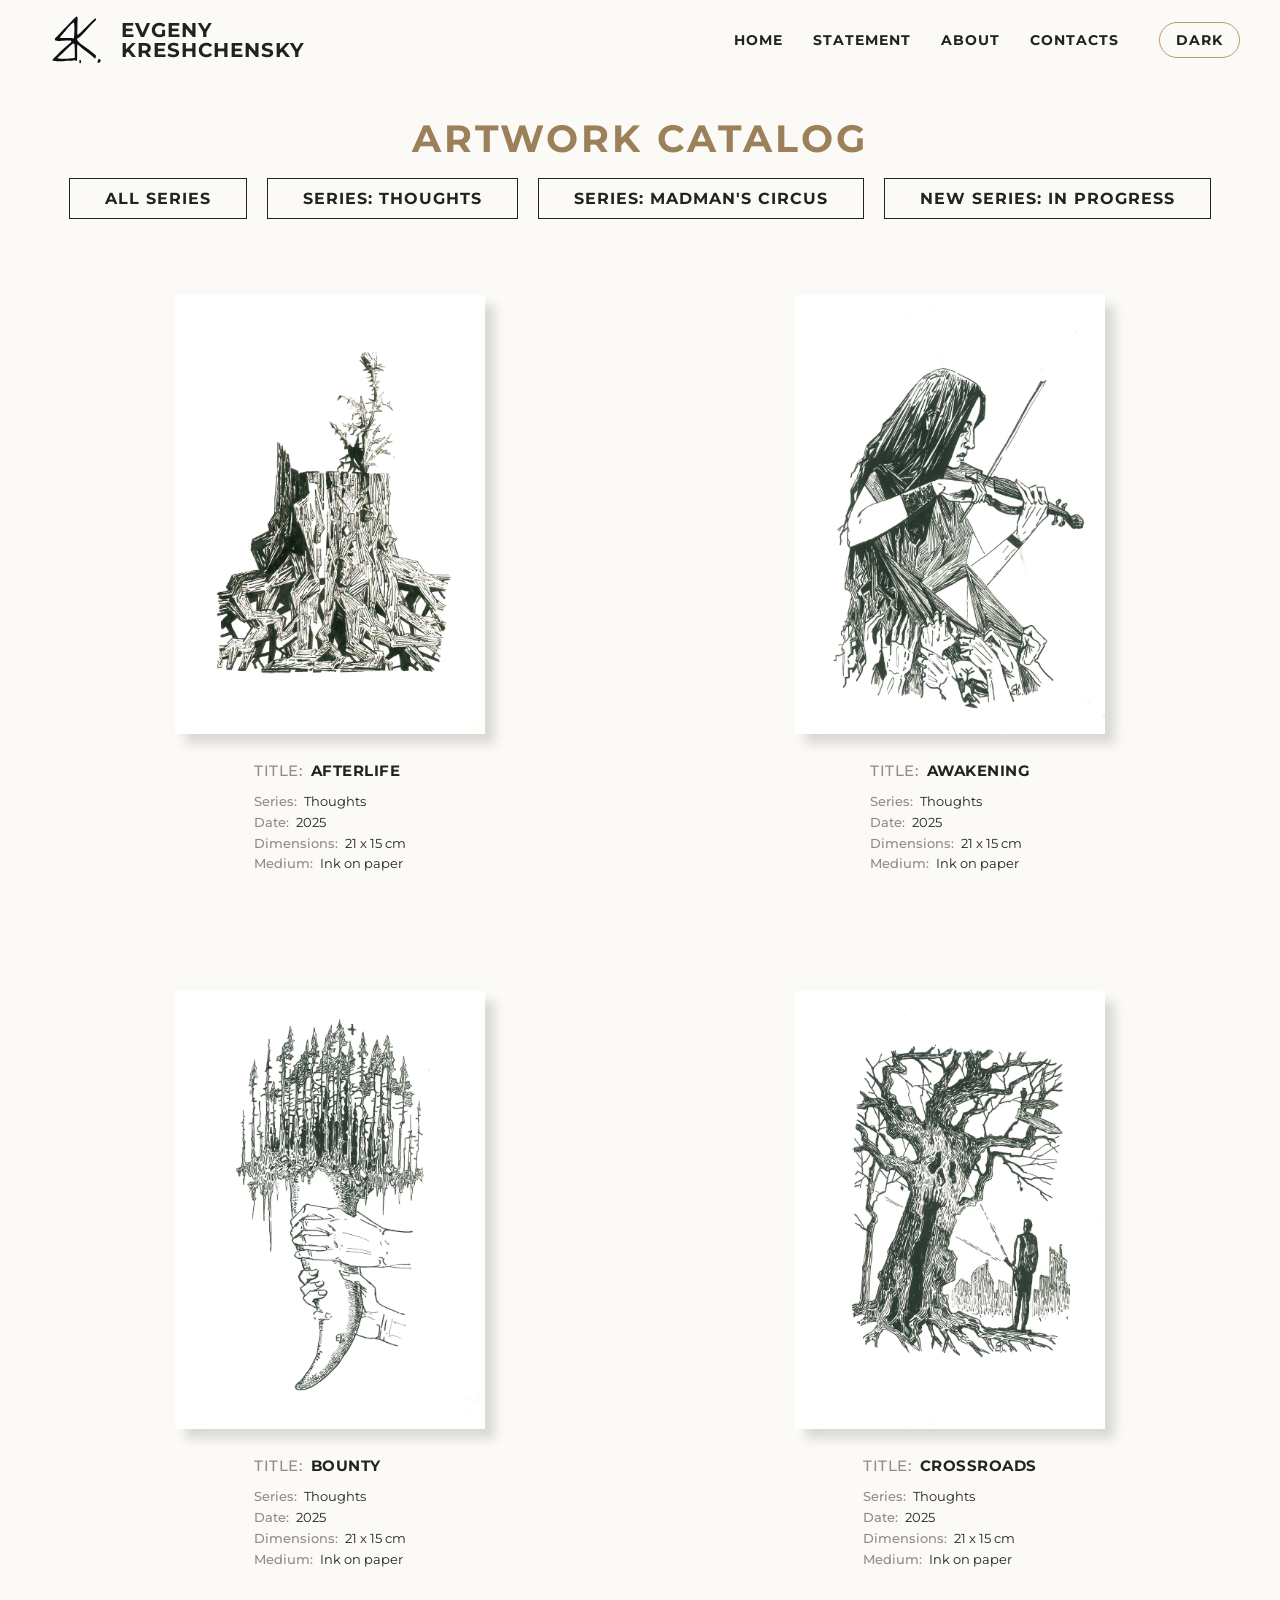
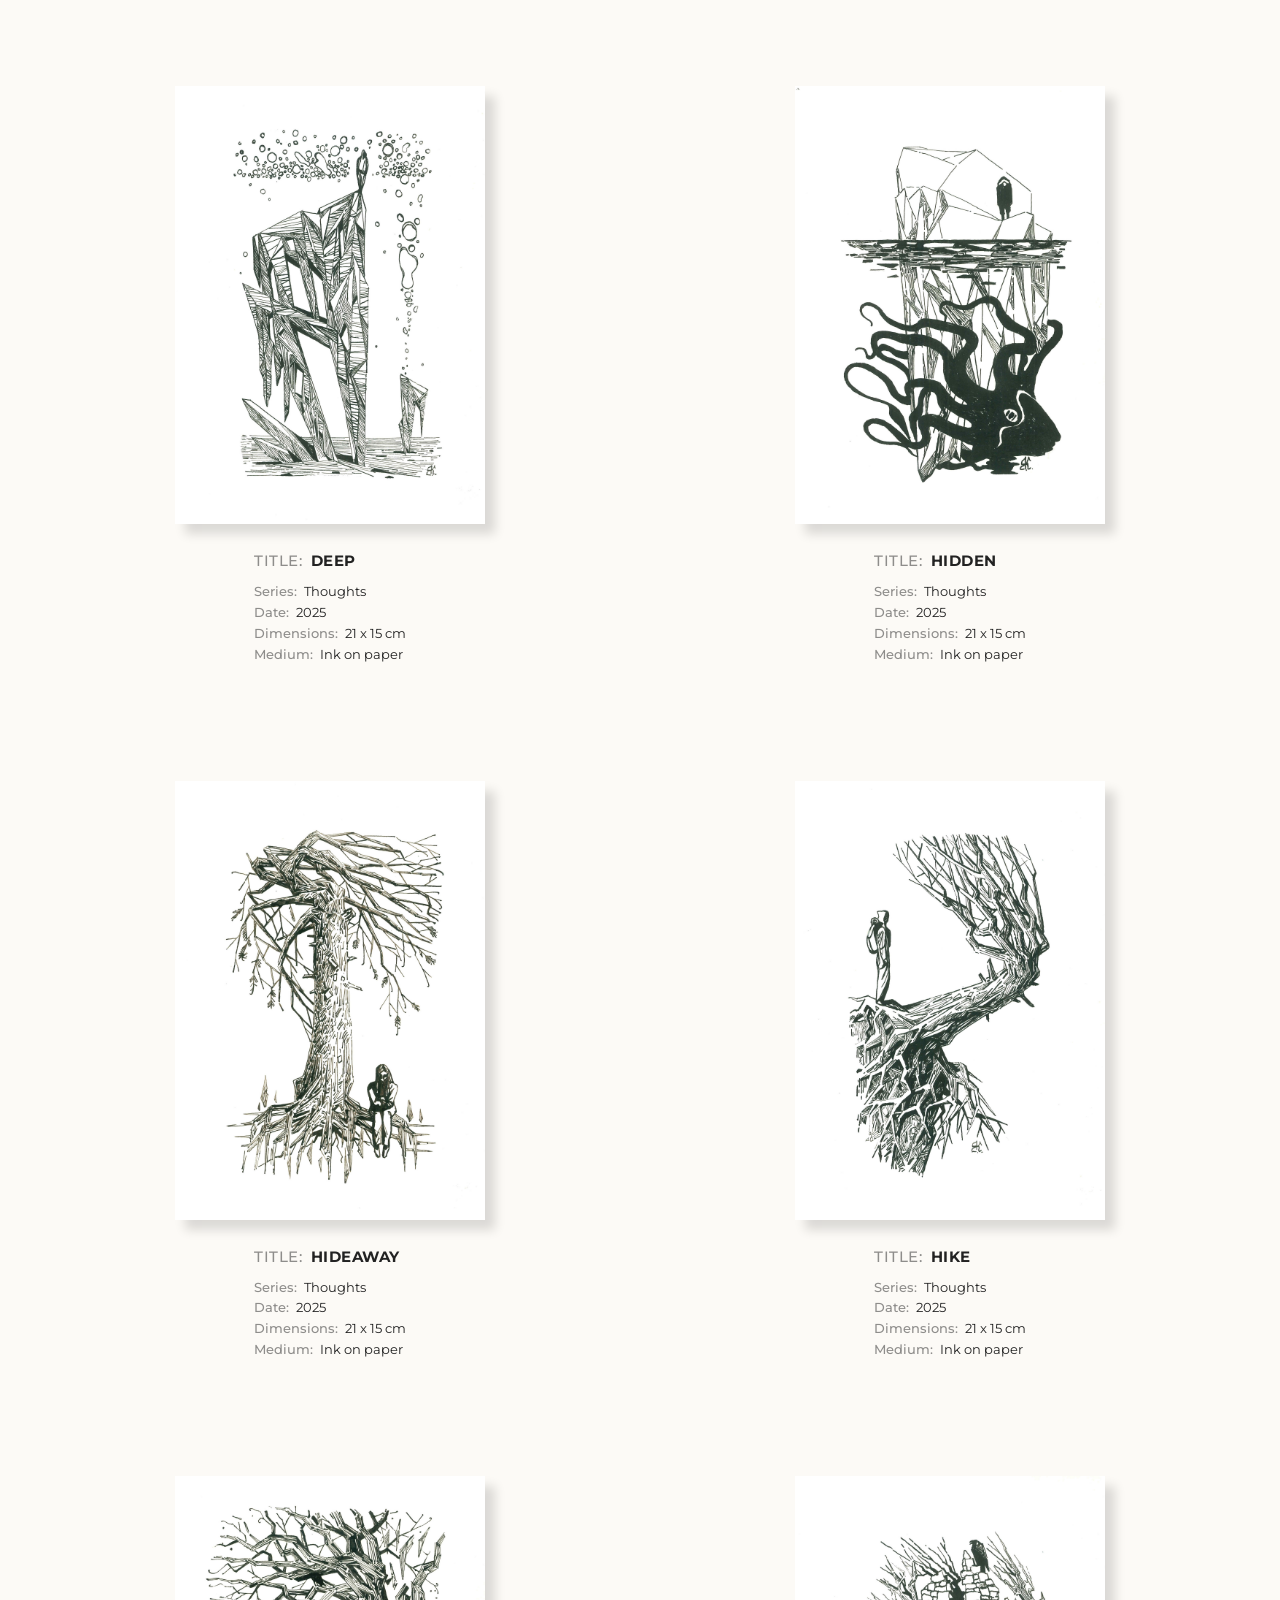
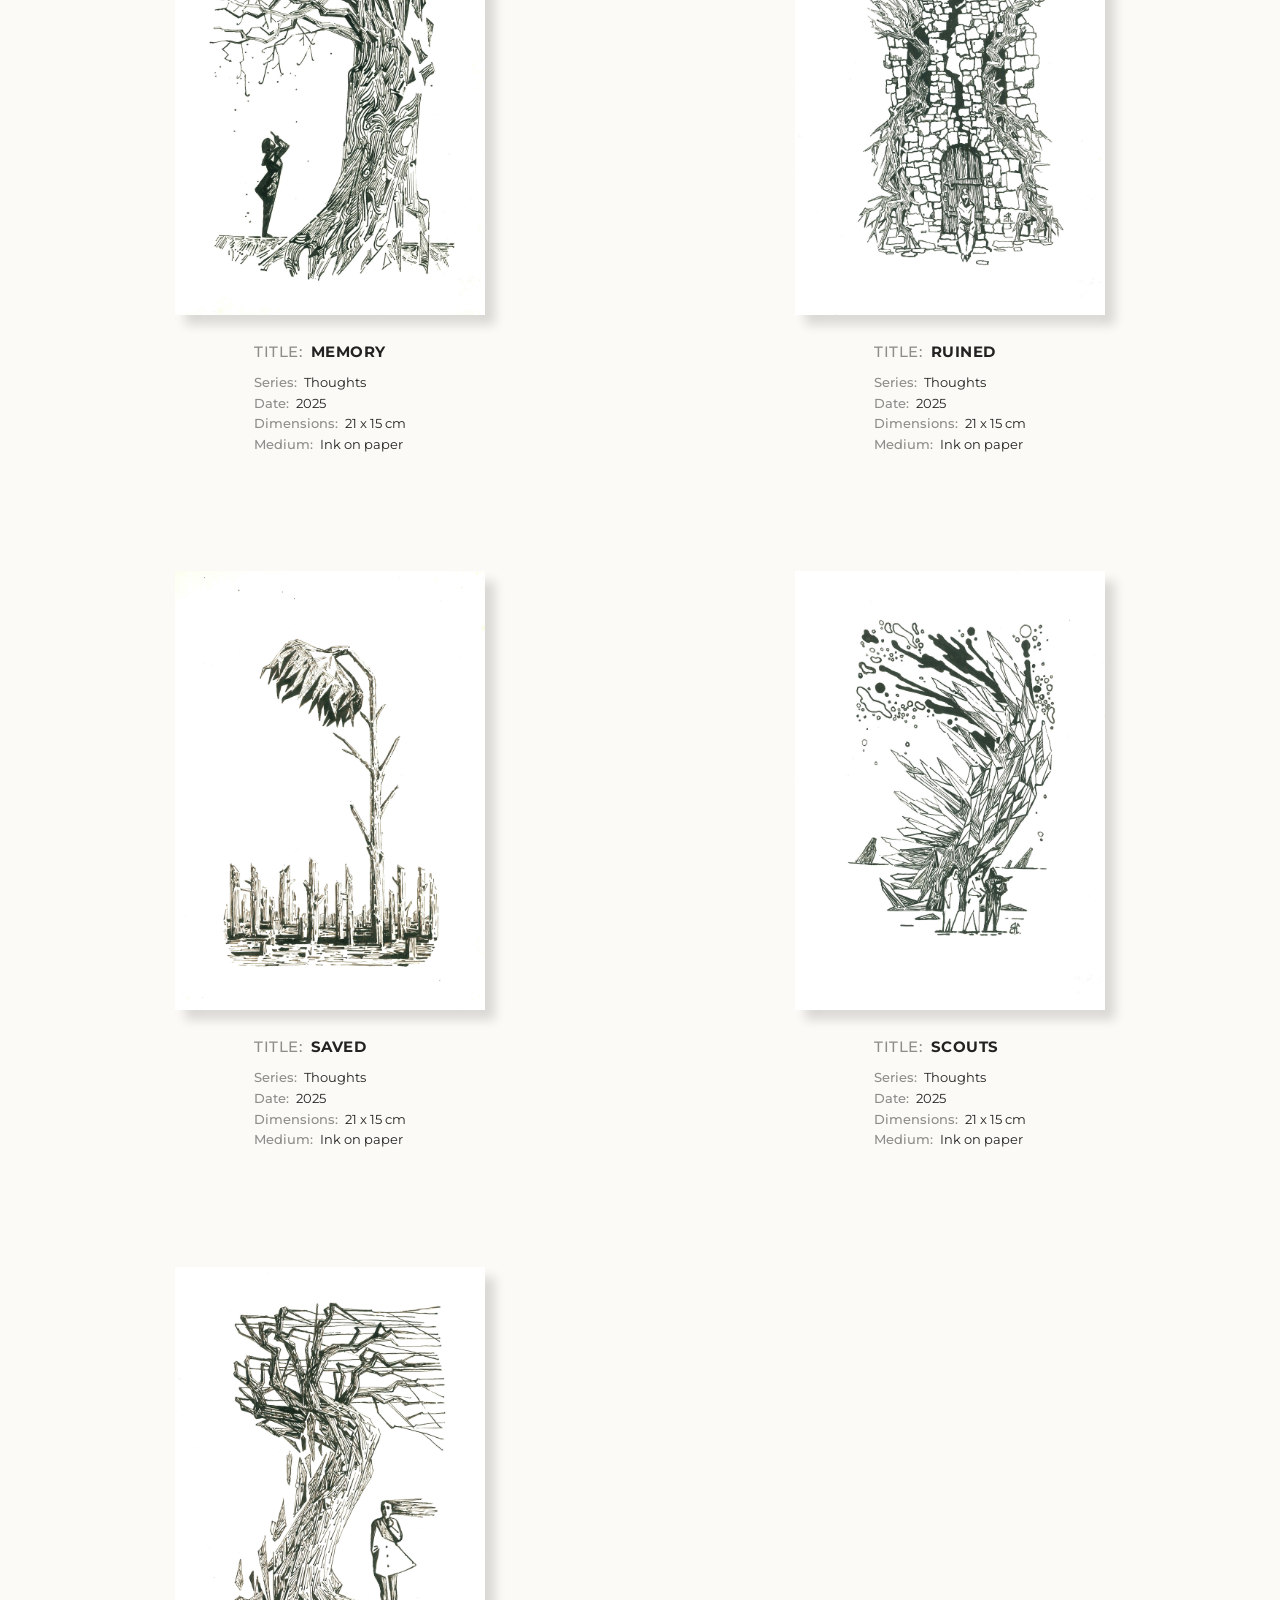
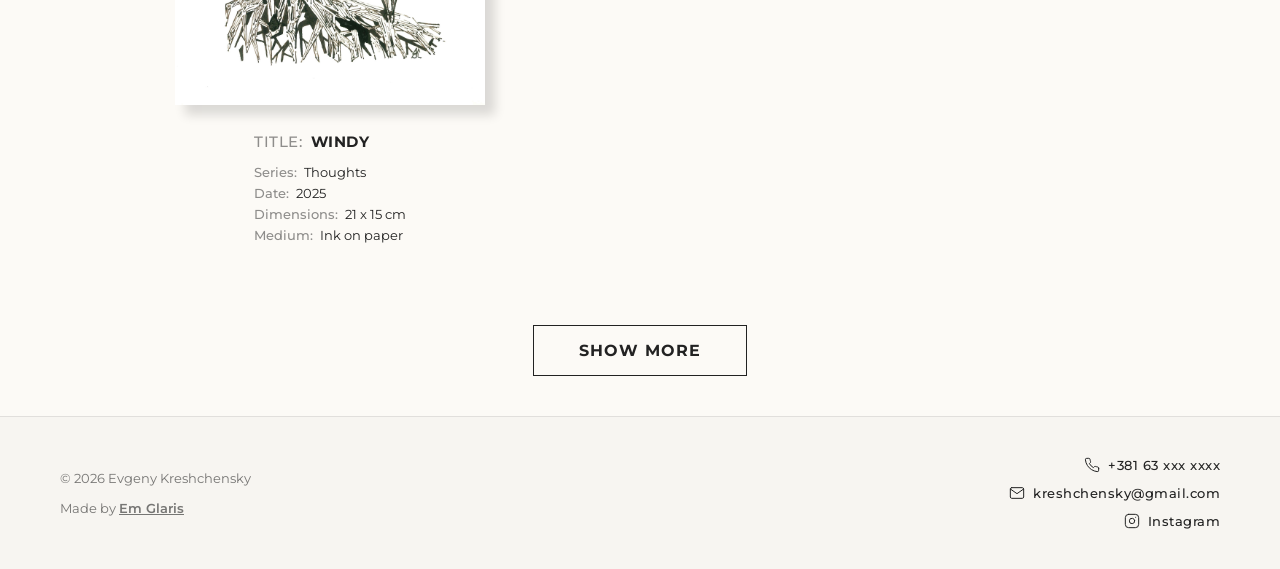
==== commit b14c5ad0: "Merge d03352f44f791ff8e0328ddabcc3ccc4d8434603 into 7c331dccf61df99c84565ba723b9b98c0bc2321e" ====
--- a/catalog.html
+++ b/catalog.html
@@ -9,7 +9,6 @@
     <link rel="stylesheet" href="css/style.css">
     <link rel="icon" href="https://fav.farm/%F0%9F%96%8B">
     <script src="js/theme.js" defer></script>
-    <script src="js/catalog.js" defer></script>
 </head>
 
 <body>
@@ -44,18 +43,161 @@
             <section class="catalog">
                 <div class="catalog__container">
                     <h1 class="catalog__title">Artwork Catalog</h1>
-                    <div class="catalog__filter filter"></div>
-                    <div class="catalog__grid"></div>
+                    <div class="catalog__filter filter">
+                        <button type="button" class="filter__btn">All series</button>
+                        <button type="button" class="filter__btn filter__btn--active">Series: Thoughts</button>
+                        <button type="button" class="filter__btn">Series: Madman's Circus</button>
+                        <button type="button" class="filter__btn">New Series: In Progress</button>
+                    </div>
+                    <div class="catalog__grid">
+                        <article class="card">
+                            <div class="card__image-wrapper"><img src="img/thoughts-afterlife.jpg" alt=""
+                                    class="card__image"></div>
+                            <div class="card__content">
+                                <h2 class="card__title"><span class="card__label">Title:</span> Afterlife</h2>
+                                <p class="card__series"><span class="card__label">Series:</span> Thoughts</p>
+                                <p class="card__date"><span class="card__label">Date:</span> 2025</p>
+                                <p class="card__dimensions"><span class="card__label">Dimensions:</span> 21 x 15 cm</p>
+                                <p class="card__medium"><span class="card__label">Medium:</span> Ink on paper</p>
+                            </div>
+                        </article>
+                        <article class="card">
+                            <div class="card__image-wrapper"><img src="img/thoughts-awakening.jpg" alt=""
+                                    class="card__image"></div>
+                            <div class="card__content">
+                                <h2 class="card__title"><span class="card__label">Title:</span> Awakening</h2>
+                                <p class="card__series"><span class="card__label">Series:</span> Thoughts</p>
+                                <p class="card__date"><span class="card__label">Date:</span> 2025</p>
+                                <p class="card__dimensions"><span class="card__label">Dimensions:</span> 21 x 15 cm</p>
+                                <p class="card__medium"><span class="card__label">Medium:</span> Ink on paper</p>
+                            </div>
+                        </article>
+                        <article class="card">
+                            <div class="card__image-wrapper"><img src="img/thoughts-bounty.jpg" alt=""
+                                    class="card__image"></div>
+                            <div class="card__content">
+                                <h2 class="card__title"><span class="card__label">Title:</span> Bounty</h2>
+                                <p class="card__series"><span class="card__label">Series:</span> Thoughts</p>
+                                <p class="card__date"><span class="card__label">Date:</span> 2025</p>
+                                <p class="card__dimensions"><span class="card__label">Dimensions:</span> 21 x 15 cm</p>
+                                <p class="card__medium"><span class="card__label">Medium:</span> Ink on paper</p>
+                            </div>
+                        </article>
+                        <article class="card">
+                            <div class="card__image-wrapper"><img src="img/thoughts-crossroads.jpg" alt=""
+                                    class="card__image"></div>
+                            <div class="card__content">
+                                <h2 class="card__title"><span class="card__label">Title:</span> Crossroads</h2>
+                                <p class="card__series"><span class="card__label">Series:</span> Thoughts</p>
+                                <p class="card__date"><span class="card__label">Date:</span> 2025</p>
+                                <p class="card__dimensions"><span class="card__label">Dimensions:</span> 21 x 15 cm</p>
+                                <p class="card__medium"><span class="card__label">Medium:</span> Ink on paper</p>
+                            </div>
+                        </article>
+                        <article class="card">
+                            <div class="card__image-wrapper"><img src="img/thoughts-deep.jpg" alt=""
+                                    class="card__image"></div>
+                            <div class="card__content">
+                                <h2 class="card__title"><span class="card__label">Title:</span> Deep</h2>
+                                <p class="card__series"><span class="card__label">Series:</span> Thoughts</p>
+                                <p class="card__date"><span class="card__label">Date:</span> 2025</p>
+                                <p class="card__dimensions"><span class="card__label">Dimensions:</span> 21 x 15 cm</p>
+                                <p class="card__medium"><span class="card__label">Medium:</span> Ink on paper</p>
+                            </div>
+                        </article>
+                        <article class="card">
+                            <div class="card__image-wrapper"><img src="img/thoughts-hidden.jpg" alt=""
+                                    class="card__image"></div>
+                            <div class="card__content">
+                                <h2 class="card__title"><span class="card__label">Title:</span> Hidden</h2>
+                                <p class="card__series"><span class="card__label">Series:</span> Thoughts</p>
+                                <p class="card__date"><span class="card__label">Date:</span> 2025</p>
+                                <p class="card__dimensions"><span class="card__label">Dimensions:</span> 21 x 15 cm</p>
+                                <p class="card__medium"><span class="card__label">Medium:</span> Ink on paper</p>
+                            </div>
+                        </article>
+                        <article class="card">
+                            <div class="card__image-wrapper"><img src="img/thoughts-hideaway.jpg" alt=""
+                                    class="card__image"></div>
+                            <div class="card__content">
+                                <h2 class="card__title"><span class="card__label">Title:</span> Hideaway</h2>
+                                <p class="card__series"><span class="card__label">Series:</span> Thoughts</p>
+                                <p class="card__date"><span class="card__label">Date:</span> 2025</p>
+                                <p class="card__dimensions"><span class="card__label">Dimensions:</span> 21 x 15 cm</p>
+                                <p class="card__medium"><span class="card__label">Medium:</span> Ink on paper</p>
+                            </div>
+                        </article>
+                        <article class="card">
+                            <div class="card__image-wrapper"><img src="img/thoughts-hike.jpg" alt=""
+                                    class="card__image"></div>
+                            <div class="card__content">
+                                <h2 class="card__title"><span class="card__label">Title:</span> Hike</h2>
+                                <p class="card__series"><span class="card__label">Series:</span> Thoughts</p>
+                                <p class="card__date"><span class="card__label">Date:</span> 2025</p>
+                                <p class="card__dimensions"><span class="card__label">Dimensions:</span> 21 x 15 cm</p>
+                                <p class="card__medium"><span class="card__label">Medium:</span> Ink on paper</p>
+                            </div>
+                        </article>
+                        <article class="card">
+                            <div class="card__image-wrapper"><img src="img/thoughts-memory.jpg" alt=""
+                                    class="card__image"></div>
+                            <div class="card__content">
+                                <h2 class="card__title"><span class="card__label">Title:</span> Memory</h2>
+                                <p class="card__series"><span class="card__label">Series:</span> Thoughts</p>
+                                <p class="card__date"><span class="card__label">Date:</span> 2025</p>
+                                <p class="card__dimensions"><span class="card__label">Dimensions:</span> 21 x 15 cm</p>
+                                <p class="card__medium"><span class="card__label">Medium:</span> Ink on paper</p>
+                            </div>
+                        </article>
+                        <article class="card">
+                            <div class="card__image-wrapper"><img src="img/thoughts-ruined.jpg" alt=""
+                                    class="card__image"></div>
+                            <div class="card__content">
+                                <h2 class="card__title"><span class="card__label">Title:</span> Ruined</h2>
+                                <p class="card__series"><span class="card__label">Series:</span> Thoughts</p>
+                                <p class="card__date"><span class="card__label">Date:</span> 2025</p>
+                                <p class="card__dimensions"><span class="card__label">Dimensions:</span> 21 x 15 cm</p>
+                                <p class="card__medium"><span class="card__label">Medium:</span> Ink on paper</p>
+                            </div>
+                        </article>
+                        <article class="card">
+                            <div class="card__image-wrapper"><img src="img/thoughts-saved.jpg" alt=""
+                                    class="card__image"></div>
+                            <div class="card__content">
+                                <h2 class="card__title"><span class="card__label">Title:</span> Saved</h2>
+                                <p class="card__series"><span class="card__label">Series:</span> Thoughts</p>
+                                <p class="card__date"><span class="card__label">Date:</span> 2025</p>
+                                <p class="card__dimensions"><span class="card__label">Dimensions:</span> 21 x 15 cm</p>
+                                <p class="card__medium"><span class="card__label">Medium:</span> Ink on paper</p>
+                            </div>
+                        </article>
+                        <article class="card">
+                            <div class="card__image-wrapper"><img src="img/thoughts-scouts.jpg" alt=""
+                                    class="card__image"></div>
+                            <div class="card__content">
+                                <h2 class="card__title"><span class="card__label">Title:</span> Scouts</h2>
+                                <p class="card__series"><span class="card__label">Series:</span> Thoughts</p>
+                                <p class="card__date"><span class="card__label">Date:</span> 2025</p>
+                                <p class="card__dimensions"><span class="card__label">Dimensions:</span> 21 x 15 cm</p>
+                                <p class="card__medium"><span class="card__label">Medium:</span> Ink on paper</p>
+                            </div>
+                        </article>
+                        <article class="card">
+                            <div class="card__image-wrapper"><img src="img/thoughts-windy.jpg" alt=""
+                                    class="card__image"></div>
+                            <div class="card__content">
+                                <h2 class="card__title"><span class="card__label">Title:</span> Windy</h2>
+                                <p class="card__series"><span class="card__label">Series:</span> Thoughts</p>
+                                <p class="card__date"><span class="card__label">Date:</span> 2025</p>
+                                <p class="card__dimensions"><span class="card__label">Dimensions:</span> 21 x 15 cm</p>
+                                <p class="card__medium"><span class="card__label">Medium:</span> Ink on paper</p>
+                            </div>
+                        </article>
+                    </div>
                     <button type="button" class="catalog__more-btn">Show More</button>
                 </div>
+
             </section>
-            <div class="modal" id="artworkModal">
-                <div class="modal__overlay"></div>
-                <div class="modal__window">
-                    <button type="button" class="modal__close" aria-label="Close">×</button>
-                    <div class="modal__content"></div>
-                </div>
-            </div>
         </main>
         <footer class="footer">
             <div class="footer__container">
--- a/css/style.css
+++ b/css/style.css
@@ -6,7 +6,7 @@
     --main-title: #9c8059;
     --accent-bronze: #b89c72;
     --accent-hover: #9c8059;
-    --bg-paper: url('../img/hero-bg-light.webp') no-repeat center / cover;
+    --bg-paper: url('../img/hero-bg-light.jpg') no-repeat center / cover;
     --card-shadow: rgba(0, 0, 0, 0.2);
     --header-h: 100px;
 }
@@ -15,7 +15,7 @@
     --main-bg: #1a1a1a;
     --main-text: #f5f5f5;
     --accent-hover: #d4bc98;
-    --bg-paper: url('../img/hero-bg-dark.webp') no-repeat center / cover;
+    --bg-paper: url('../img/hero-bg-dark.jpg') no-repeat center / cover;
     --card-shadow: rgba(0, 0, 0, 0.6);
 }
 
@@ -537,16 +537,10 @@
 }
 
 .filter__btn:hover {
-    border-color: var(--accent-bronze);
-    color: var(--accent-bronze);
-
-}
-
-.filter__btn--active {
     background-color: var(--main-text);
     color: var(--main-bg);
-    font-weight: 900;
-}
+}
+
 
 /* === cards === */
 
@@ -573,8 +567,6 @@
     padding: 20px 20px 0;
     display: flex;
     align-items: flex-end;
-
-
 }
 
 .card__image {
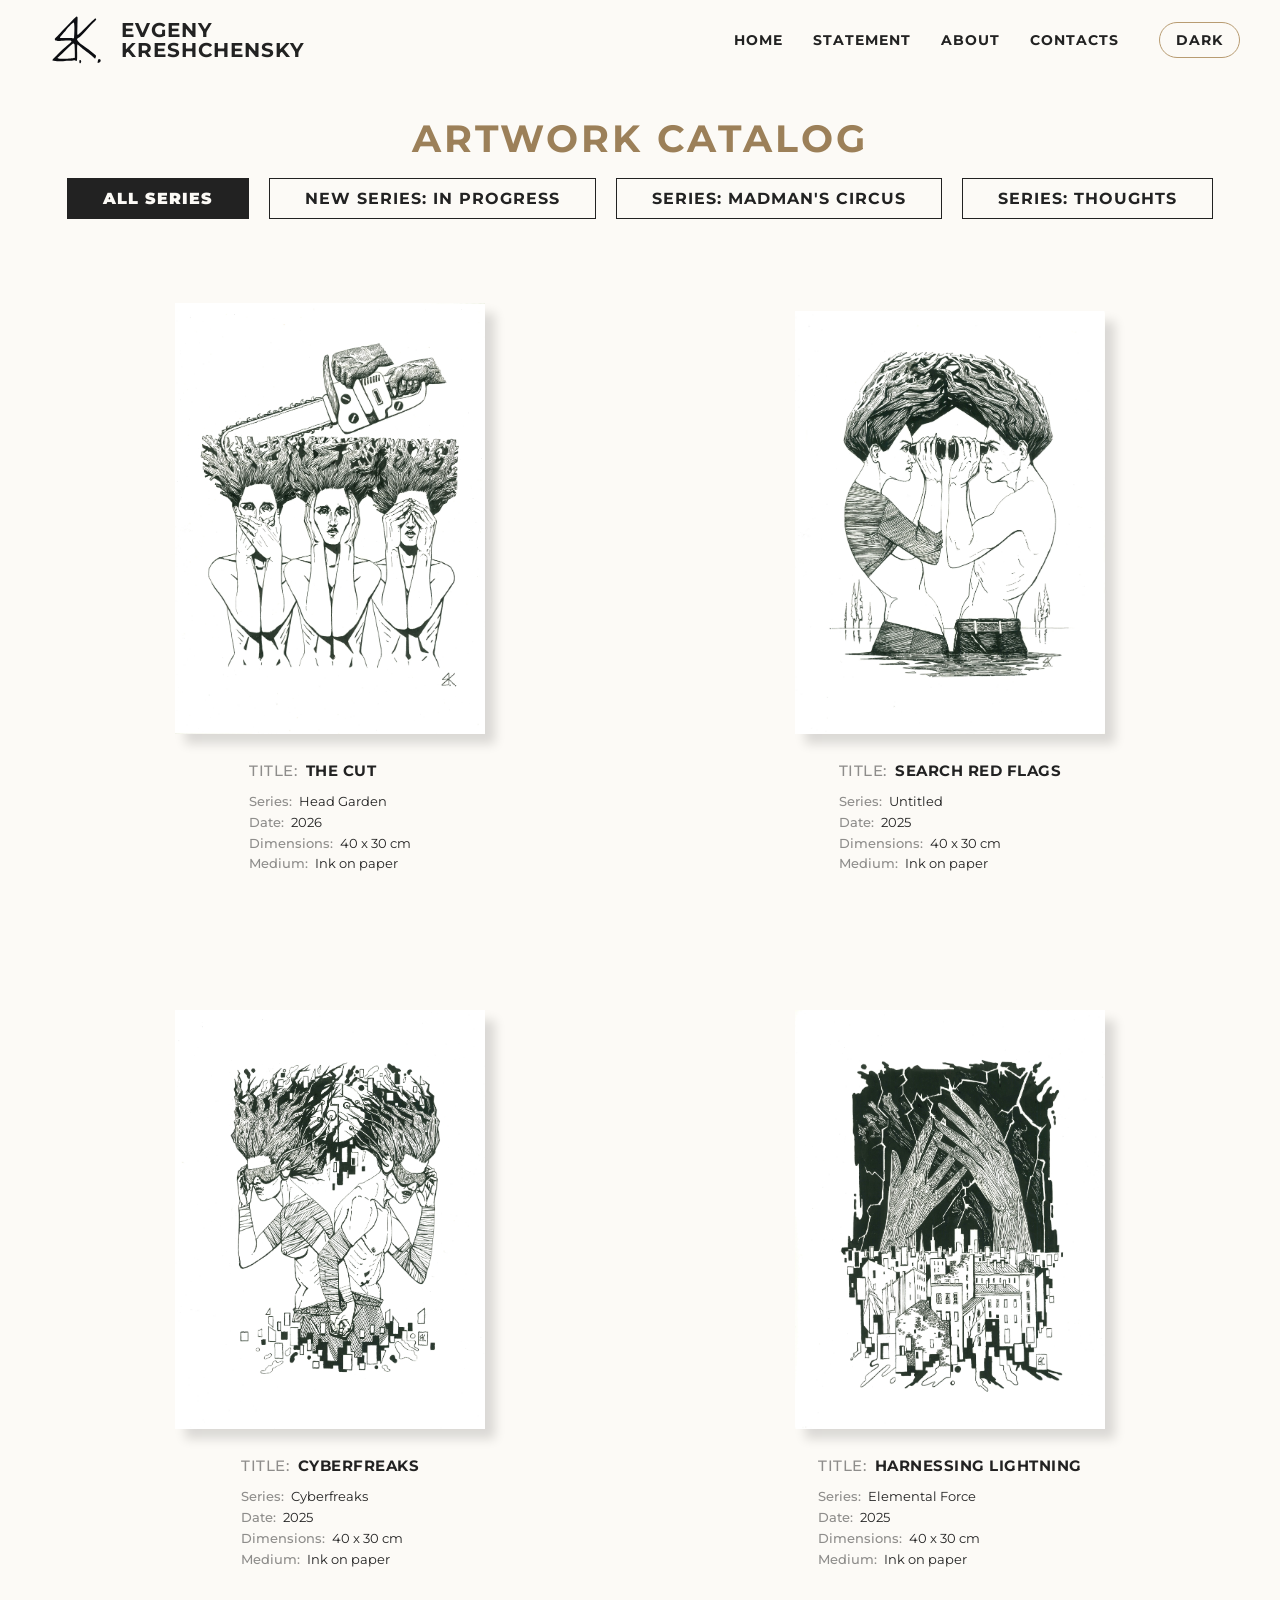
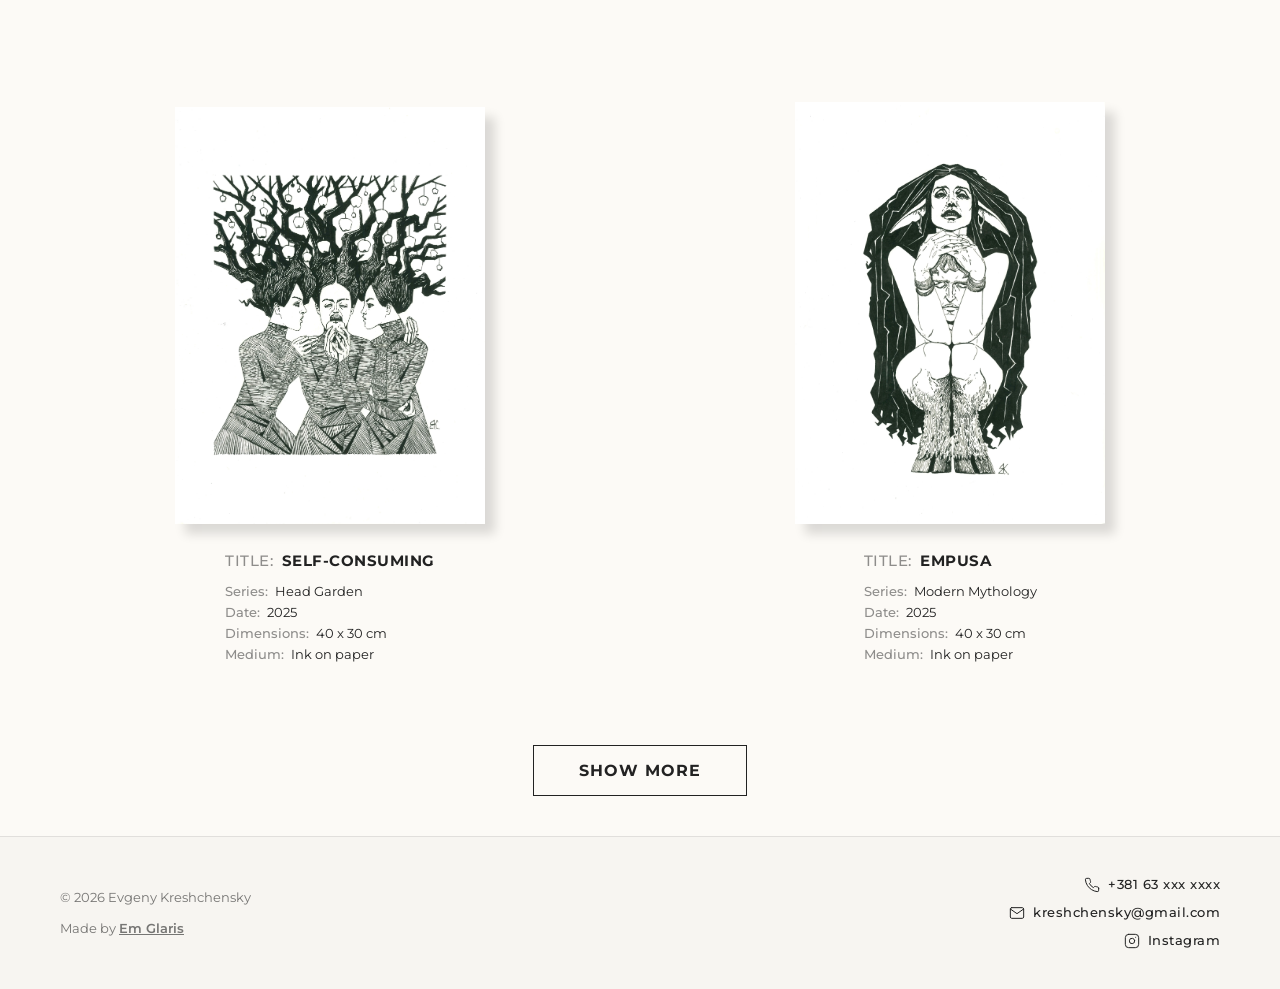
==== commit 3d22a469: "feat: add mobile burger functionality" ====
--- a/catalog.html
+++ b/catalog.html
@@ -9,6 +9,8 @@
     <link rel="stylesheet" href="css/style.css">
     <link rel="icon" href="https://fav.farm/%F0%9F%96%8B">
     <script src="js/theme.js" defer></script>
+    <script src="js/catalog.js" defer></script>
+    <script src="js/menu.js" defer></script>
 </head>
 
 <body>
@@ -28,10 +30,23 @@
                             <li class="nav__item"><a href="index.html#contacts" class="nav__link">Contacts</a></li>
                         </ul>
                     </nav>
+                    <nav class="mobile-menu" id="mobileMenu">
+                        <ul class="mobile-menu__list">
+                            <li class="mobile-menu__item"><a href="index.html" class="mobile-menu__link">Home</a></li>
+                            <li class="mobile-menu__item"><a href="index.html#statement"
+                                    class="mobile-menu__link">Statement</a></li>
+                            <li class="mobile-menu__item"><a href="index.html#about" class="mobile-menu__link">About</a>
+                            </li>
+                            <li class="mobile-menu__item"><a href="index.html#contacts"
+                                    class="mobile-menu__link">Contacts</a></li>
+                            <li class="mobile-menu__item"><a href="catalog.html" class="mobile-menu__link">Catalog</a>
+                            </li>
+                        </ul>
+                    </nav>
                     <button type="button" class="theme-toggle">
                         <span class="theme-toggle__text">Dark</span>
                     </button>
-                    <button type="button" class="burger">
+                    <button type="button" class="burger" id="burgerBtn" aria-label="Menu" aria-expanded="false">
                         <span class="burger__line"></span>
                         <span class="burger__line"></span>
                         <span class="burger__line"></span>
@@ -43,161 +58,18 @@
             <section class="catalog">
                 <div class="catalog__container">
                     <h1 class="catalog__title">Artwork Catalog</h1>
-                    <div class="catalog__filter filter">
-                        <button type="button" class="filter__btn">All series</button>
-                        <button type="button" class="filter__btn filter__btn--active">Series: Thoughts</button>
-                        <button type="button" class="filter__btn">Series: Madman's Circus</button>
-                        <button type="button" class="filter__btn">New Series: In Progress</button>
-                    </div>
-                    <div class="catalog__grid">
-                        <article class="card">
-                            <div class="card__image-wrapper"><img src="img/thoughts-afterlife.jpg" alt=""
-                                    class="card__image"></div>
-                            <div class="card__content">
-                                <h2 class="card__title"><span class="card__label">Title:</span> Afterlife</h2>
-                                <p class="card__series"><span class="card__label">Series:</span> Thoughts</p>
-                                <p class="card__date"><span class="card__label">Date:</span> 2025</p>
-                                <p class="card__dimensions"><span class="card__label">Dimensions:</span> 21 x 15 cm</p>
-                                <p class="card__medium"><span class="card__label">Medium:</span> Ink on paper</p>
-                            </div>
-                        </article>
-                        <article class="card">
-                            <div class="card__image-wrapper"><img src="img/thoughts-awakening.jpg" alt=""
-                                    class="card__image"></div>
-                            <div class="card__content">
-                                <h2 class="card__title"><span class="card__label">Title:</span> Awakening</h2>
-                                <p class="card__series"><span class="card__label">Series:</span> Thoughts</p>
-                                <p class="card__date"><span class="card__label">Date:</span> 2025</p>
-                                <p class="card__dimensions"><span class="card__label">Dimensions:</span> 21 x 15 cm</p>
-                                <p class="card__medium"><span class="card__label">Medium:</span> Ink on paper</p>
-                            </div>
-                        </article>
-                        <article class="card">
-                            <div class="card__image-wrapper"><img src="img/thoughts-bounty.jpg" alt=""
-                                    class="card__image"></div>
-                            <div class="card__content">
-                                <h2 class="card__title"><span class="card__label">Title:</span> Bounty</h2>
-                                <p class="card__series"><span class="card__label">Series:</span> Thoughts</p>
-                                <p class="card__date"><span class="card__label">Date:</span> 2025</p>
-                                <p class="card__dimensions"><span class="card__label">Dimensions:</span> 21 x 15 cm</p>
-                                <p class="card__medium"><span class="card__label">Medium:</span> Ink on paper</p>
-                            </div>
-                        </article>
-                        <article class="card">
-                            <div class="card__image-wrapper"><img src="img/thoughts-crossroads.jpg" alt=""
-                                    class="card__image"></div>
-                            <div class="card__content">
-                                <h2 class="card__title"><span class="card__label">Title:</span> Crossroads</h2>
-                                <p class="card__series"><span class="card__label">Series:</span> Thoughts</p>
-                                <p class="card__date"><span class="card__label">Date:</span> 2025</p>
-                                <p class="card__dimensions"><span class="card__label">Dimensions:</span> 21 x 15 cm</p>
-                                <p class="card__medium"><span class="card__label">Medium:</span> Ink on paper</p>
-                            </div>
-                        </article>
-                        <article class="card">
-                            <div class="card__image-wrapper"><img src="img/thoughts-deep.jpg" alt=""
-                                    class="card__image"></div>
-                            <div class="card__content">
-                                <h2 class="card__title"><span class="card__label">Title:</span> Deep</h2>
-                                <p class="card__series"><span class="card__label">Series:</span> Thoughts</p>
-                                <p class="card__date"><span class="card__label">Date:</span> 2025</p>
-                                <p class="card__dimensions"><span class="card__label">Dimensions:</span> 21 x 15 cm</p>
-                                <p class="card__medium"><span class="card__label">Medium:</span> Ink on paper</p>
-                            </div>
-                        </article>
-                        <article class="card">
-                            <div class="card__image-wrapper"><img src="img/thoughts-hidden.jpg" alt=""
-                                    class="card__image"></div>
-                            <div class="card__content">
-                                <h2 class="card__title"><span class="card__label">Title:</span> Hidden</h2>
-                                <p class="card__series"><span class="card__label">Series:</span> Thoughts</p>
-                                <p class="card__date"><span class="card__label">Date:</span> 2025</p>
-                                <p class="card__dimensions"><span class="card__label">Dimensions:</span> 21 x 15 cm</p>
-                                <p class="card__medium"><span class="card__label">Medium:</span> Ink on paper</p>
-                            </div>
-                        </article>
-                        <article class="card">
-                            <div class="card__image-wrapper"><img src="img/thoughts-hideaway.jpg" alt=""
-                                    class="card__image"></div>
-                            <div class="card__content">
-                                <h2 class="card__title"><span class="card__label">Title:</span> Hideaway</h2>
-                                <p class="card__series"><span class="card__label">Series:</span> Thoughts</p>
-                                <p class="card__date"><span class="card__label">Date:</span> 2025</p>
-                                <p class="card__dimensions"><span class="card__label">Dimensions:</span> 21 x 15 cm</p>
-                                <p class="card__medium"><span class="card__label">Medium:</span> Ink on paper</p>
-                            </div>
-                        </article>
-                        <article class="card">
-                            <div class="card__image-wrapper"><img src="img/thoughts-hike.jpg" alt=""
-                                    class="card__image"></div>
-                            <div class="card__content">
-                                <h2 class="card__title"><span class="card__label">Title:</span> Hike</h2>
-                                <p class="card__series"><span class="card__label">Series:</span> Thoughts</p>
-                                <p class="card__date"><span class="card__label">Date:</span> 2025</p>
-                                <p class="card__dimensions"><span class="card__label">Dimensions:</span> 21 x 15 cm</p>
-                                <p class="card__medium"><span class="card__label">Medium:</span> Ink on paper</p>
-                            </div>
-                        </article>
-                        <article class="card">
-                            <div class="card__image-wrapper"><img src="img/thoughts-memory.jpg" alt=""
-                                    class="card__image"></div>
-                            <div class="card__content">
-                                <h2 class="card__title"><span class="card__label">Title:</span> Memory</h2>
-                                <p class="card__series"><span class="card__label">Series:</span> Thoughts</p>
-                                <p class="card__date"><span class="card__label">Date:</span> 2025</p>
-                                <p class="card__dimensions"><span class="card__label">Dimensions:</span> 21 x 15 cm</p>
-                                <p class="card__medium"><span class="card__label">Medium:</span> Ink on paper</p>
-                            </div>
-                        </article>
-                        <article class="card">
-                            <div class="card__image-wrapper"><img src="img/thoughts-ruined.jpg" alt=""
-                                    class="card__image"></div>
-                            <div class="card__content">
-                                <h2 class="card__title"><span class="card__label">Title:</span> Ruined</h2>
-                                <p class="card__series"><span class="card__label">Series:</span> Thoughts</p>
-                                <p class="card__date"><span class="card__label">Date:</span> 2025</p>
-                                <p class="card__dimensions"><span class="card__label">Dimensions:</span> 21 x 15 cm</p>
-                                <p class="card__medium"><span class="card__label">Medium:</span> Ink on paper</p>
-                            </div>
-                        </article>
-                        <article class="card">
-                            <div class="card__image-wrapper"><img src="img/thoughts-saved.jpg" alt=""
-                                    class="card__image"></div>
-                            <div class="card__content">
-                                <h2 class="card__title"><span class="card__label">Title:</span> Saved</h2>
-                                <p class="card__series"><span class="card__label">Series:</span> Thoughts</p>
-                                <p class="card__date"><span class="card__label">Date:</span> 2025</p>
-                                <p class="card__dimensions"><span class="card__label">Dimensions:</span> 21 x 15 cm</p>
-                                <p class="card__medium"><span class="card__label">Medium:</span> Ink on paper</p>
-                            </div>
-                        </article>
-                        <article class="card">
-                            <div class="card__image-wrapper"><img src="img/thoughts-scouts.jpg" alt=""
-                                    class="card__image"></div>
-                            <div class="card__content">
-                                <h2 class="card__title"><span class="card__label">Title:</span> Scouts</h2>
-                                <p class="card__series"><span class="card__label">Series:</span> Thoughts</p>
-                                <p class="card__date"><span class="card__label">Date:</span> 2025</p>
-                                <p class="card__dimensions"><span class="card__label">Dimensions:</span> 21 x 15 cm</p>
-                                <p class="card__medium"><span class="card__label">Medium:</span> Ink on paper</p>
-                            </div>
-                        </article>
-                        <article class="card">
-                            <div class="card__image-wrapper"><img src="img/thoughts-windy.jpg" alt=""
-                                    class="card__image"></div>
-                            <div class="card__content">
-                                <h2 class="card__title"><span class="card__label">Title:</span> Windy</h2>
-                                <p class="card__series"><span class="card__label">Series:</span> Thoughts</p>
-                                <p class="card__date"><span class="card__label">Date:</span> 2025</p>
-                                <p class="card__dimensions"><span class="card__label">Dimensions:</span> 21 x 15 cm</p>
-                                <p class="card__medium"><span class="card__label">Medium:</span> Ink on paper</p>
-                            </div>
-                        </article>
-                    </div>
+                    <div class="catalog__filter filter"></div>
+                    <div class="catalog__grid"></div>
                     <button type="button" class="catalog__more-btn">Show More</button>
                 </div>
-
             </section>
+            <div class="modal" id="artworkModal">
+                <div class="modal__overlay"></div>
+                <div class="modal__window">
+                    <button type="button" class="modal__close" aria-label="Close">×</button>
+                    <div class="modal__content"></div>
+                </div>
+            </div>
         </main>
         <footer class="footer">
             <div class="footer__container">
--- a/css/style.css
+++ b/css/style.css
@@ -6,7 +6,7 @@
     --main-title: #9c8059;
     --accent-bronze: #b89c72;
     --accent-hover: #9c8059;
-    --bg-paper: url('../img/hero-bg-light.jpg') no-repeat center / cover;
+    --bg-paper: url('../img/hero-bg-light.webp') no-repeat center / cover;
     --card-shadow: rgba(0, 0, 0, 0.2);
     --header-h: 100px;
 }
@@ -15,7 +15,7 @@
     --main-bg: #1a1a1a;
     --main-text: #f5f5f5;
     --accent-hover: #d4bc98;
-    --bg-paper: url('../img/hero-bg-dark.jpg') no-repeat center / cover;
+    --bg-paper: url('../img/hero-bg-dark.webp') no-repeat center / cover;
     --card-shadow: rgba(0, 0, 0, 0.6);
 }
 
@@ -310,15 +310,21 @@
     color: var(--main-bg);
 }
 
+.slider__window {
+    overflow: hidden;
+}
+
 .slider__track {
     flex-grow: 1;
     display: flex;
     justify-content: center;
+    transition: transform 0.5s ease;
+    justify-content: flex-start;
 }
 
 .slider__slide {
     width: 100%;
-    max-width: 800px;
+    min-width: 100%;
     height: 450px;
     display: flex;
     align-items: center;
@@ -537,10 +543,16 @@
 }
 
 .filter__btn:hover {
+    border-color: var(--accent-bronze);
+    color: var(--accent-bronze);
+
+}
+
+.filter__btn--active {
     background-color: var(--main-text);
     color: var(--main-bg);
-}
-
+    font-weight: 900;
+}
 
 /* === cards === */
 
@@ -567,6 +579,8 @@
     padding: 20px 20px 0;
     display: flex;
     align-items: flex-end;
+
+
 }
 
 .card__image {
@@ -744,7 +758,7 @@
 
 /* ==== slider ==== */
 
-@media (max-width: 1094px) {
+@media (max-width: 1280px) {
     .slider {
         padding: 40px 10px;
     }
@@ -756,7 +770,7 @@
         padding: 0 10px;
     }
 
-    .slider__track {
+    .slider__window {
         width: 100%;
         order: -1;
     }
@@ -884,4 +898,190 @@
     .card__content {
         padding: 12px 16px 16px;
     }
+}
+
+/* === MODAL === */
+
+.modal {
+    display: none;
+    position: fixed;
+    inset: 0;
+    z-index: 200;
+    align-items: center;
+    justify-content: center;
+}
+
+.modal--open {
+    display: flex;
+}
+
+.modal__overlay {
+    position: absolute;
+    inset: 0;
+    background: rgba(0, 0, 0, 0.7);
+}
+
+.modal__window {
+    position: relative;
+    max-width: 900px;
+    width: 90%;
+    max-height: 85vh;
+    overflow-y: auto;
+    background: var(--main-bg);
+    padding: 40px;
+    z-index: 1;
+}
+
+.modal__close {
+    position: absolute;
+    top: 12px;
+    right: 16px;
+    font-size: 28px;
+    background: none;
+    line-height: 1;
+}
+
+.modal__body {
+    display: flex;
+    gap: 40px;
+    flex-wrap: wrap;
+}
+
+.modal__image-wrapper {
+    flex: 1 1 300px;
+}
+
+.modal__image {
+    width: 100%;
+    display: block;
+}
+
+.modal__info {
+    flex: 1 1 300px;
+}
+
+.modal__title {
+    font-size: 24px;
+    font-weight: 700;
+    margin-bottom: 8px;
+}
+
+.modal__meta {
+    font-size: 14px;
+    opacity: 0.7;
+    margin-bottom: 24px;
+}
+
+.modal__option-group {
+    display: flex;
+    gap: 12px;
+    margin-bottom: 16px;
+}
+
+.modal__option-btn {
+    padding: 8px 16px;
+    border: 1px solid var(--main-text);
+    background: transparent;
+    color: var(--main-text);
+}
+
+.modal__option-btn--active {
+    background-color: var(--accent-bronze);
+    border-color: var(--accent-bronze);
+    color: var(--main-bg);
+}
+
+.modal__result-text {
+    margin-bottom: 24px;
+    font-size: 15px;
+    line-height: 1.6;
+}
+
+.modal__result-text[data-result="frame"] {
+    min-height: 3.2em;
+}
+
+
+@media (max-width: 450px) {
+    .modal__option-btn {
+        padding: 6px 10px;
+        font-size: 13px;
+    }
+
+    .modal__title {
+        font-size: 18px;
+    }
+
+    .modal__meta,
+    .modal__result-text {
+        font-size: 13px;
+    }
+}
+
+/* === BURGER === */
+
+.mobile-menu {
+    position: fixed;
+    top: var(--header-h);
+    left: 0;
+    width: 100%;
+    height: calc(100vh - var(--header-h));
+    background-color: var(--main-bg);
+    z-index: 150;
+    transform: translateX(100%);
+    transition: transform 0.35s ease;
+    overflow-y: auto;
+}
+
+.mobile-menu--open {
+    transform: translateX(0);
+}
+
+.mobile-menu__list {
+    display: flex;
+    flex-direction: column;
+    padding: 40px 24px;
+    gap: 8px;
+}
+
+.mobile-menu__link {
+    display: block;
+    padding: 16px 0;
+    font-size: 20px;
+    font-weight: 700;
+    text-transform: uppercase;
+    letter-spacing: 1px;
+    border-bottom: 1px solid rgba(34, 34, 34, 0.1);
+    color: var(--main-text);
+}
+
+body.dark-theme .mobile-menu__link {
+    border-bottom-color: rgba(245, 245, 245, 0.1);
+}
+
+@media (min-width: 769px) {
+    .mobile-menu {
+        display: none;
+    }
+}
+
+.burger {
+    position: relative;
+    z-index: 160;
+}
+
+.burger__line {
+    transition: transform 0.3s ease, opacity 0.3s ease;
+}
+
+.burger--open .burger__line:nth-child(1) {
+    transform: translateY(8px) rotate(45deg);
+}
+
+.burger--open .burger__line:nth-child(2) {
+    opacity: 0;
+}
+
+.burger--open .burger__line:nth-child(3) {
+    transform: translateY(-8px) rotate(-45deg);
 }
